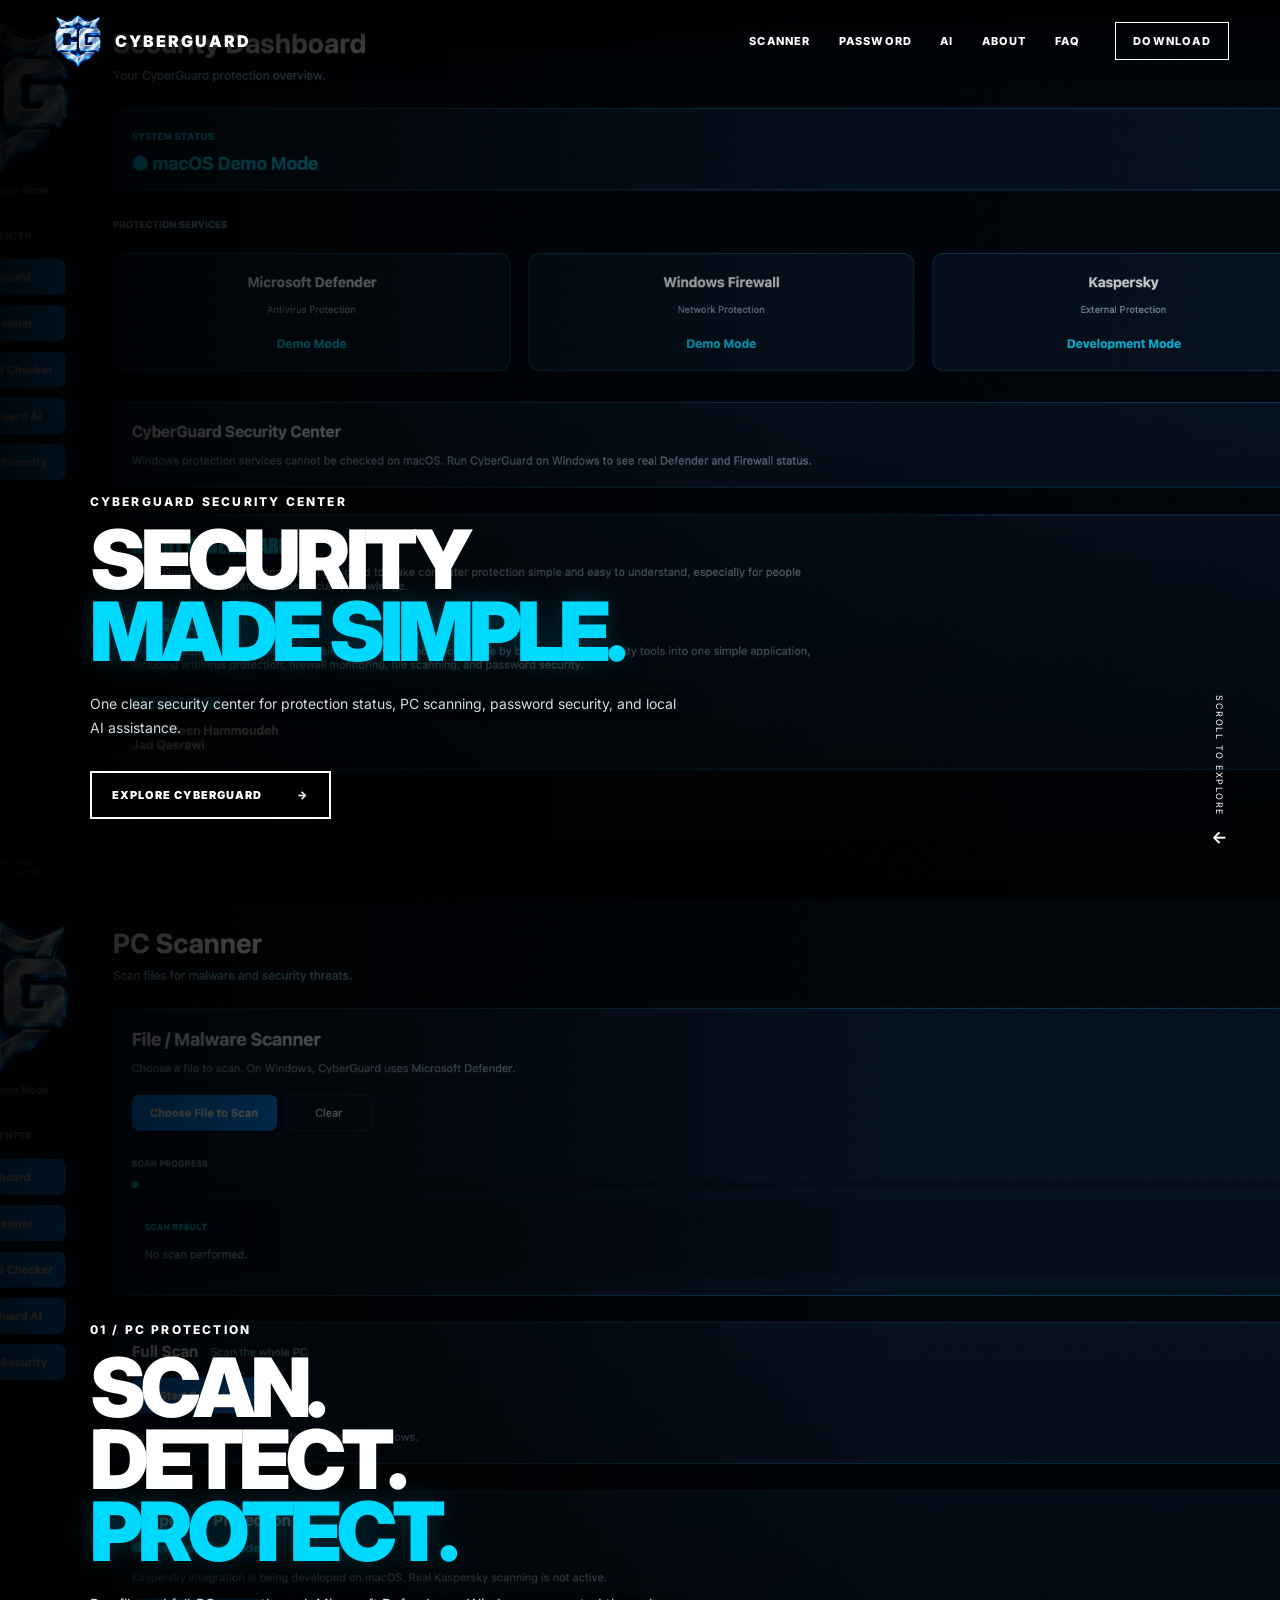
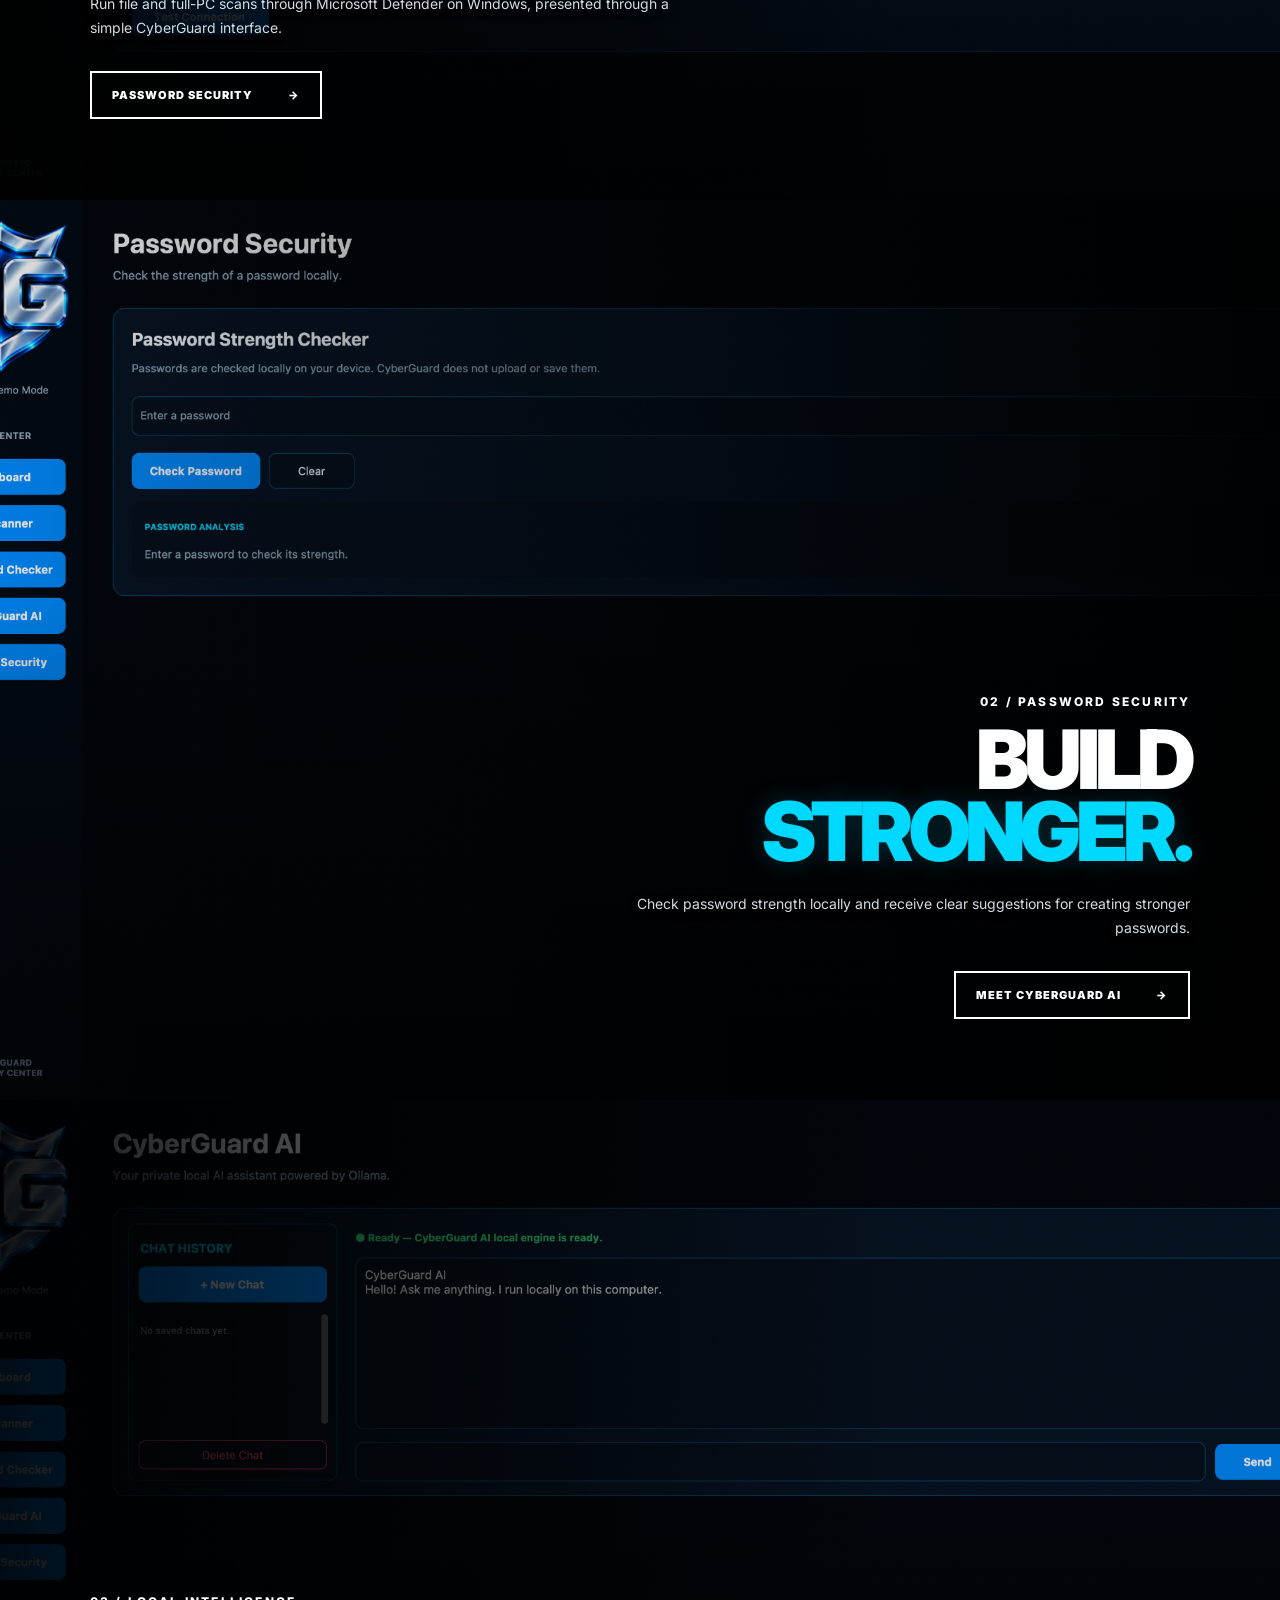
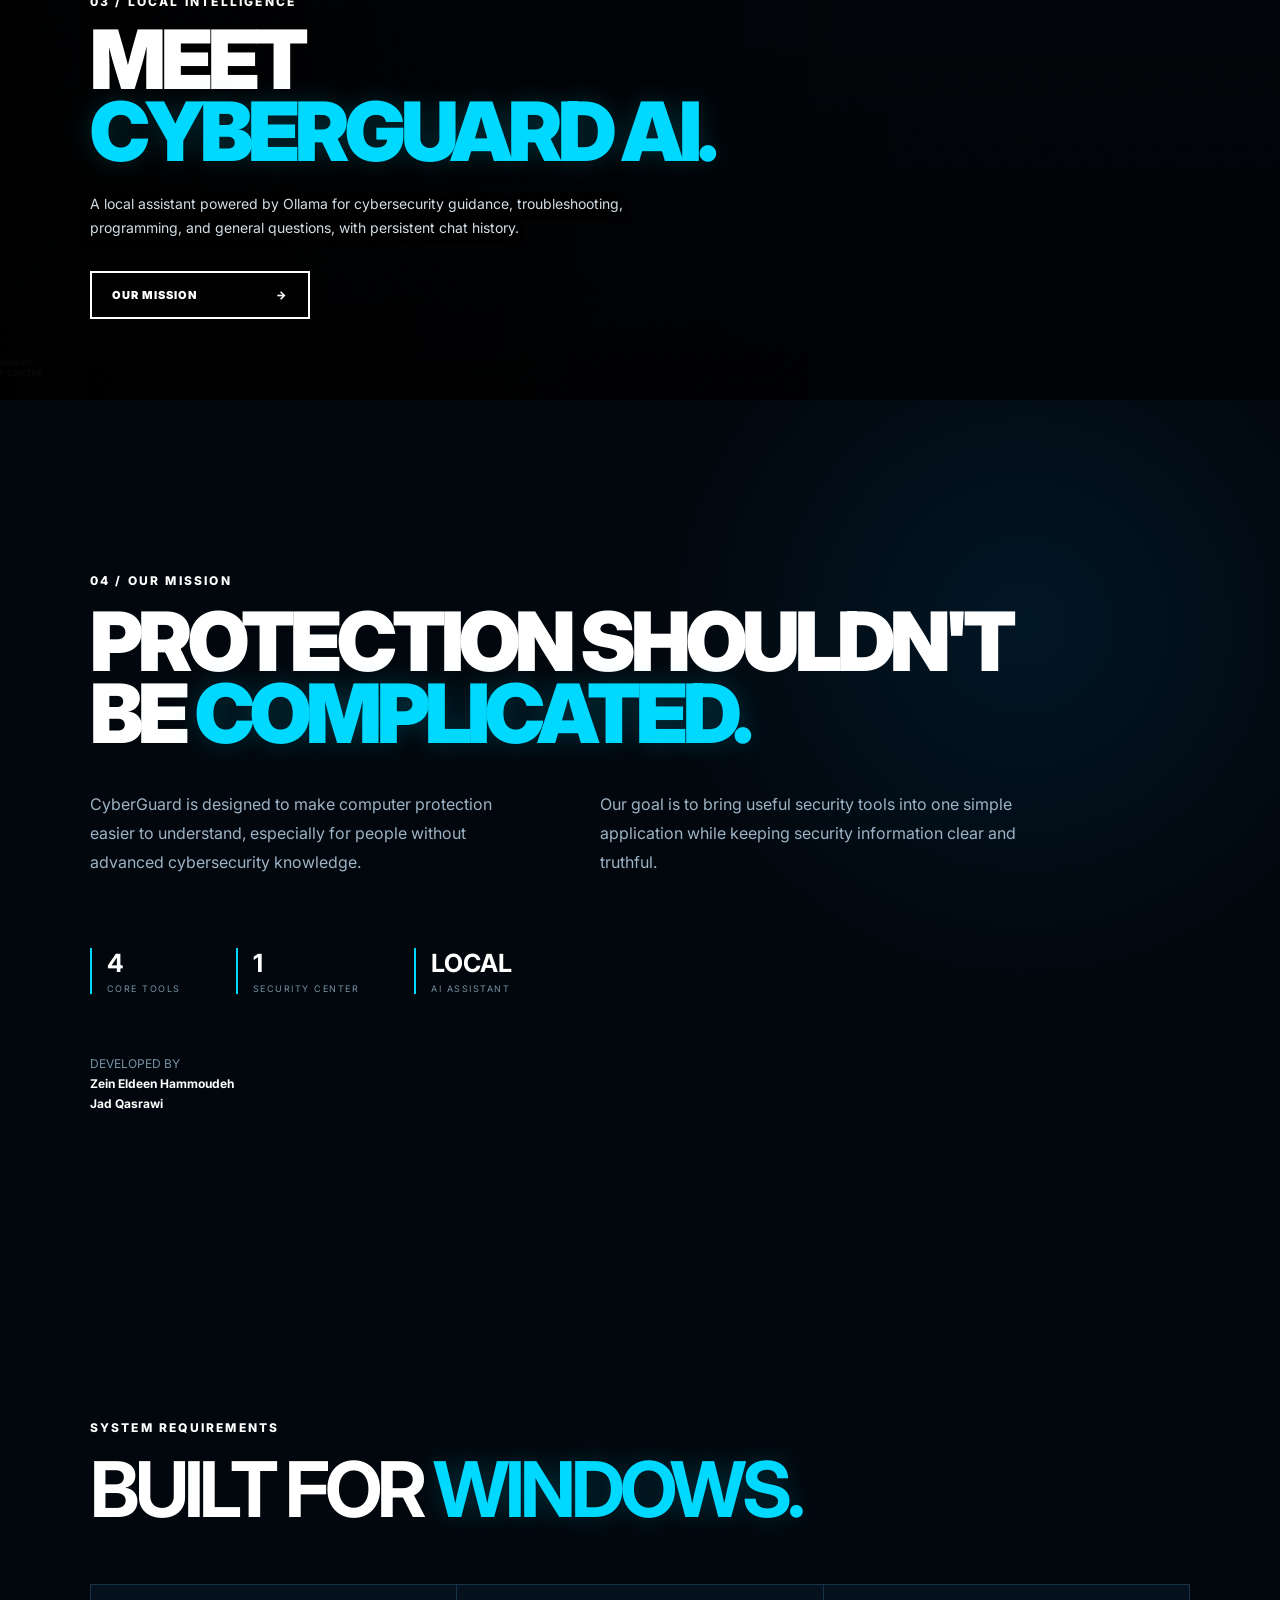
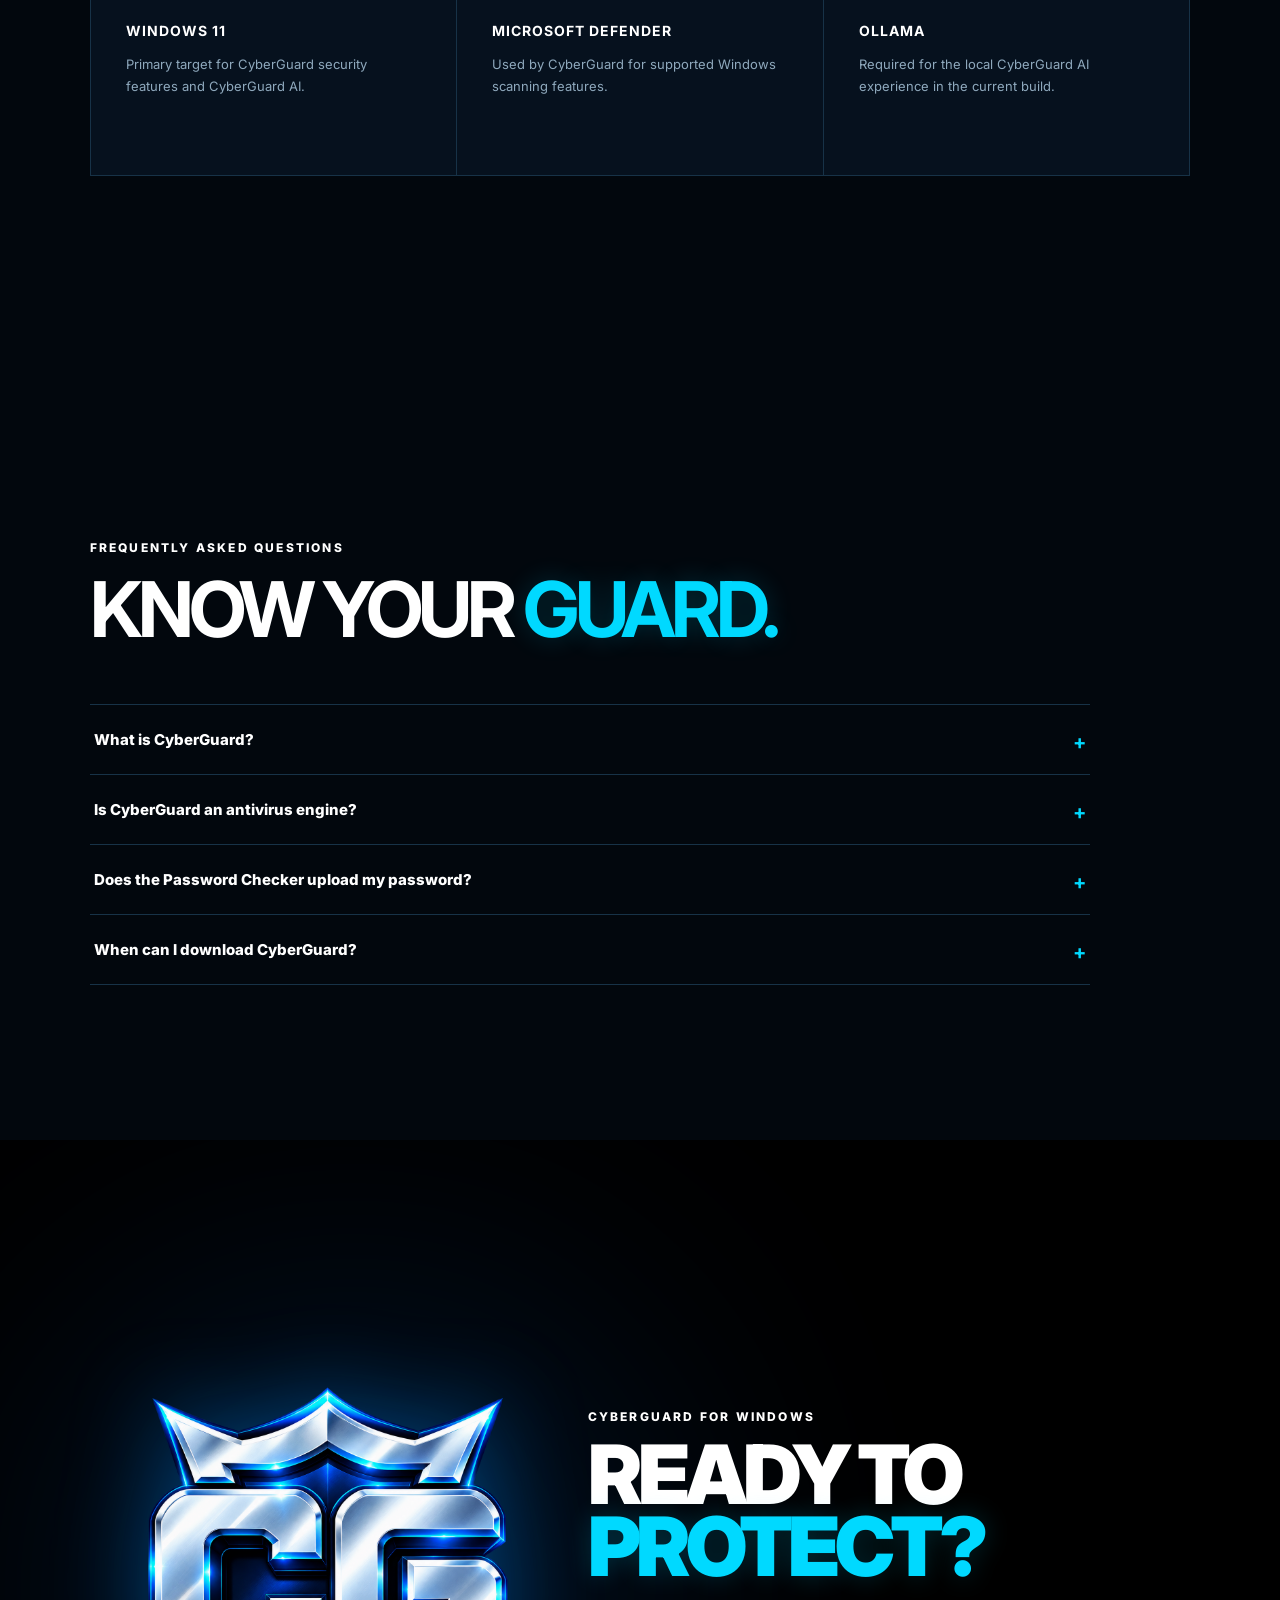
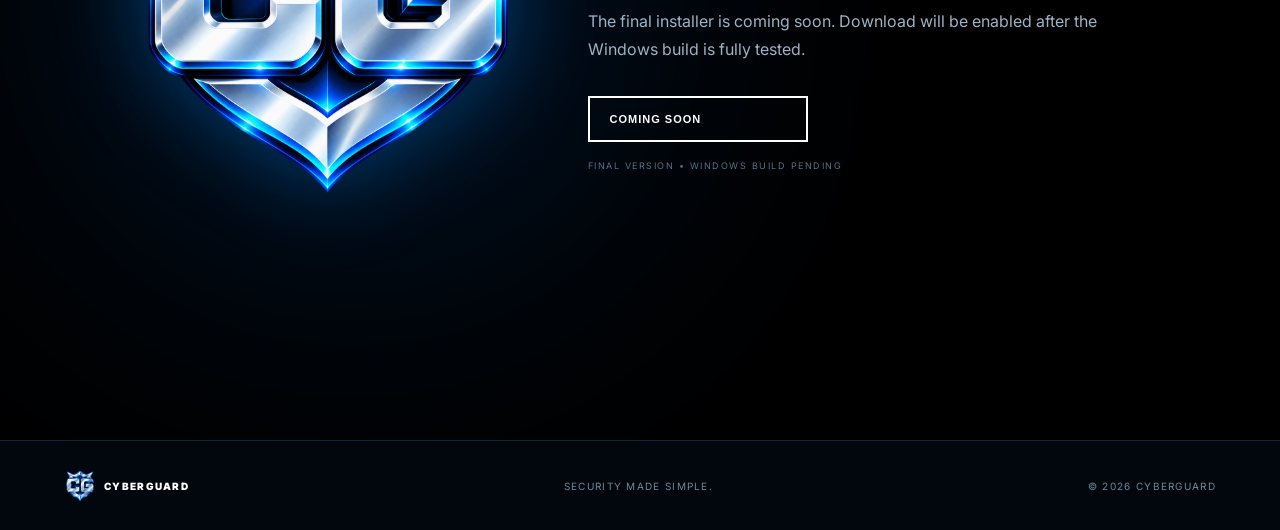
==== index.html @ 005ba892 "Add files via upload" ====
<!doctype html>
<html lang="en">
<head>
<meta charset="utf-8"><meta name="viewport" content="width=device-width,initial-scale=1">
<title>CyberGuard — Security Made Simple</title>
<meta name="description" content="CyberGuard makes PC security easier to understand with Windows protection monitoring, PC scanning, password security and local AI assistance.">
<meta name="theme-color" content="#02070d"><link rel="icon" type="image/png" href="assets/logo.png"><link rel="stylesheet" href="style.css">
</head><body>
<div id="boot"><img src="assets/logo.png" alt=""><span>CYBERGUARD</span><div class="bootline"></div></div>
<header class="nav"><a href="#home" class="brand"><img src="assets/logo.png" alt="CyberGuard"><span>CYBERGUARD</span></a><button class="menu" aria-label="Open navigation">☰</button><nav><a href="#scanner">SCANNER</a><a href="#password">PASSWORD</a><a href="#ai">AI</a><a href="#about">ABOUT</a><a href="#faq">FAQ</a></nav><a href="#download" class="download-top">DOWNLOAD</a></header>
<div class="mobile-nav"><a href="#scanner">SCANNER</a><a href="#password">PASSWORD</a><a href="#ai">CYBERGUARD AI</a><a href="#about">ABOUT</a><a href="#faq">FAQ</a><a href="#download">DOWNLOAD</a></div>
<main>
<section id="home" class="panel hero" style="--bg:url('assets/dashboard.png')"><div class="shade"></div><div class="content reveal"><p class="kicker">CYBERGUARD SECURITY CENTER</p><h1>SECURITY<br><span>MADE SIMPLE.</span></h1><p class="sub">One clear security center for protection status, PC scanning, password security, and local AI assistance.</p><a href="#scanner" class="outline">EXPLORE CYBERGUARD <span>→</span></a></div><div class="scroll">SCROLL TO EXPLORE <b>↓</b></div></section>
<section id="scanner" class="panel" style="--bg:url('assets/scanner.png')"><div class="shade"></div><div class="content reveal"><p class="kicker">01 / PC PROTECTION</p><h2>SCAN.<br>DETECT.<br><span>PROTECT.</span></h2><p class="sub">Run file and full-PC scans through Microsoft Defender on Windows, presented through a simple CyberGuard interface.</p><a href="#password" class="outline">PASSWORD SECURITY <span>→</span></a></div></section>
<section id="password" class="panel right" style="--bg:url('assets/password.png')"><div class="shade"></div><div class="content reveal"><p class="kicker">02 / PASSWORD SECURITY</p><h2>BUILD<br><span>STRONGER.</span></h2><p class="sub">Check password strength locally and receive clear suggestions for creating stronger passwords.</p><a href="#ai" class="outline">MEET CYBERGUARD AI <span>→</span></a></div></section>
<section id="ai" class="panel" style="--bg:url('assets/ai.png')"><div class="shade"></div><div class="content reveal"><p class="kicker">03 / LOCAL INTELLIGENCE</p><h2>MEET<br><span>CYBERGUARD AI.</span></h2><p class="sub">A local assistant powered by Ollama for cybersecurity guidance, troubleshooting, programming, and general questions, with persistent chat history.</p><a href="#about" class="outline">OUR MISSION <span>→</span></a></div></section>
<section id="about" class="mission"><div class="mission-inner reveal"><p class="kicker">04 / OUR MISSION</p><h2>PROTECTION SHOULDN'T<br>BE <span>COMPLICATED.</span></h2><div class="mission-grid"><p>CyberGuard is designed to make computer protection easier to understand, especially for people without advanced cybersecurity knowledge.</p><p>Our goal is to bring useful security tools into one simple application while keeping security information clear and truthful.</p></div><div class="stats"><div><b>4</b><span>CORE TOOLS</span></div><div><b>1</b><span>SECURITY CENTER</span></div><div><b>LOCAL</b><span>AI ASSISTANT</span></div></div><p class="made">DEVELOPED BY<br><b>Zein Eldeen Hammoudeh</b><br><b>Jad Qasrawi</b></p></div></section>
<section class="requirements"><div class="reveal"><p class="kicker">SYSTEM REQUIREMENTS</p><h2>BUILT FOR <span>WINDOWS.</span></h2></div><div class="req-grid reveal"><div><b>WINDOWS 11</b><p>Primary target for CyberGuard security features and CyberGuard AI.</p></div><div><b>MICROSOFT DEFENDER</b><p>Used by CyberGuard for supported Windows scanning features.</p></div><div><b>OLLAMA</b><p>Required for the local CyberGuard AI experience in the current build.</p></div></div></section>
<section id="faq" class="faq"><div class="reveal"><p class="kicker">FREQUENTLY ASKED QUESTIONS</p><h2>KNOW YOUR <span>GUARD.</span></h2></div><div class="faq-list reveal"><details><summary>What is CyberGuard?<b>+</b></summary><p>A desktop security application that brings protection status, scanning, password tools, and local AI into one understandable interface.</p></details><details><summary>Is CyberGuard an antivirus engine?<b>+</b></summary><p>No. CyberGuard acts as a security dashboard and controller around supported security tools such as Microsoft Defender.</p></details><details><summary>Does the Password Checker upload my password?<b>+</b></summary><p>No. The Password Checker evaluates the password locally in the application.</p></details><details><summary>When can I download CyberGuard?<b>+</b></summary><p>The Windows installer will be released after the final build has been tested.</p></details></div></section>
<section id="download" class="final"><div class="final-glow"></div><img src="assets/logo.png" alt="CyberGuard logo" class="final-logo"><div class="reveal"><p class="kicker">CYBERGUARD FOR WINDOWS</p><h2>READY TO<br><span>PROTECT?</span></h2><p>The final installer is coming soon. Download will be enabled after the Windows build is fully tested.</p><button id="downloadBtn" class="outline">COMING SOON</button><small>FINAL VERSION • WINDOWS BUILD PENDING</small></div></section>
</main>
<footer><a href="#home" class="foot-brand"><img src="assets/logo.png" alt="">CYBERGUARD</a><span>SECURITY MADE SIMPLE.</span><span>© 2026 CYBERGUARD</span></footer>
<script src="script.js"></script></body></html>
---- style.css ----
@import url('https://fonts.googleapis.com/css2?family=Inter:wght@400;600;700;800;900&display=swap');
:root{--cyan:#00d9ff;--blue:#008cff;--dark:#01070d;--muted:#9db3c5}
*{box-sizing:border-box}html{scroll-behavior:smooth}body{margin:0;background:#000;color:#fff;font-family:Inter,Arial,sans-serif}a{color:inherit}
.nav{height:82px;position:fixed;inset:0 0 auto;z-index:50;display:flex;align-items:center;padding:0 4vw;gap:35px;background:linear-gradient(#000b,transparent);transition:.3s}.nav.solid{background:#02070df2;border-bottom:1px solid #123044}
.brand{display:flex;align-items:center;gap:10px;text-decoration:none;font-weight:900;letter-spacing:2px}.brand img{width:54px;height:54px;object-fit:contain}.nav nav{display:flex;gap:28px;margin-left:auto}.nav nav a,.download-top{font-size:11px;font-weight:800;letter-spacing:1.2px;text-decoration:none;position:relative}.nav nav a:after{content:"";position:absolute;left:0;right:100%;bottom:-7px;height:1px;background:white;transition:.25s}.nav nav a:hover:after{right:0}.download-top{border:1px solid #fff;padding:11px 17px}
.panel{height:100vh;min-height:680px;position:relative;background-image:var(--bg);background-size:cover;background-position:center;display:flex;align-items:flex-end;padding:0 7vw 9vh;overflow:hidden}.panel:before{content:"";position:absolute;inset:0;background-image:var(--bg);background-size:cover;background-position:center;transform:scale(1.035);transition:transform 7s ease}.panel.active:before{transform:scale(1)}
.shade{position:absolute;inset:0;background:linear-gradient(90deg,rgba(0,0,0,.91) 0%,rgba(0,0,0,.58) 38%,rgba(0,0,0,.16) 70%),linear-gradient(0deg,rgba(0,0,0,.65),transparent 55%)}.hero .shade{background:linear-gradient(90deg,rgba(0,0,0,.94),rgba(0,0,0,.35) 58%,rgba(0,0,0,.15)),linear-gradient(0deg,#000a,transparent 55%)}.right .shade{background:linear-gradient(270deg,rgba(0,0,0,.92),rgba(0,0,0,.45) 48%,rgba(0,0,0,.12)),linear-gradient(0deg,#0009,transparent 55%)}.content{position:relative;z-index:3;width:min(650px,90vw)}.right{justify-content:flex-end}.right .content{text-align:right}.kicker{font-size:12px;font-weight:800;letter-spacing:2.2px;margin:0 0 15px;color:#fff}.content h1,.content h2,.mission h2,.final h2{font-size:clamp(54px,6.4vw,98px);line-height:.88;letter-spacing:-5px;margin:0 0 24px;font-weight:900}.sub{font-size:14px;line-height:1.7;color:#d2dde5;max-width:590px;text-shadow:0 2px 10px #000}.right .sub{margin-left:auto}.outline{display:inline-flex;align-items:center;justify-content:space-between;gap:35px;margin-top:17px;padding:15px 20px;min-width:220px;border:2px solid #fff;background:transparent;color:#fff;text-decoration:none;font-size:11px;font-weight:900;letter-spacing:1px;transition:.25s;cursor:pointer}.outline:hover{background:#fff;color:#000}.scroll{position:absolute;right:4vw;bottom:6vh;z-index:3;font-size:9px;letter-spacing:1.5px;writing-mode:vertical-rl}.scroll b{margin-top:10px;font-size:17px}
.mission{min-height:100vh;background:radial-gradient(circle at 80% 25%,#00416b44,transparent 30%),#02070d;display:grid;place-items:center;padding:120px 7vw}.mission-inner{max-width:1200px;width:100%}.mission h2{margin-top:18px}.mission-grid{display:grid;grid-template-columns:1fr 1fr;gap:70px;max-width:950px;color:var(--muted);line-height:1.8}.made{margin-top:60px;color:#7892a5;font-size:12px;line-height:1.7}.made b{color:white}
.final{min-height:100vh;position:relative;background:#000;display:grid;grid-template-columns:.9fr 1.1fr;align-items:center;padding:100px 9vw;overflow:hidden}.final-logo{width:min(560px,90%);position:relative;z-index:2;filter:drop-shadow(0 0 45px #008cff66)}.final>div:last-child{z-index:3}.final h2{margin:15px 0 25px}.final p:not(.kicker){color:var(--muted);max-width:530px;line-height:1.7}.final-glow{position:absolute;width:500px;height:500px;left:8%;background:#007bff;filter:blur(150px);opacity:.22;border-radius:50%}
footer{height:90px;padding:0 5vw;display:flex;align-items:center;justify-content:space-between;background:#02070d;border-top:1px solid #102737;color:#70889a;font-size:10px;letter-spacing:1.3px}.reveal{opacity:0;transform:translateY(45px);transition:opacity .8s ease,transform .8s ease}.reveal.show{opacity:1;transform:none}
@media(max-width:800px){.nav nav{display:none}.brand span{font-size:13px}.panel{padding:0 25px 9vh;background-position:center}.panel:before{background-position:center}.shade,.right .shade{background:linear-gradient(0deg,rgba(0,0,0,.96),rgba(0,0,0,.28) 85%)}.right{justify-content:flex-start}.right .content{text-align:left}.right .sub{margin-left:0}.content h1,.content h2,.mission h2,.final h2{letter-spacing:-3px}.mission-grid{grid-template-columns:1fr;gap:10px}.final{grid-template-columns:1fr;text-align:center;padding:100px 25px}.final-logo{width:280px;margin:auto}.final p{margin-inline:auto}footer{height:auto;padding:30px;flex-direction:column;gap:14px}.scroll{display:none}}
/* V3 final additions */
#boot{position:fixed;inset:0;background:#01060b;z-index:999;display:grid;place-content:center;justify-items:center;gap:15px;transition:opacity .65s,visibility .65s}#boot.hide{opacity:0;visibility:hidden}#boot img{width:145px;filter:drop-shadow(0 0 30px #008cff88);animation:bootpulse 1.2s ease-in-out infinite alternate}#boot span{font-weight:900;letter-spacing:6px;font-size:13px}.bootline{width:190px;height:2px;background:#102737;overflow:hidden}.bootline:after{content:"";display:block;width:50%;height:100%;background:#00d9ff;animation:load 1s linear infinite}@keyframes load{from{transform:translateX(-100%)}to{transform:translateX(200%)}}@keyframes bootpulse{to{transform:scale(1.04);filter:drop-shadow(0 0 45px #00d9ffbb)}}
.content h1 span,.content h2 span,.mission h2 span,.requirements h2 span,.faq h2 span,.final h2 span{color:#00d9ff;text-shadow:0 0 26px #00d9ff33}.menu{display:none;background:none;border:0;color:white;font-size:23px}.mobile-nav{display:none}.stats{display:flex;gap:55px;margin-top:55px}.stats div{display:flex;flex-direction:column;border-left:2px solid #00d9ff;padding-left:15px}.stats b{font-size:25px}.stats span{font-size:9px;color:#7892a5;letter-spacing:1.5px;margin-top:5px}.requirements,.faq{min-height:80vh;background:#02070d;padding:120px 7vw}.requirements h2,.faq h2{font-size:clamp(50px,6vw,86px);line-height:.9;letter-spacing:-5px;margin:20px 0 60px}.req-grid{display:grid;grid-template-columns:repeat(3,1fr);gap:1px;background:#173247;border:1px solid #173247}.req-grid>div{background:#06111e;padding:35px;min-height:190px}.req-grid b{font-size:14px;letter-spacing:1px}.req-grid p{color:#8fa9bd;line-height:1.7;font-size:13px}.faq-list{max-width:1000px}.faq details{border-top:1px solid #173247}.faq details:last-child{border-bottom:1px solid #173247}.faq summary{list-style:none;cursor:pointer;padding:25px 4px;font-size:15px;font-weight:800}.faq summary::-webkit-details-marker{display:none}.faq summary b{float:right;color:#00d9ff;font-size:20px}.faq details p{color:#8fa9bd;max-width:760px;line-height:1.8;padding:0 0 25px;margin:0}.final small{display:block;margin-top:18px;color:#587186;font-size:9px;letter-spacing:1.5px}.foot-brand{display:flex;align-items:center;gap:8px;text-decoration:none;color:#fff;font-weight:900}.foot-brand img{width:32px}
@media(max-width:800px){.download-top{display:none}.menu{display:block;margin-left:auto}.mobile-nav{position:fixed;z-index:45;top:70px;left:0;right:0;background:#02070df7;padding:25px;flex-direction:column;gap:22px;border-bottom:1px solid #173247}.mobile-nav.open{display:flex}.mobile-nav a{color:white;text-decoration:none;font-size:12px;font-weight:800;letter-spacing:1px}.stats{gap:22px;flex-wrap:wrap}.req-grid{grid-template-columns:1fr}.requirements,.faq{padding:90px 25px}.requirements h2,.faq h2{letter-spacing:-3px}.panel{min-height:650px}}
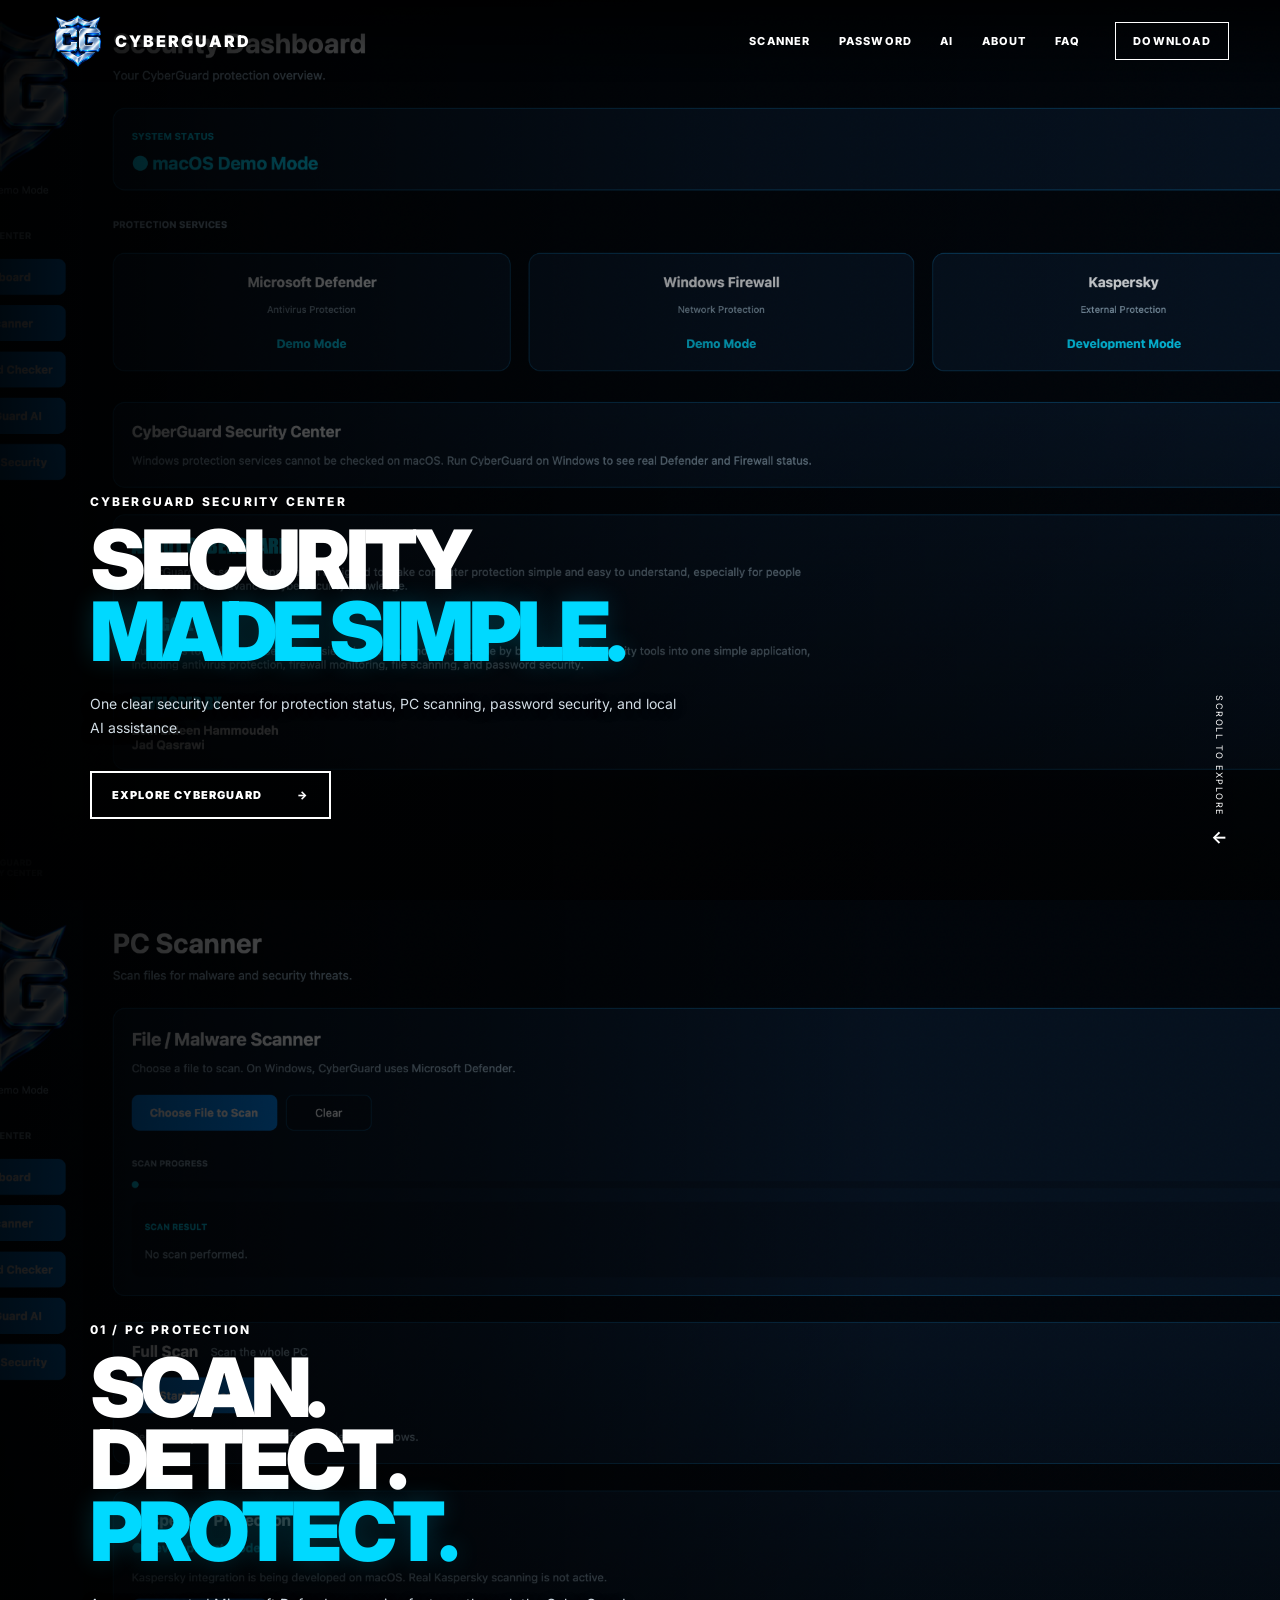
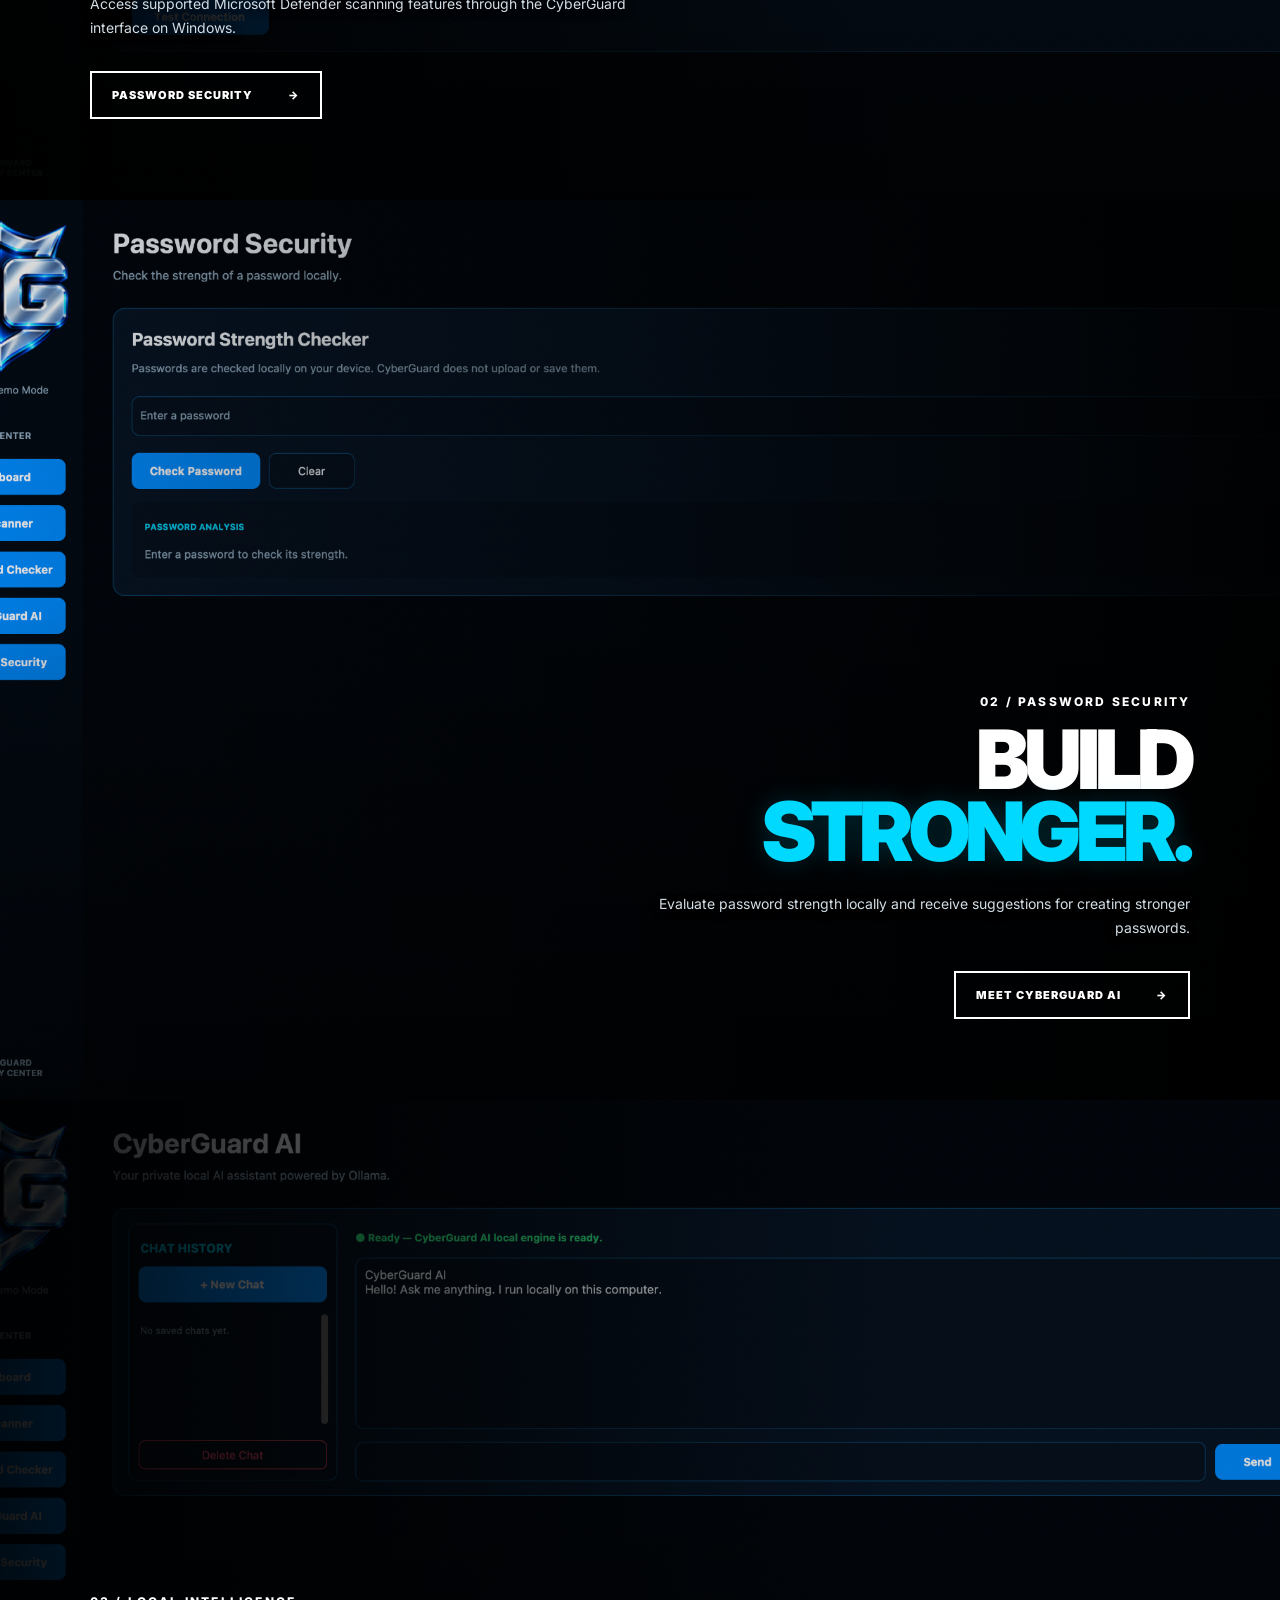
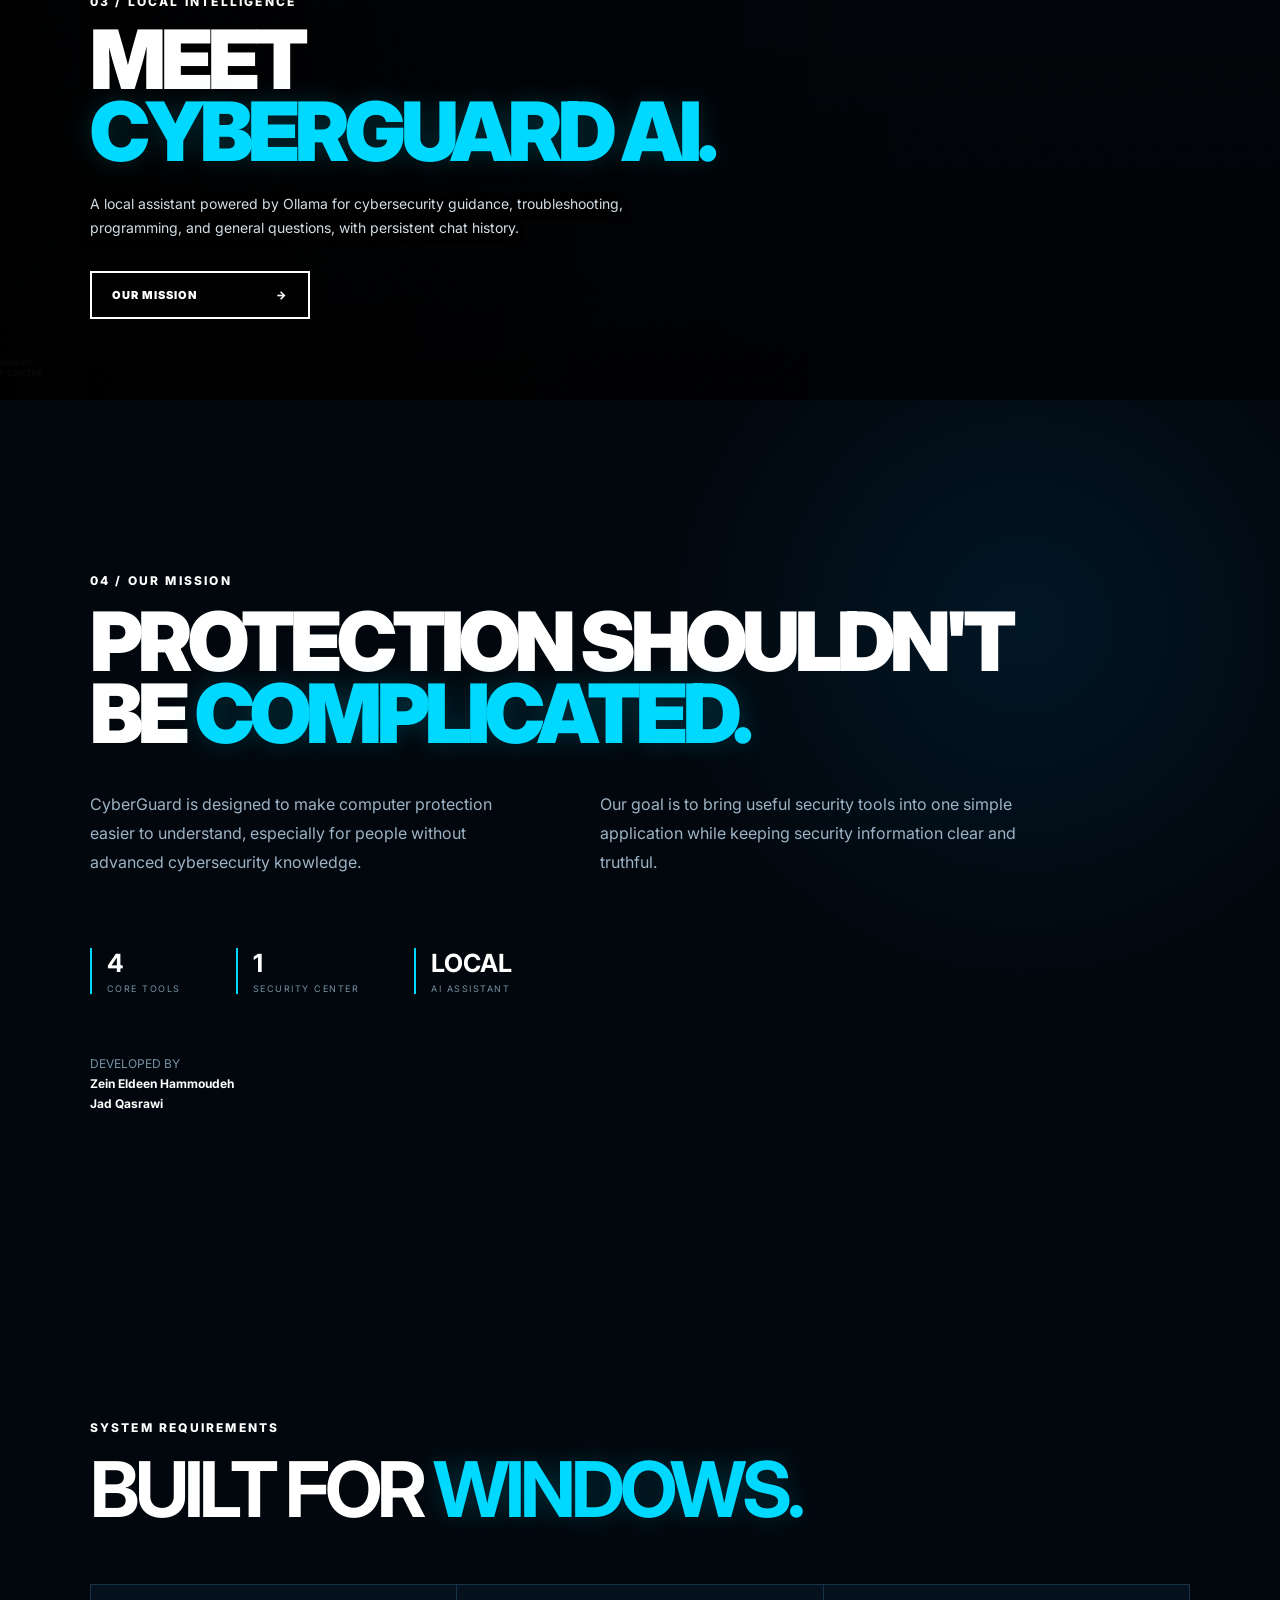
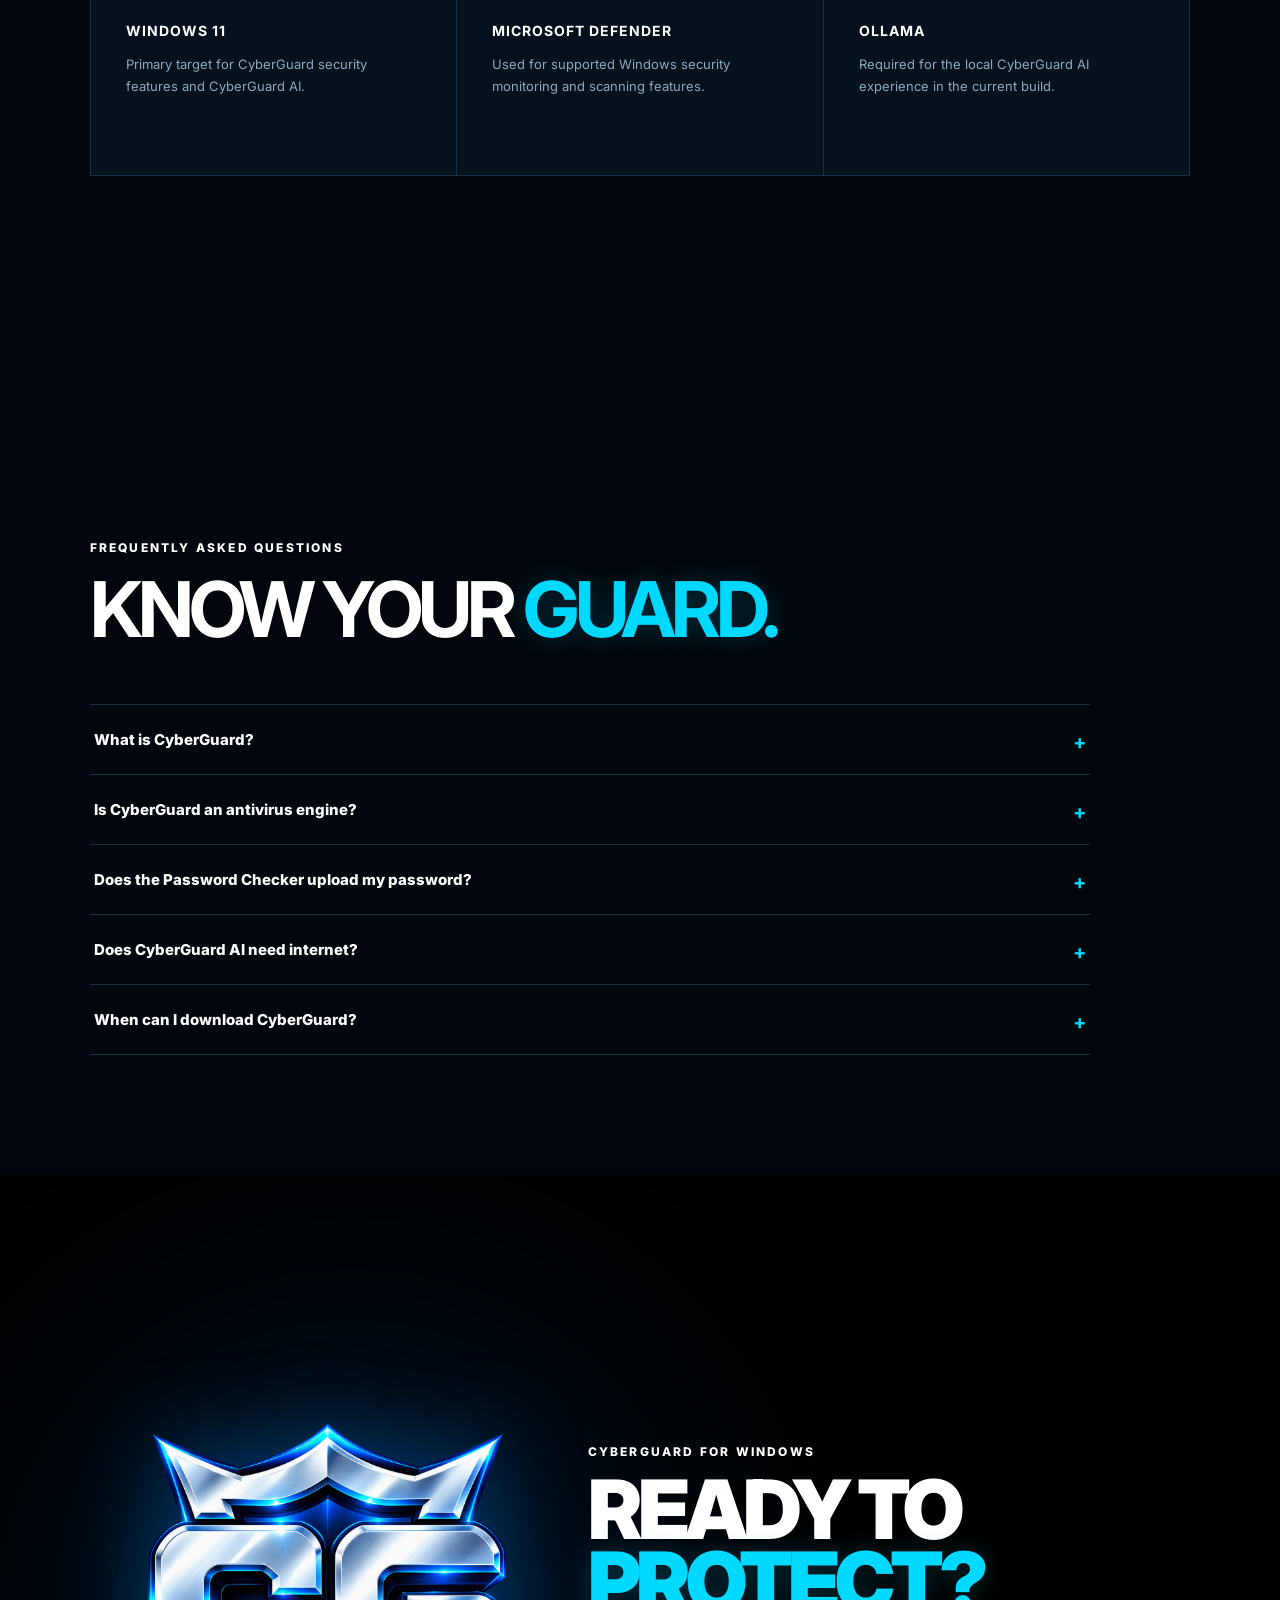
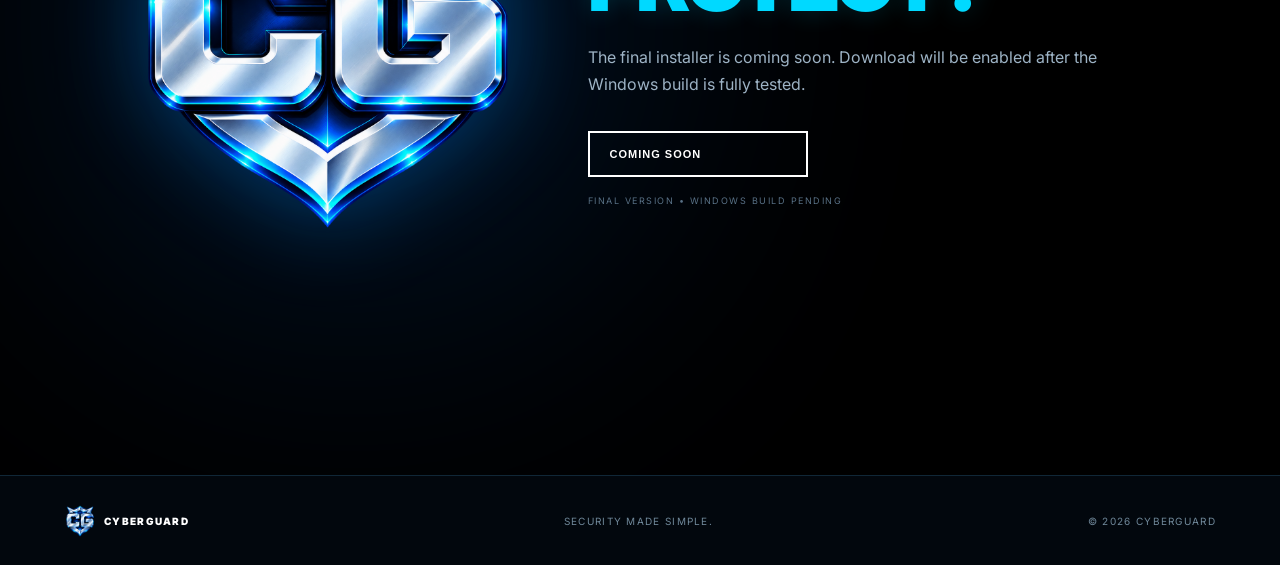
==== commit d3321cbf: "Refactor index.html for improved SEO and structure Updated HTML structure and meta tags for better S" ====
--- a/index.html
+++ b/index.html
@@ -1,23 +1,347 @@
-<!doctype html>
+
+<!DOCTYPE html>
 <html lang="en">
 <head>
-<meta charset="utf-8"><meta name="viewport" content="width=device-width,initial-scale=1">
-<title>CyberGuard — Security Made Simple</title>
-<meta name="description" content="CyberGuard makes PC security easier to understand with Windows protection monitoring, PC scanning, password security and local AI assistance.">
-<meta name="theme-color" content="#02070d"><link rel="icon" type="image/png" href="assets/logo.png"><link rel="stylesheet" href="style.css">
-</head><body>
-<div id="boot"><img src="assets/logo.png" alt=""><span>CYBERGUARD</span><div class="bootline"></div></div>
-<header class="nav"><a href="#home" class="brand"><img src="assets/logo.png" alt="CyberGuard"><span>CYBERGUARD</span></a><button class="menu" aria-label="Open navigation">☰</button><nav><a href="#scanner">SCANNER</a><a href="#password">PASSWORD</a><a href="#ai">AI</a><a href="#about">ABOUT</a><a href="#faq">FAQ</a></nav><a href="#download" class="download-top">DOWNLOAD</a></header>
-<div class="mobile-nav"><a href="#scanner">SCANNER</a><a href="#password">PASSWORD</a><a href="#ai">CYBERGUARD AI</a><a href="#about">ABOUT</a><a href="#faq">FAQ</a><a href="#download">DOWNLOAD</a></div>
-<main>
-<section id="home" class="panel hero" style="--bg:url('assets/dashboard.png')"><div class="shade"></div><div class="content reveal"><p class="kicker">CYBERGUARD SECURITY CENTER</p><h1>SECURITY<br><span>MADE SIMPLE.</span></h1><p class="sub">One clear security center for protection status, PC scanning, password security, and local AI assistance.</p><a href="#scanner" class="outline">EXPLORE CYBERGUARD <span>→</span></a></div><div class="scroll">SCROLL TO EXPLORE <b>↓</b></div></section>
-<section id="scanner" class="panel" style="--bg:url('assets/scanner.png')"><div class="shade"></div><div class="content reveal"><p class="kicker">01 / PC PROTECTION</p><h2>SCAN.<br>DETECT.<br><span>PROTECT.</span></h2><p class="sub">Run file and full-PC scans through Microsoft Defender on Windows, presented through a simple CyberGuard interface.</p><a href="#password" class="outline">PASSWORD SECURITY <span>→</span></a></div></section>
-<section id="password" class="panel right" style="--bg:url('assets/password.png')"><div class="shade"></div><div class="content reveal"><p class="kicker">02 / PASSWORD SECURITY</p><h2>BUILD<br><span>STRONGER.</span></h2><p class="sub">Check password strength locally and receive clear suggestions for creating stronger passwords.</p><a href="#ai" class="outline">MEET CYBERGUARD AI <span>→</span></a></div></section>
-<section id="ai" class="panel" style="--bg:url('assets/ai.png')"><div class="shade"></div><div class="content reveal"><p class="kicker">03 / LOCAL INTELLIGENCE</p><h2>MEET<br><span>CYBERGUARD AI.</span></h2><p class="sub">A local assistant powered by Ollama for cybersecurity guidance, troubleshooting, programming, and general questions, with persistent chat history.</p><a href="#about" class="outline">OUR MISSION <span>→</span></a></div></section>
-<section id="about" class="mission"><div class="mission-inner reveal"><p class="kicker">04 / OUR MISSION</p><h2>PROTECTION SHOULDN'T<br>BE <span>COMPLICATED.</span></h2><div class="mission-grid"><p>CyberGuard is designed to make computer protection easier to understand, especially for people without advanced cybersecurity knowledge.</p><p>Our goal is to bring useful security tools into one simple application while keeping security information clear and truthful.</p></div><div class="stats"><div><b>4</b><span>CORE TOOLS</span></div><div><b>1</b><span>SECURITY CENTER</span></div><div><b>LOCAL</b><span>AI ASSISTANT</span></div></div><p class="made">DEVELOPED BY<br><b>Zein Eldeen Hammoudeh</b><br><b>Jad Qasrawi</b></p></div></section>
-<section class="requirements"><div class="reveal"><p class="kicker">SYSTEM REQUIREMENTS</p><h2>BUILT FOR <span>WINDOWS.</span></h2></div><div class="req-grid reveal"><div><b>WINDOWS 11</b><p>Primary target for CyberGuard security features and CyberGuard AI.</p></div><div><b>MICROSOFT DEFENDER</b><p>Used by CyberGuard for supported Windows scanning features.</p></div><div><b>OLLAMA</b><p>Required for the local CyberGuard AI experience in the current build.</p></div></div></section>
-<section id="faq" class="faq"><div class="reveal"><p class="kicker">FREQUENTLY ASKED QUESTIONS</p><h2>KNOW YOUR <span>GUARD.</span></h2></div><div class="faq-list reveal"><details><summary>What is CyberGuard?<b>+</b></summary><p>A desktop security application that brings protection status, scanning, password tools, and local AI into one understandable interface.</p></details><details><summary>Is CyberGuard an antivirus engine?<b>+</b></summary><p>No. CyberGuard acts as a security dashboard and controller around supported security tools such as Microsoft Defender.</p></details><details><summary>Does the Password Checker upload my password?<b>+</b></summary><p>No. The Password Checker evaluates the password locally in the application.</p></details><details><summary>When can I download CyberGuard?<b>+</b></summary><p>The Windows installer will be released after the final build has been tested.</p></details></div></section>
-<section id="download" class="final"><div class="final-glow"></div><img src="assets/logo.png" alt="CyberGuard logo" class="final-logo"><div class="reveal"><p class="kicker">CYBERGUARD FOR WINDOWS</p><h2>READY TO<br><span>PROTECT?</span></h2><p>The final installer is coming soon. Download will be enabled after the Windows build is fully tested.</p><button id="downloadBtn" class="outline">COMING SOON</button><small>FINAL VERSION • WINDOWS BUILD PENDING</small></div></section>
-</main>
-<footer><a href="#home" class="foot-brand"><img src="assets/logo.png" alt="">CYBERGUARD</a><span>SECURITY MADE SIMPLE.</span><span>© 2026 CYBERGUARD</span></footer>
-<script src="script.js"></script></body></html>
+    <meta charset="UTF-8">
+    <meta name="viewport" content="width=device-width, initial-scale=1">
+
+    <!-- Google Search Console -->
+    <meta name="google-site-verification" content="PASTE_YOUR_GOOGLE_VERIFICATION_CODE_HERE">
+
+    <title>CyberGuard | Security Made Simple</title>
+    <meta name="description" content="CyberGuard makes computer security easier with Windows protection monitoring, PC scanning, password security, and local AI assistance.">
+    <meta name="theme-color" content="#02070d">
+    <meta name="robots" content="index, follow">
+
+    <link rel="icon" type="image/png" href="assets/logo.png">
+    <link rel="stylesheet" href="style.css">
+</head>
+
+<body>
+
+    <!-- Startup animation -->
+    <div id="boot">
+        <img src="assets/logo.png" alt="">
+        <span>CYBERGUARD</span>
+        <div class="bootline"></div>
+    </div>
+
+    <!-- Navigation -->
+    <header class="nav">
+        <a href="#home" class="brand">
+            <img src="assets/logo.png" alt="CyberGuard">
+            <span>CYBERGUARD</span>
+        </a>
+
+        <button class="menu" aria-label="Open navigation">☰</button>
+
+        <nav>
+            <a href="#scanner">SCANNER</a>
+            <a href="#password">PASSWORD</a>
+            <a href="#ai">AI</a>
+            <a href="#about">ABOUT</a>
+            <a href="#faq">FAQ</a>
+        </nav>
+
+        <a href="#download" class="download-top">DOWNLOAD</a>
+    </header>
+
+    <!-- Mobile navigation -->
+    <div class="mobile-nav">
+        <a href="#scanner">SCANNER</a>
+        <a href="#password">PASSWORD</a>
+        <a href="#ai">CYBERGUARD AI</a>
+        <a href="#about">ABOUT</a>
+        <a href="#faq">FAQ</a>
+        <a href="#download">DOWNLOAD</a>
+    </div>
+
+    <main>
+
+        <!-- Home -->
+        <section id="home" class="panel hero" style="--bg:url('assets/dashboard.png')">
+            <div class="shade"></div>
+
+            <div class="content reveal">
+                <p class="kicker">CYBERGUARD SECURITY CENTER</p>
+
+                <h1>
+                    SECURITY<br>
+                    <span>MADE SIMPLE.</span>
+                </h1>
+
+                <p class="sub">
+                    One clear security center for protection status,
+                    PC scanning, password security, and local AI assistance.
+                </p>
+
+                <a href="#scanner" class="outline">
+                    EXPLORE CYBERGUARD <span>→</span>
+                </a>
+            </div>
+
+            <div class="scroll">
+                SCROLL TO EXPLORE <b>↓</b>
+            </div>
+        </section>
+
+        <!-- Scanner -->
+        <section id="scanner" class="panel" style="--bg:url('assets/scanner.png')">
+            <div class="shade"></div>
+
+            <div class="content reveal">
+                <p class="kicker">01 / PC PROTECTION</p>
+
+                <h2>
+                    SCAN.<br>
+                    DETECT.<br>
+                    <span>PROTECT.</span>
+                </h2>
+
+                <p class="sub">
+                    Access supported Microsoft Defender scanning
+                    features through the CyberGuard interface on Windows.
+                </p>
+
+                <a href="#password" class="outline">
+                    PASSWORD SECURITY <span>→</span>
+                </a>
+            </div>
+        </section>
+
+        <!-- Password Checker -->
+        <section id="password" class="panel right" style="--bg:url('assets/password.png')">
+            <div class="shade"></div>
+
+            <div class="content reveal">
+                <p class="kicker">02 / PASSWORD SECURITY</p>
+
+                <h2>
+                    BUILD<br>
+                    <span>STRONGER.</span>
+                </h2>
+
+                <p class="sub">
+                    Evaluate password strength locally and receive
+                    suggestions for creating stronger passwords.
+                </p>
+
+                <a href="#ai" class="outline">
+                    MEET CYBERGUARD AI <span>→</span>
+                </a>
+            </div>
+        </section>
+
+        <!-- CyberGuard AI -->
+        <section id="ai" class="panel" style="--bg:url('assets/ai.png')">
+            <div class="shade"></div>
+
+            <div class="content reveal">
+                <p class="kicker">03 / LOCAL INTELLIGENCE</p>
+
+                <h2>
+                    MEET<br>
+                    <span>CYBERGUARD AI.</span>
+                </h2>
+
+                <p class="sub">
+                    A local assistant powered by Ollama for cybersecurity
+                    guidance, troubleshooting, programming, and general
+                    questions, with persistent chat history.
+                </p>
+
+                <a href="#about" class="outline">
+                    OUR MISSION <span>→</span>
+                </a>
+            </div>
+        </section>
+
+        <!-- About -->
+        <section id="about" class="mission">
+            <div class="mission-inner reveal">
+                <p class="kicker">04 / OUR MISSION</p>
+
+                <h2>
+                    PROTECTION SHOULDN'T<br>
+                    BE <span>COMPLICATED.</span>
+                </h2>
+
+                <div class="mission-grid">
+                    <p>
+                        CyberGuard is designed to make computer protection
+                        easier to understand, especially for people
+                        without advanced cybersecurity knowledge.
+                    </p>
+
+                    <p>
+                        Our goal is to bring useful security tools into
+                        one simple application while keeping security
+                        information clear and truthful.
+                    </p>
+                </div>
+
+                <div class="stats">
+                    <div>
+                        <b>4</b>
+                        <span>CORE TOOLS</span>
+                    </div>
+
+                    <div>
+                        <b>1</b>
+                        <span>SECURITY CENTER</span>
+                    </div>
+
+                    <div>
+                        <b>LOCAL</b>
+                        <span>AI ASSISTANT</span>
+                    </div>
+                </div>
+
+                <p class="made">
+                    DEVELOPED BY<br>
+                    <b>Zein Eldeen Hammoudeh</b><br>
+                    <b>Jad Qasrawi</b>
+                </p>
+            </div>
+        </section>
+
+        <!-- Requirements -->
+        <section class="requirements">
+            <div class="reveal">
+                <p class="kicker">SYSTEM REQUIREMENTS</p>
+
+                <h2>
+                    BUILT FOR <span>WINDOWS.</span>
+                </h2>
+            </div>
+
+            <div class="req-grid reveal">
+                <div>
+                    <b>WINDOWS 11</b>
+                    <p>
+                        Primary target for CyberGuard security features
+                        and CyberGuard AI.
+                    </p>
+                </div>
+
+                <div>
+                    <b>MICROSOFT DEFENDER</b>
+                    <p>
+                        Used for supported Windows security monitoring
+                        and scanning features.
+                    </p>
+                </div>
+
+                <div>
+                    <b>OLLAMA</b>
+                    <p>
+                        Required for the local CyberGuard AI experience
+                        in the current build.
+                    </p>
+                </div>
+            </div>
+        </section>
+
+        <!-- FAQ -->
+        <section id="faq" class="faq">
+            <div class="reveal">
+                <p class="kicker">FREQUENTLY ASKED QUESTIONS</p>
+
+                <h2>
+                    KNOW YOUR <span>GUARD.</span>
+                </h2>
+            </div>
+
+            <div class="faq-list reveal">
+
+                <details>
+                    <summary>What is CyberGuard?<b>+</b></summary>
+                    <p>
+                        CyberGuard is a desktop security application
+                        that brings protection status, scanning,
+                        password tools, and local AI into one interface.
+                    </p>
+                </details>
+
+                <details>
+                    <summary>Is CyberGuard an antivirus engine?<b>+</b></summary>
+                    <p>
+                        No. CyberGuard acts as a security dashboard
+                        and controller around supported security tools
+                        such as Microsoft Defender.
+                    </p>
+                </details>
+
+                <details>
+                    <summary>Does the Password Checker upload my password?<b>+</b></summary>
+                    <p>
+                        No. Password strength is evaluated locally
+                        in the application.
+                    </p>
+                </details>
+
+                <details>
+                    <summary>Does CyberGuard AI need internet?<b>+</b></summary>
+                    <p>
+                        The current AI feature uses Ollama locally.
+                        Once the required model is installed, its
+                        conversations can run without internet access.
+                    </p>
+                </details>
+
+                <details>
+                    <summary>When can I download CyberGuard?<b>+</b></summary>
+                    <p>
+                        The Windows installer will be released
+                        after the final build has been tested.
+                    </p>
+                </details>
+
+            </div>
+        </section>
+
+        <!-- Download -->
+        <section id="download" class="final">
+            <div class="final-glow"></div>
+
+            <img src="assets/logo.png" alt="CyberGuard logo" class="final-logo">
+
+            <div class="reveal">
+                <p class="kicker">CYBERGUARD FOR WINDOWS</p>
+
+                <h2>
+                    READY TO<br>
+                    <span>PROTECT?</span>
+                </h2>
+
+                <p>
+                    The final installer is coming soon.
+                    Download will be enabled after the
+                    Windows build is fully tested.
+                </p>
+
+                <button id="downloadBtn" class="outline" type="button">
+                    COMING SOON
+                </button>
+
+                <small>FINAL VERSION • WINDOWS BUILD PENDING</small>
+            </div>
+        </section>
+
+    </main>
+
+    <!-- Footer -->
+    <footer>
+        <a href="#home" class="foot-brand">
+            <img src="assets/logo.png" alt="">
+            CYBERGUARD
+        </a>
+
+        <span>SECURITY MADE SIMPLE.</span>
+        <span>© 2026 CYBERGUARD</span>
+    </footer>
+
+    <script src="script.js"></script>
+
+</body>
+</html>
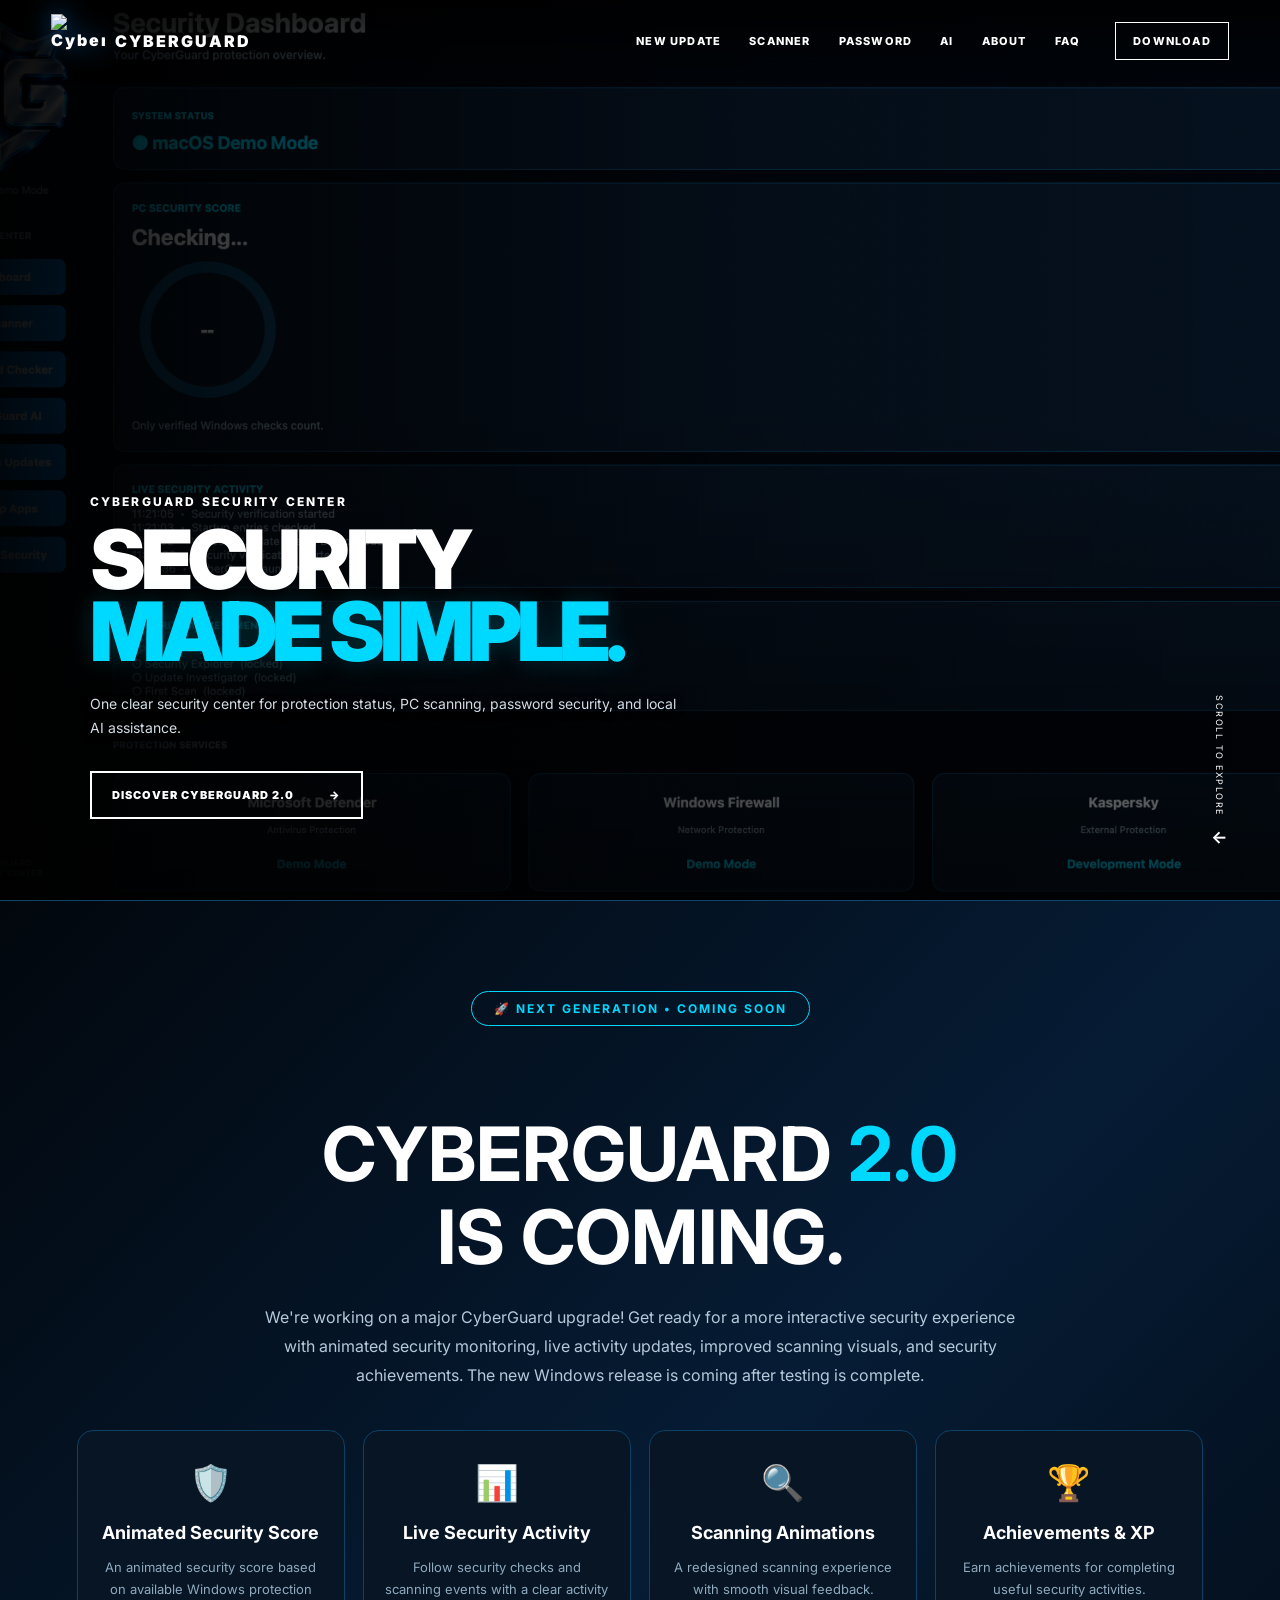
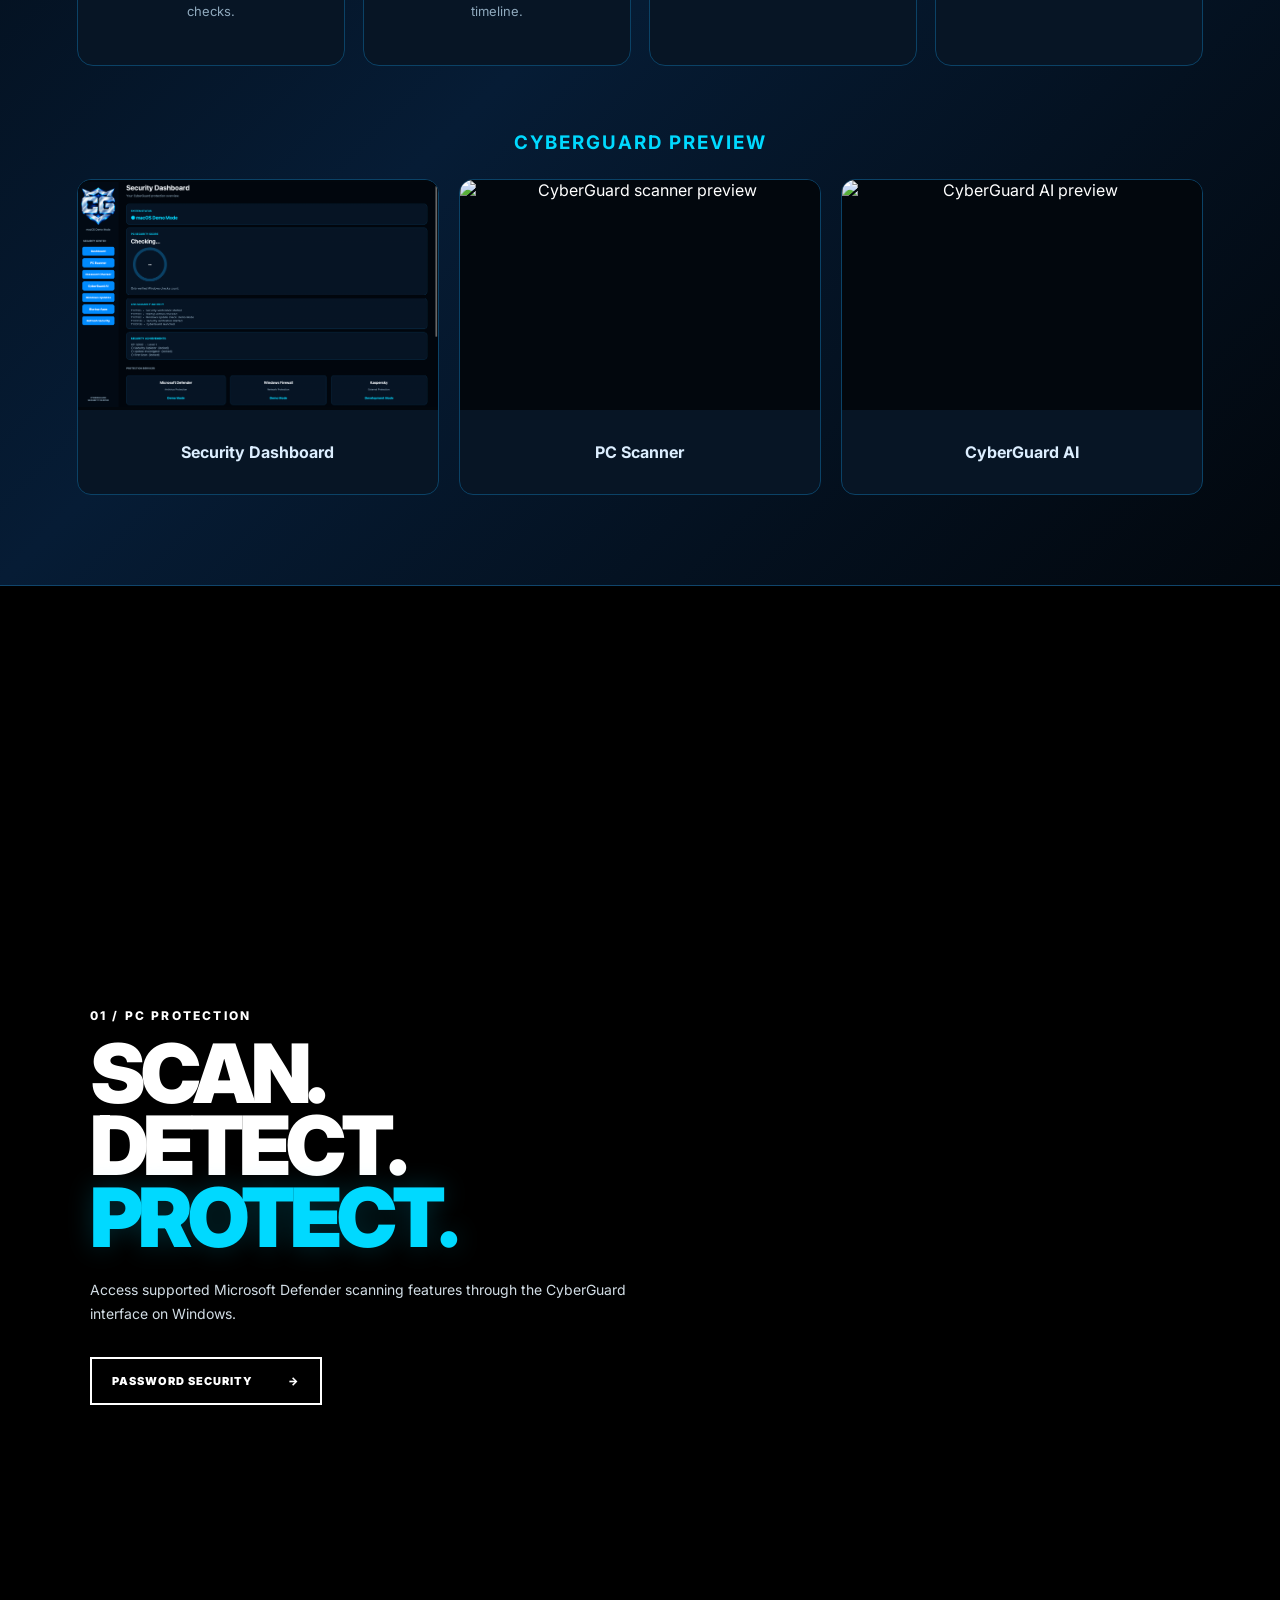
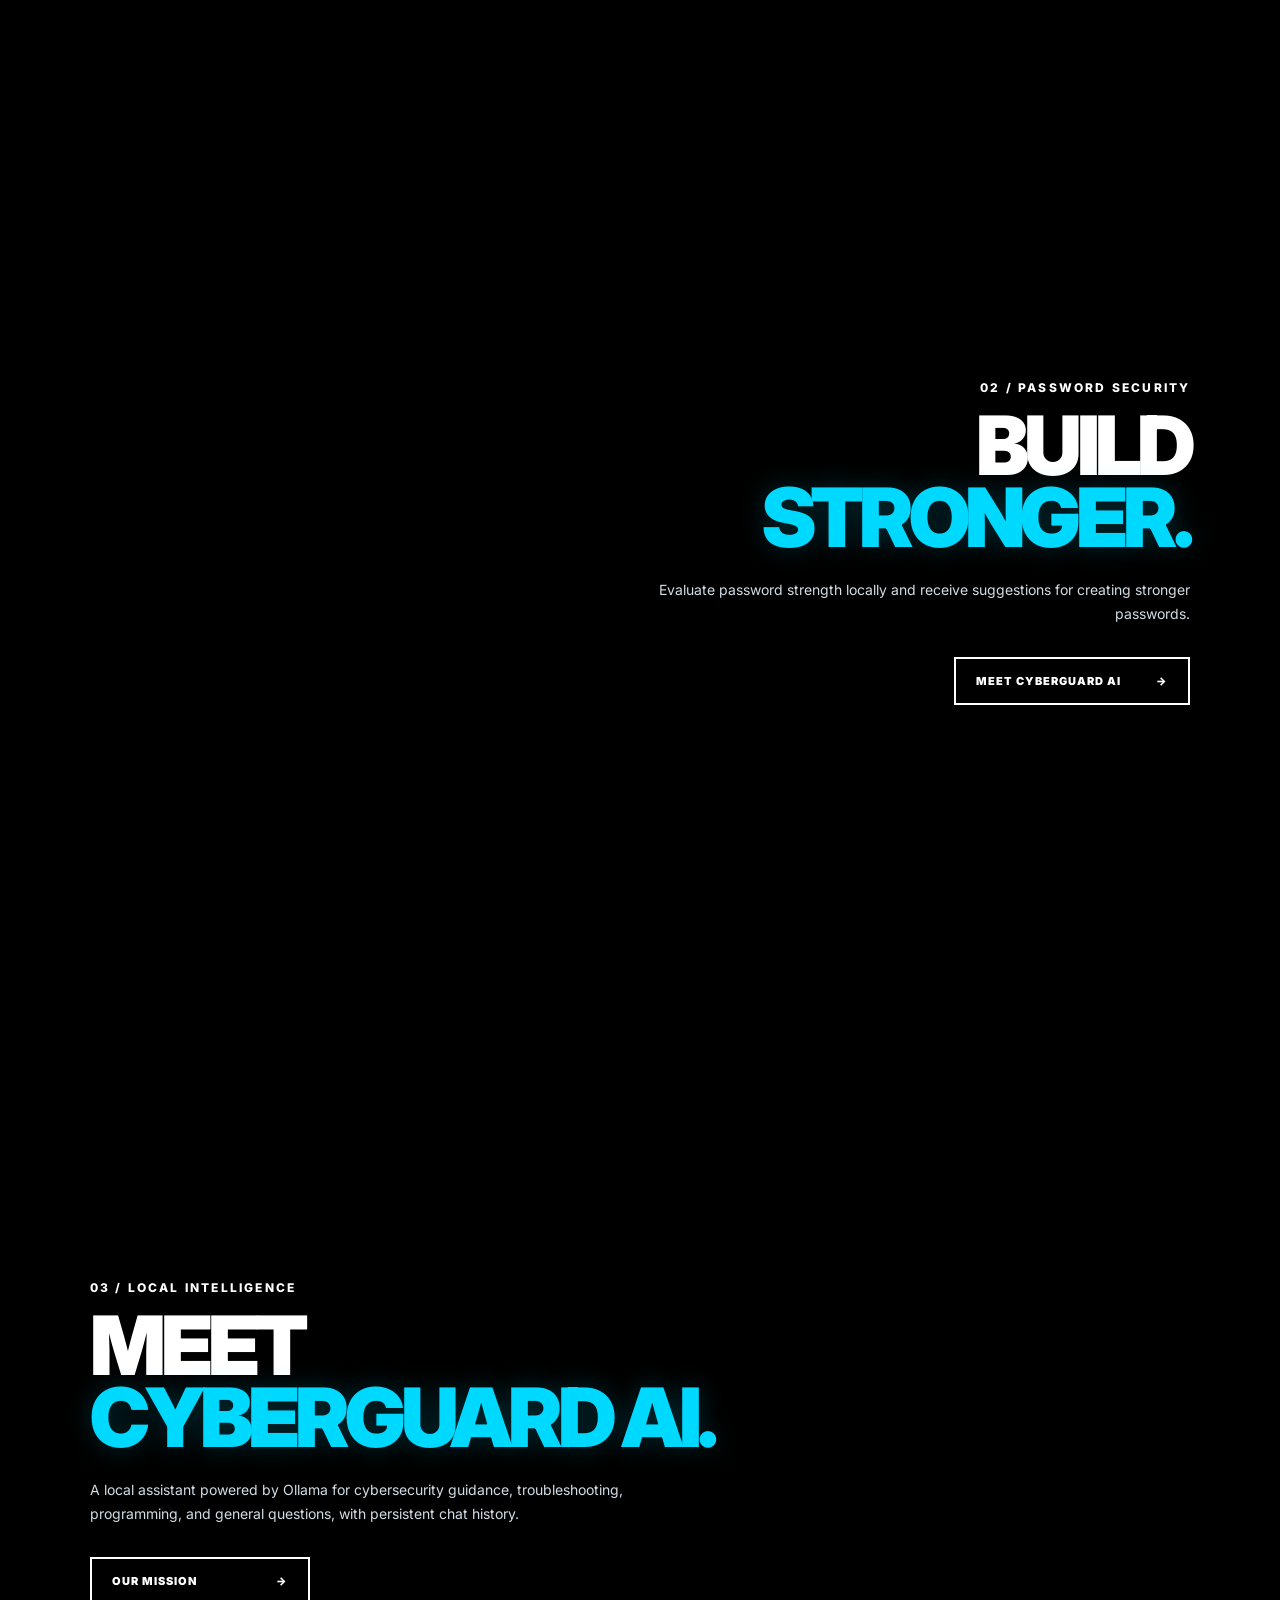
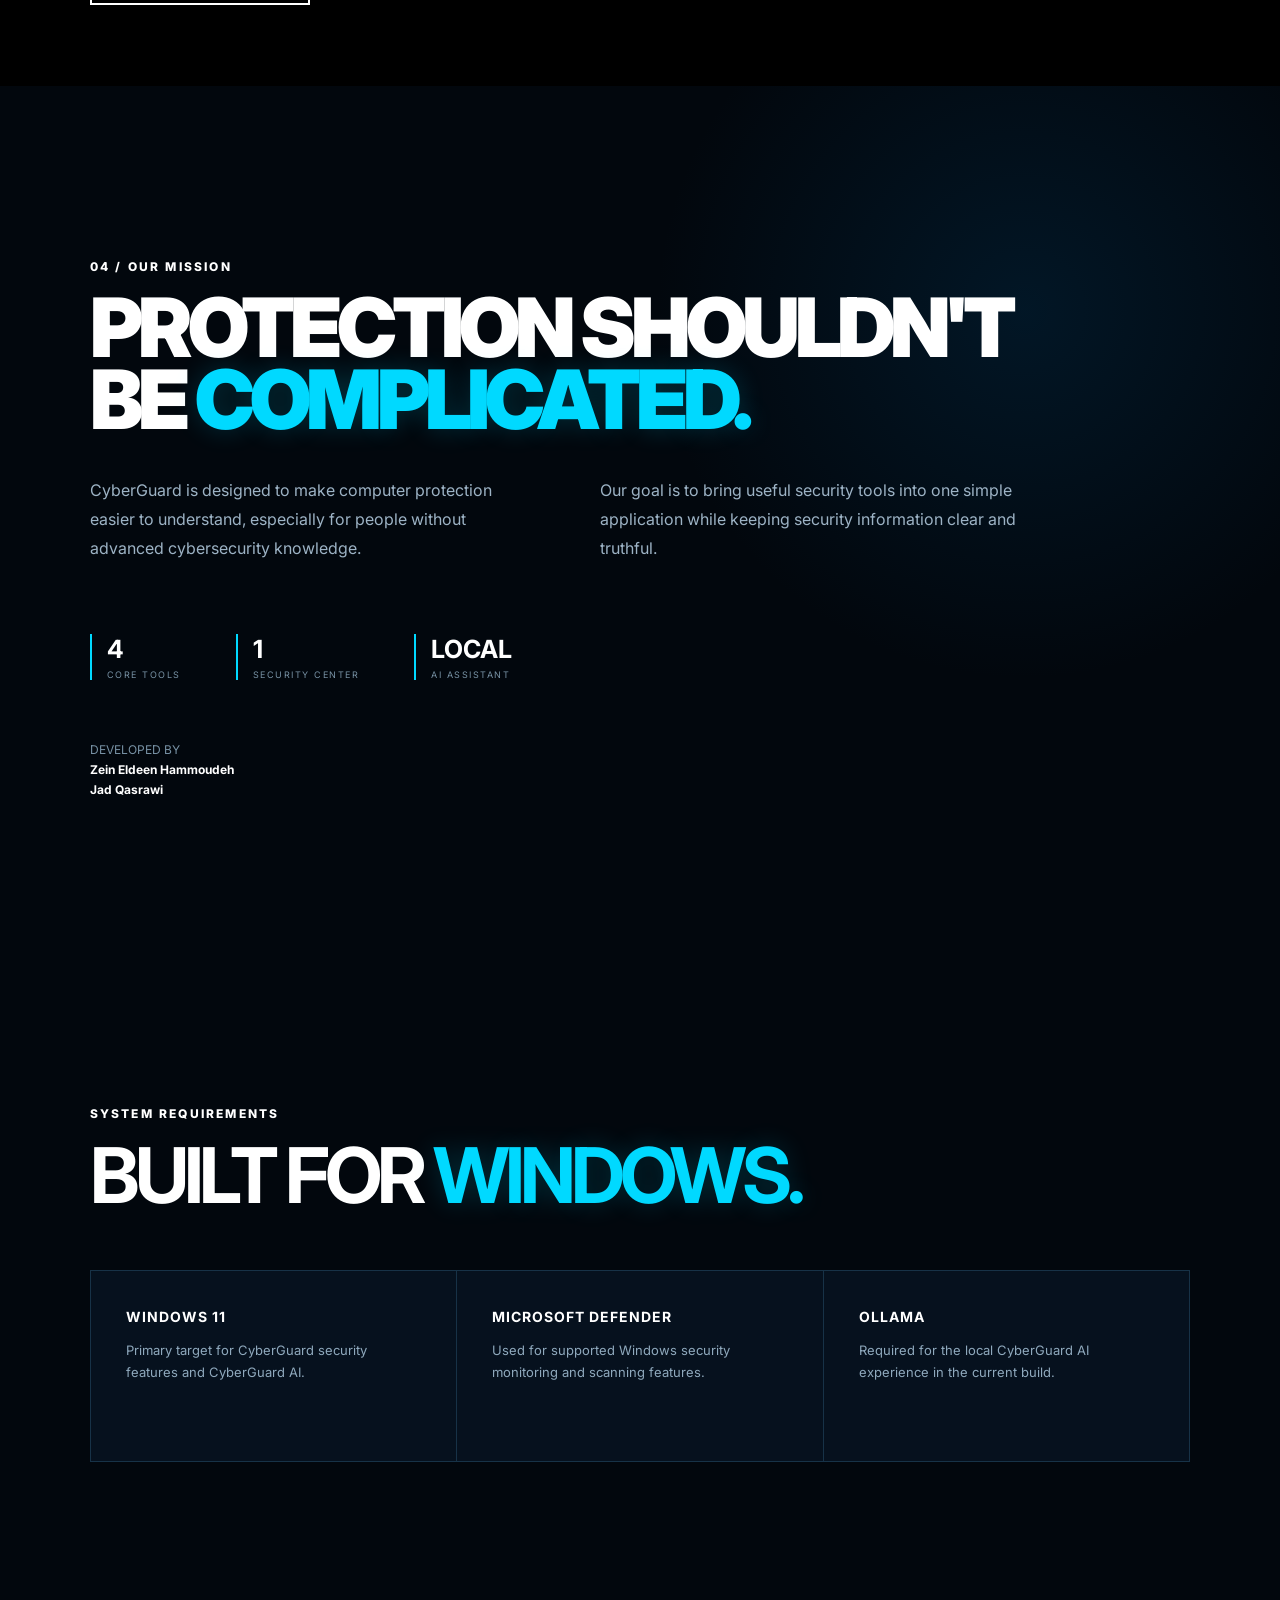
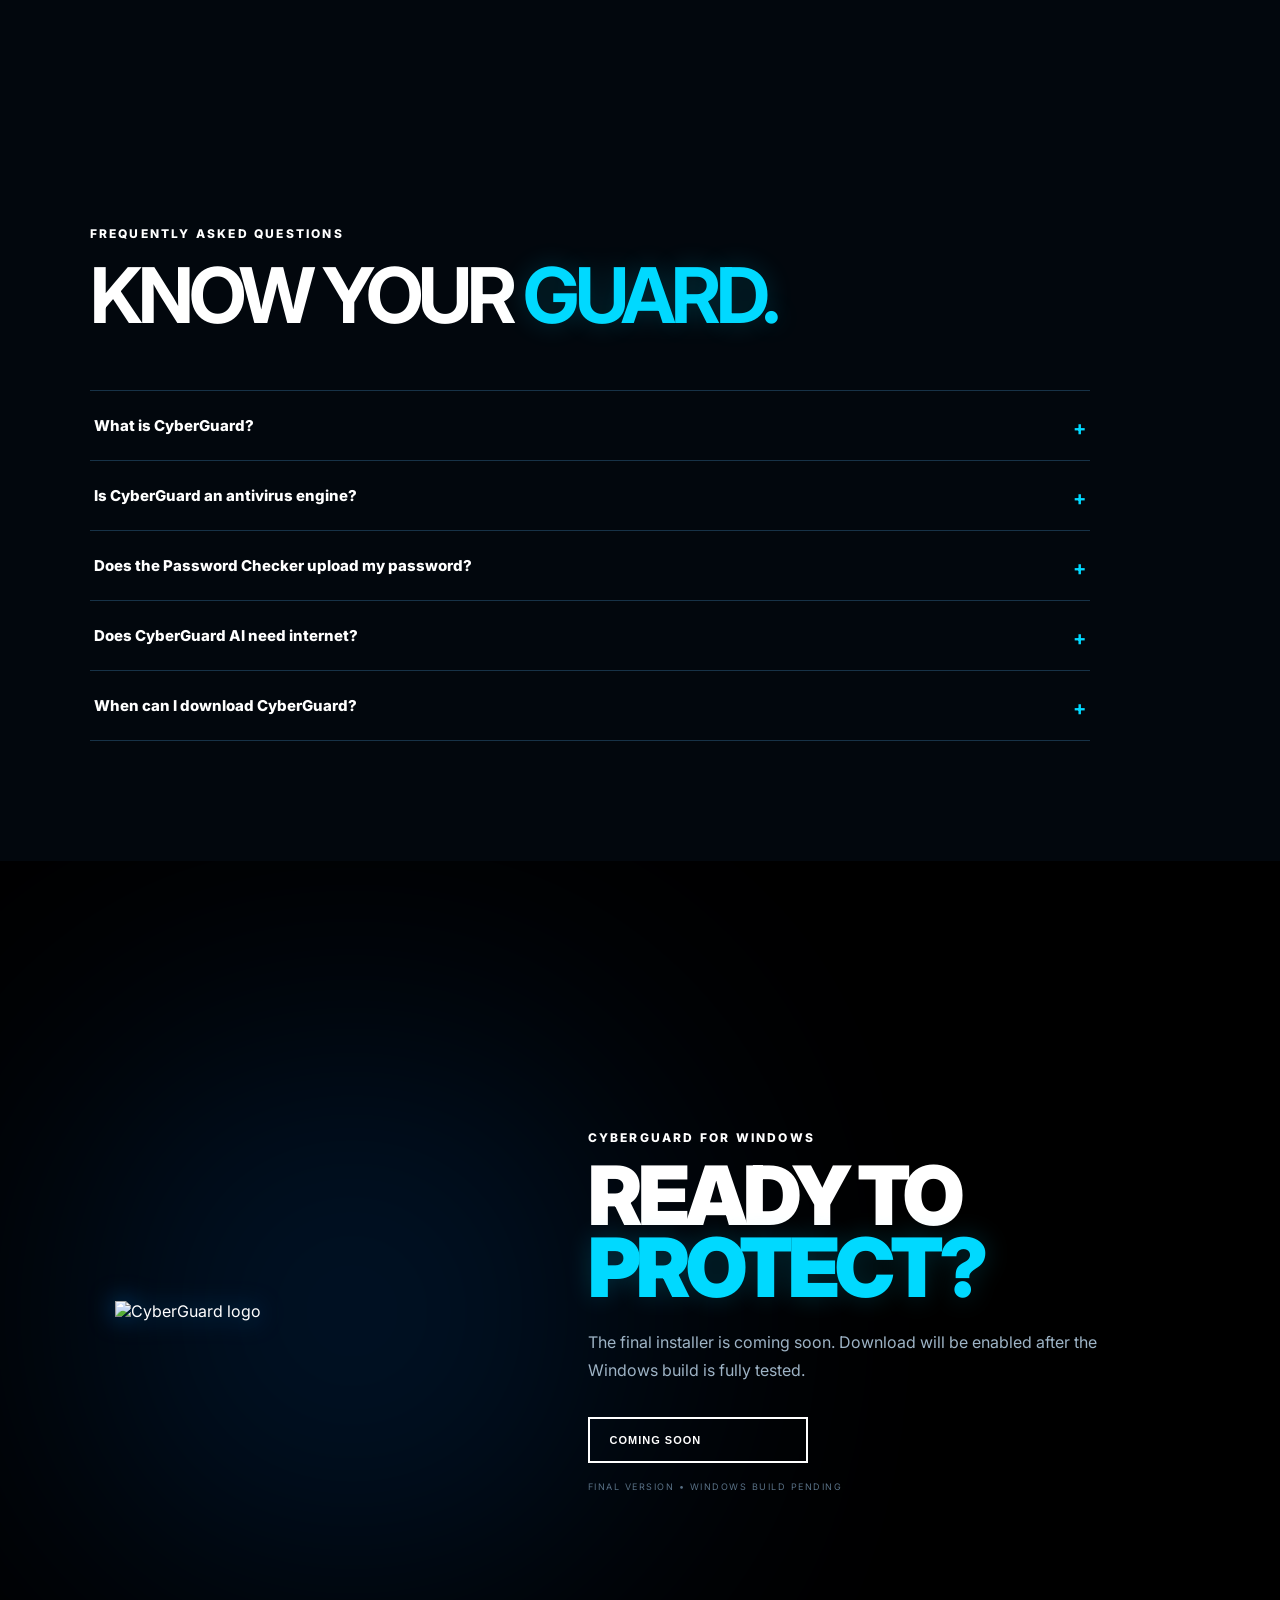
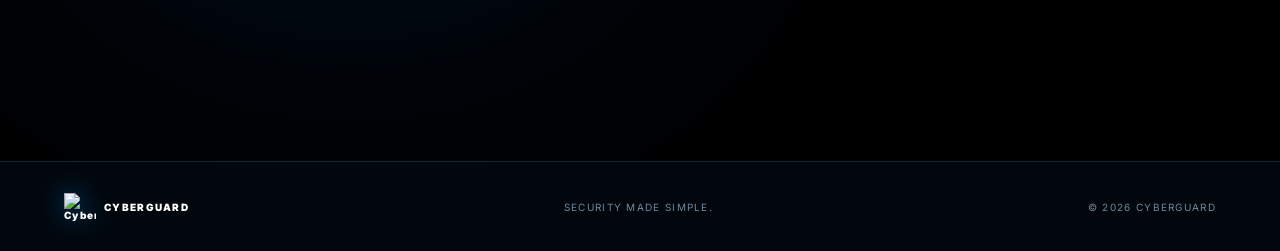
==== commit fb6eb8b4: "Update index.html" ====
--- a/index.html
+++ b/index.html
@@ -5,23 +5,176 @@
     <meta charset="UTF-8">
     <meta name="viewport" content="width=device-width, initial-scale=1">
 
-    <!-- Google Search Console -->
-    <meta name="google-site-verification" content="PASTE_YOUR_GOOGLE_VERIFICATION_CODE_HERE">
+    <meta name="google-site-verification" content="-7U2nvHTE0Q054gaRIflV0oqLyigAmgOBq8eHDV3sUo">
 
     <title>CyberGuard | Security Made Simple</title>
     <meta name="description" content="CyberGuard makes computer security easier with Windows protection monitoring, PC scanning, password security, and local AI assistance.">
     <meta name="theme-color" content="#02070d">
     <meta name="robots" content="index, follow">
 
-    <link rel="icon" type="image/png" href="assets/logo.png">
+    <link rel="icon" type="image/png" href="assets/logo-new.png">
     <link rel="stylesheet" href="style.css">
+
+    <style>
+        /* CyberGuard 2.0 Announcement */
+        .update-section {
+            background: linear-gradient(135deg, #02070d, #061c35, #02070d);
+            padding: 90px 6%;
+            color: white;
+            text-align: center;
+            border-top: 1px solid #10456b;
+            border-bottom: 1px solid #10456b;
+        }
+
+        .update-badge {
+            display: inline-block;
+            color: #00d9ff;
+            border: 1px solid #00d9ff;
+            border-radius: 50px;
+            padding: 9px 22px;
+            font-size: 12px;
+            font-weight: bold;
+            letter-spacing: 2px;
+            margin-bottom: 25px;
+        }
+
+        .update-section h2 {
+            font-size: clamp(36px, 6vw, 75px);
+            line-height: 1.1;
+            margin-bottom: 25px;
+        }
+
+        .update-section h2 span {
+            color: #00d9ff;
+        }
+
+        .update-description {
+            max-width: 760px;
+            margin: 0 auto 40px;
+            color: #b5c9da;
+            line-height: 1.8;
+            font-size: 16px;
+        }
+
+        .update-features {
+            display: grid;
+            grid-template-columns: repeat(4, 1fr);
+            gap: 18px;
+            max-width: 1200px;
+            margin: 40px auto;
+        }
+
+        .update-feature {
+            background: #071525;
+            border: 1px solid #0b4266;
+            border-radius: 16px;
+            padding: 30px 20px;
+            transition: transform 0.3s, box-shadow 0.3s;
+        }
+
+        .update-feature:hover {
+            transform: translateY(-8px);
+            box-shadow: 0 0 30px rgba(0, 140, 255, 0.2);
+        }
+
+        .update-feature .feature-icon {
+            font-size: 35px;
+            display: block;
+            margin-bottom: 18px;
+        }
+
+        .update-feature h3 {
+            color: white;
+            font-size: 18px;
+            margin-bottom: 12px;
+        }
+
+        .update-feature p {
+            color: #8fa9bd;
+            font-size: 13px;
+            line-height: 1.7;
+        }
+
+        .preview-title {
+            color: #00d9ff;
+            margin-top: 65px;
+            margin-bottom: 25px;
+            letter-spacing: 2px;
+        }
+
+        .preview-gallery {
+            display: grid;
+            grid-template-columns: repeat(3, 1fr);
+            gap: 20px;
+            max-width: 1200px;
+            margin: 0 auto;
+        }
+
+        .preview-item {
+            background: #071525;
+            border: 1px solid #0b4266;
+            border-radius: 14px;
+            overflow: hidden;
+        }
+
+        .preview-item img {
+            width: 100%;
+            height: 230px;
+            object-fit: contain;
+            background: #02070d;
+            display: block;
+        }
+
+        .preview-item p {
+            padding: 16px;
+            color: #dceeff;
+            font-weight: bold;
+        }
+
+        /* New blue and white logo effects */
+        .brand img,
+        .foot-brand img,
+        .final-logo,
+        #boot img {
+            filter: drop-shadow(0 0 12px rgba(0, 140, 255, 0.55));
+            transition: transform 0.3s ease, filter 0.3s ease;
+        }
+
+        .brand img:hover,
+        .foot-brand img:hover,
+        .final-logo:hover {
+            transform: scale(1.08);
+            filter: drop-shadow(0 0 22px rgba(0, 170, 255, 0.9));
+        }
+
+        @media (max-width: 900px) {
+            .update-features {
+                grid-template-columns: repeat(2, 1fr);
+            }
+
+            .preview-gallery {
+                grid-template-columns: repeat(2, 1fr);
+            }
+        }
+
+        @media (max-width: 600px) {
+            .update-features,
+            .preview-gallery {
+                grid-template-columns: 1fr;
+            }
+
+            .update-section {
+                padding: 65px 20px;
+            }
+        }
+    </style>
 </head>
 
 <body>
 
     <!-- Startup animation -->
     <div id="boot">
-        <img src="assets/logo.png" alt="">
+        <img src="assets/logo-new.png" alt="CyberGuard">
         <span>CYBERGUARD</span>
         <div class="bootline"></div>
     </div>
@@ -29,13 +182,14 @@
     <!-- Navigation -->
     <header class="nav">
         <a href="#home" class="brand">
-            <img src="assets/logo.png" alt="CyberGuard">
+            <img src="assets/logo-new.png" alt="CyberGuard">
             <span>CYBERGUARD</span>
         </a>
 
         <button class="menu" aria-label="Open navigation">☰</button>
 
         <nav>
+            <a href="#update">NEW UPDATE</a>
             <a href="#scanner">SCANNER</a>
             <a href="#password">PASSWORD</a>
             <a href="#ai">AI</a>
@@ -48,6 +202,7 @@
 
     <!-- Mobile navigation -->
     <div class="mobile-nav">
+        <a href="#update">NEW UPDATE</a>
         <a href="#scanner">SCANNER</a>
         <a href="#password">PASSWORD</a>
         <a href="#ai">CYBERGUARD AI</a>
@@ -75,14 +230,97 @@
                     PC scanning, password security, and local AI assistance.
                 </p>
 
-                <a href="#scanner" class="outline">
-                    EXPLORE CYBERGUARD <span>→</span>
+                <a href="#update" class="outline">
+                    DISCOVER CYBERGUARD 2.0 <span>→</span>
                 </a>
             </div>
 
             <div class="scroll">
                 SCROLL TO EXPLORE <b>↓</b>
             </div>
+        </section>
+
+        <!-- CyberGuard 2.0 Update -->
+        <section id="update" class="update-section">
+
+            <div class="update-badge">
+                🚀 NEXT GENERATION • COMING SOON
+            </div>
+
+            <h2>
+                CYBERGUARD <span>2.0</span><br>
+                IS COMING.
+            </h2>
+
+            <p class="update-description">
+                We're working on a major CyberGuard upgrade!
+                Get ready for a more interactive security experience
+                with animated security monitoring, live activity updates,
+                improved scanning visuals, and security achievements.
+                The new Windows release is coming after testing is complete.
+            </p>
+
+            <div class="update-features">
+
+                <div class="update-feature">
+                    <span class="feature-icon">🛡️</span>
+                    <h3>Animated Security Score</h3>
+                    <p>
+                        An animated security score based on available
+                        Windows protection checks.
+                    </p>
+                </div>
+
+                <div class="update-feature">
+                    <span class="feature-icon">📊</span>
+                    <h3>Live Security Activity</h3>
+                    <p>
+                        Follow security checks and scanning events
+                        with a clear activity timeline.
+                    </p>
+                </div>
+
+                <div class="update-feature">
+                    <span class="feature-icon">🔍</span>
+                    <h3>Scanning Animations</h3>
+                    <p>
+                        A redesigned scanning experience with
+                        smooth visual feedback.
+                    </p>
+                </div>
+
+                <div class="update-feature">
+                    <span class="feature-icon">🏆</span>
+                    <h3>Achievements & XP</h3>
+                    <p>
+                        Earn achievements for completing useful
+                        security activities.
+                    </p>
+                </div>
+
+            </div>
+
+            <h3 class="preview-title">CYBERGUARD PREVIEW</h3>
+
+            <div class="preview-gallery">
+
+                <div class="preview-item">
+                    <img src="assets/dashboard.png" alt="CyberGuard dashboard preview" loading="lazy">
+                    <p>Security Dashboard</p>
+                </div>
+
+                <div class="preview-item">
+                    <img src="assets/scanner.png" alt="CyberGuard scanner preview" loading="lazy">
+                    <p>PC Scanner</p>
+                </div>
+
+                <div class="preview-item">
+                    <img src="assets/ai.png" alt="CyberGuard AI preview" loading="lazy">
+                    <p>CyberGuard AI</p>
+                </div>
+
+            </div>
+
         </section>
 
         <!-- Scanner -->
@@ -304,7 +542,7 @@
         <section id="download" class="final">
             <div class="final-glow"></div>
 
-            <img src="assets/logo.png" alt="CyberGuard logo" class="final-logo">
+            <img src="assets/logo-new.png" alt="CyberGuard logo" class="final-logo">
 
             <div class="reveal">
                 <p class="kicker">CYBERGUARD FOR WINDOWS</p>
@@ -333,7 +571,7 @@
     <!-- Footer -->
     <footer>
         <a href="#home" class="foot-brand">
-            <img src="assets/logo.png" alt="">
+            <img src="assets/logo-new.png" alt="CyberGuard">
             CYBERGUARD
         </a>
 
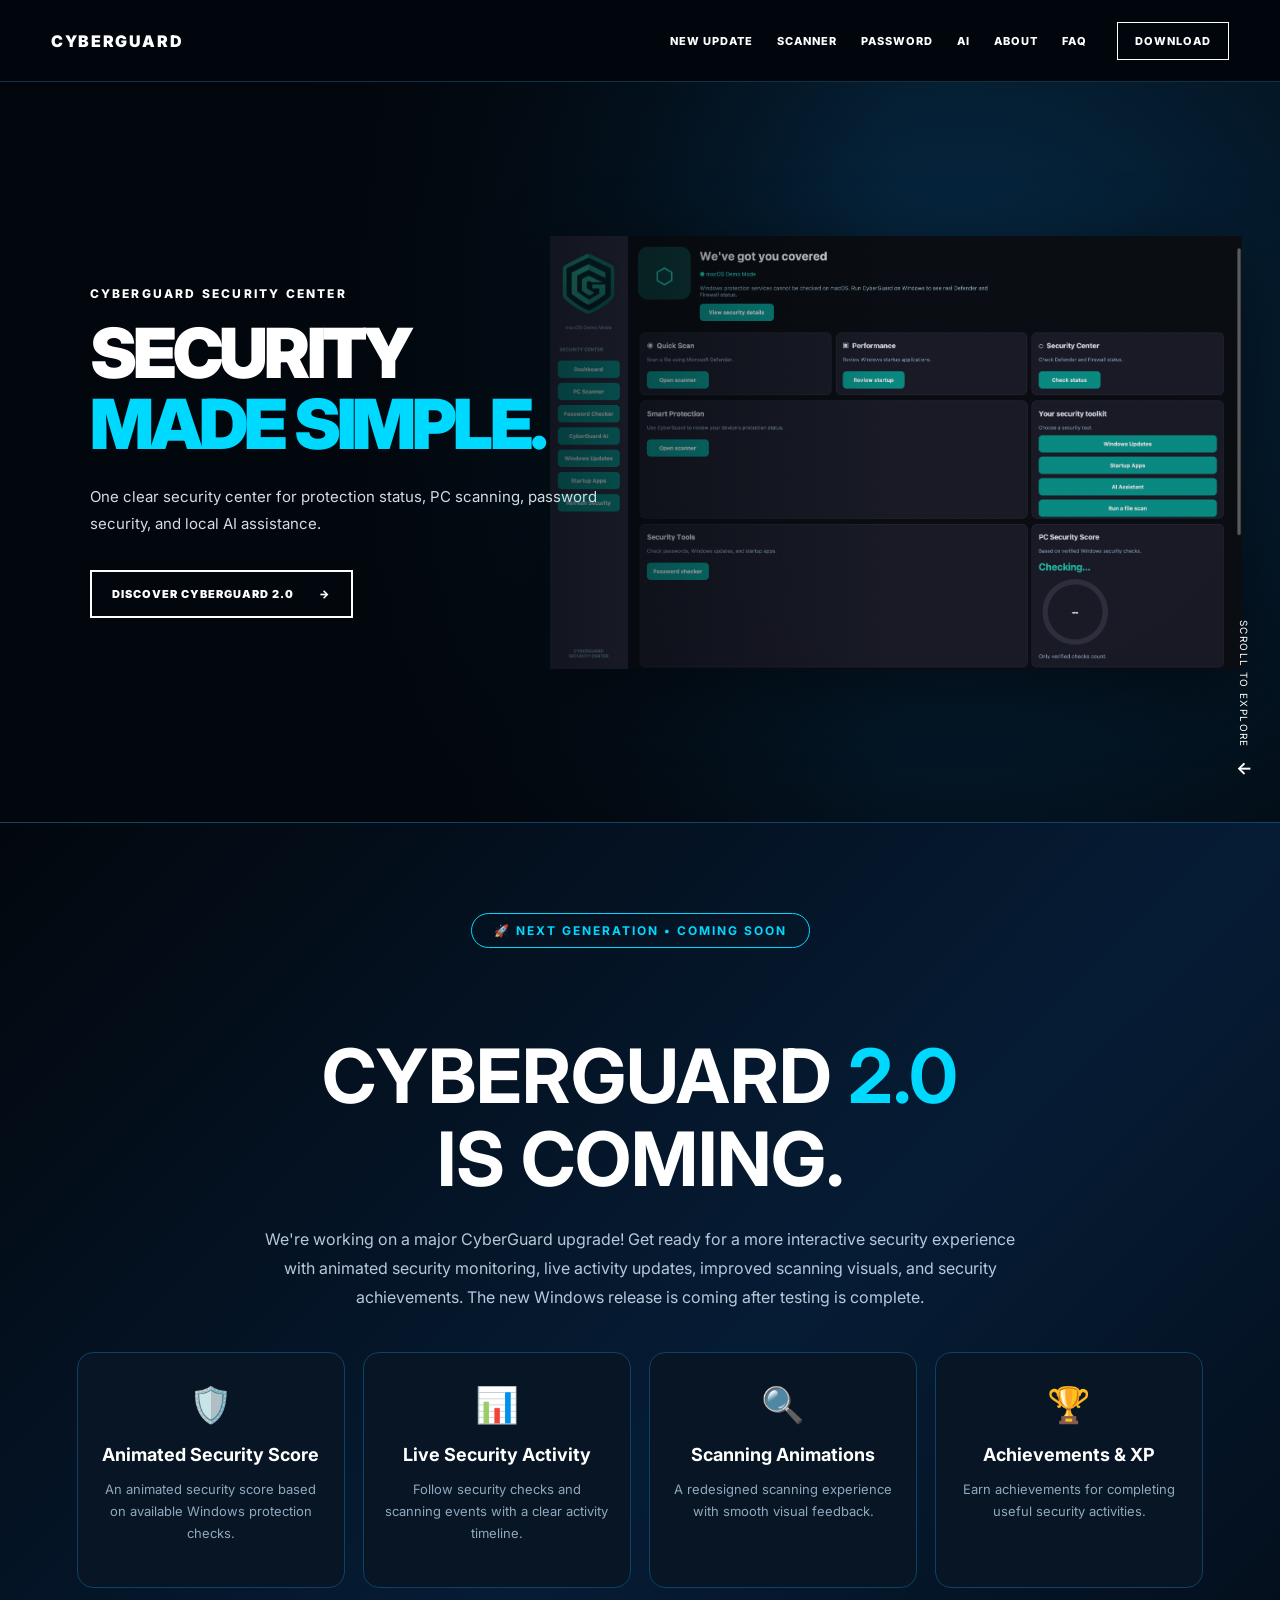
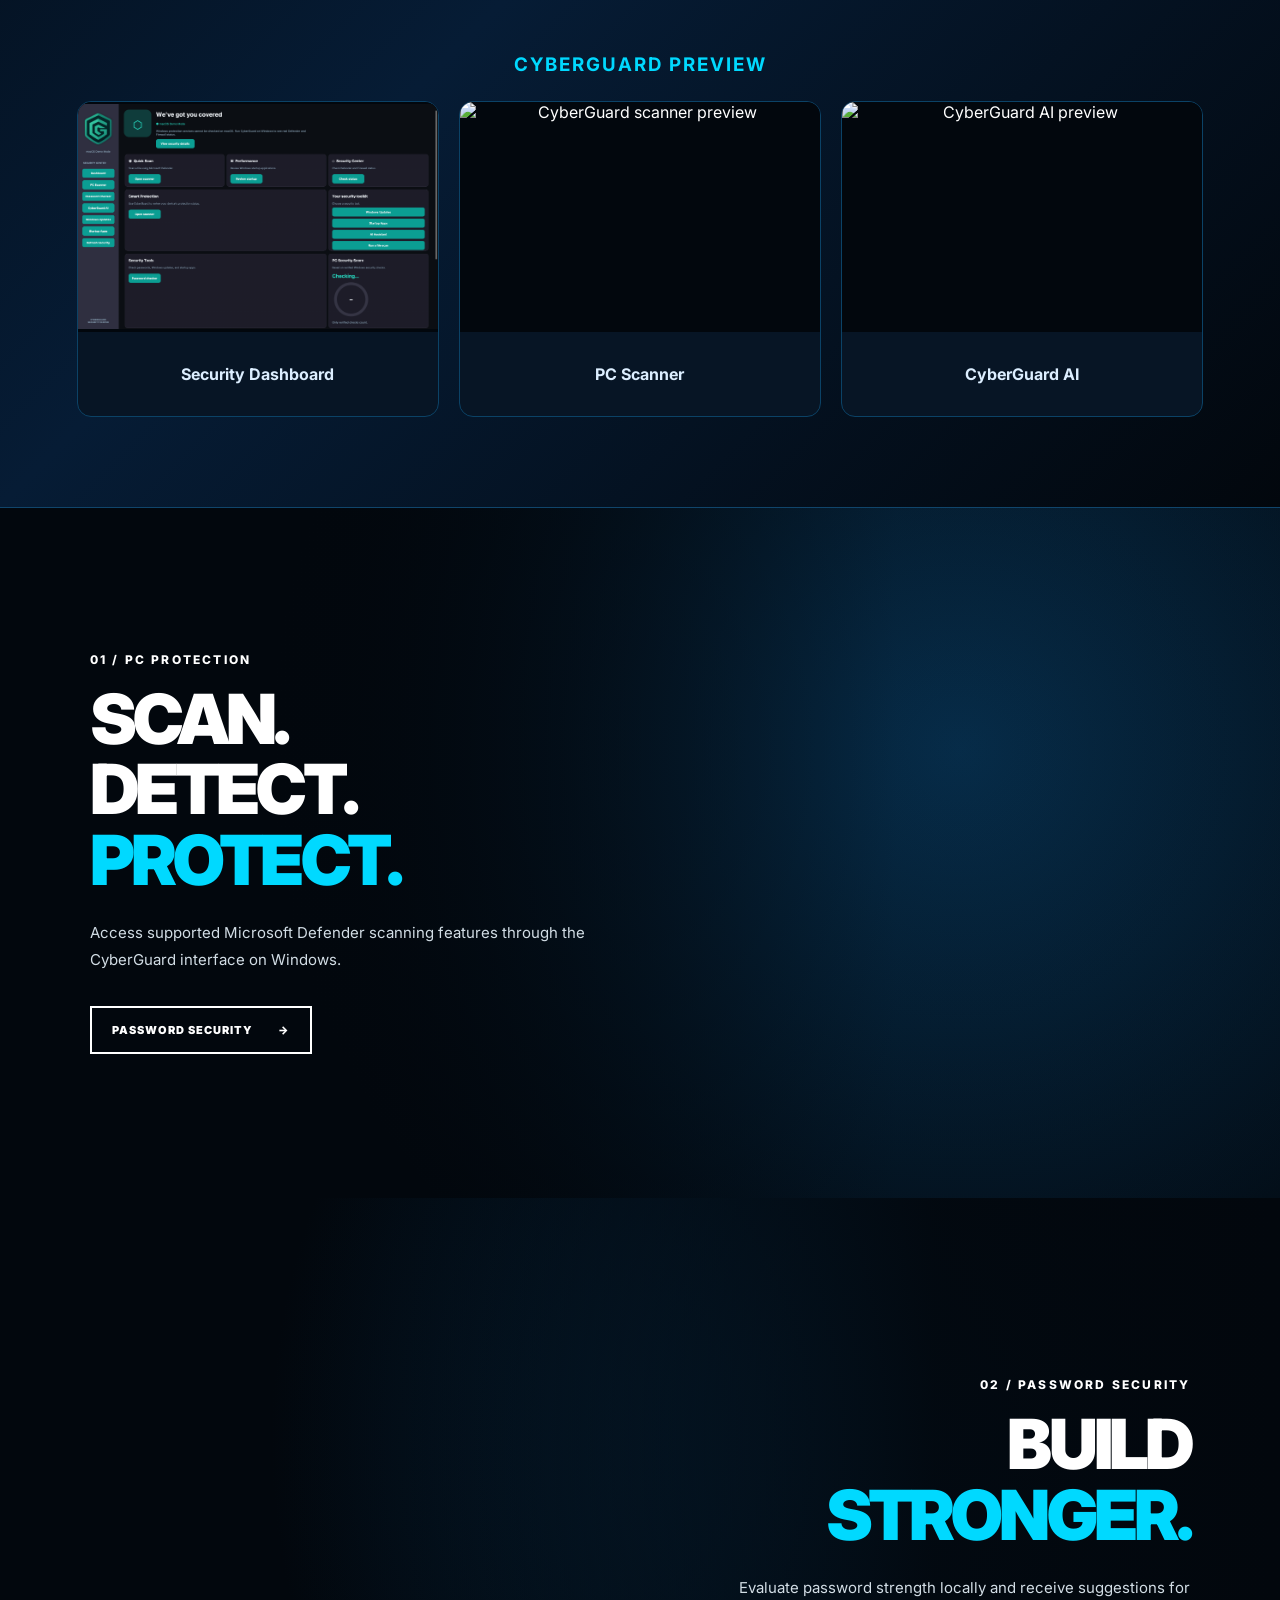
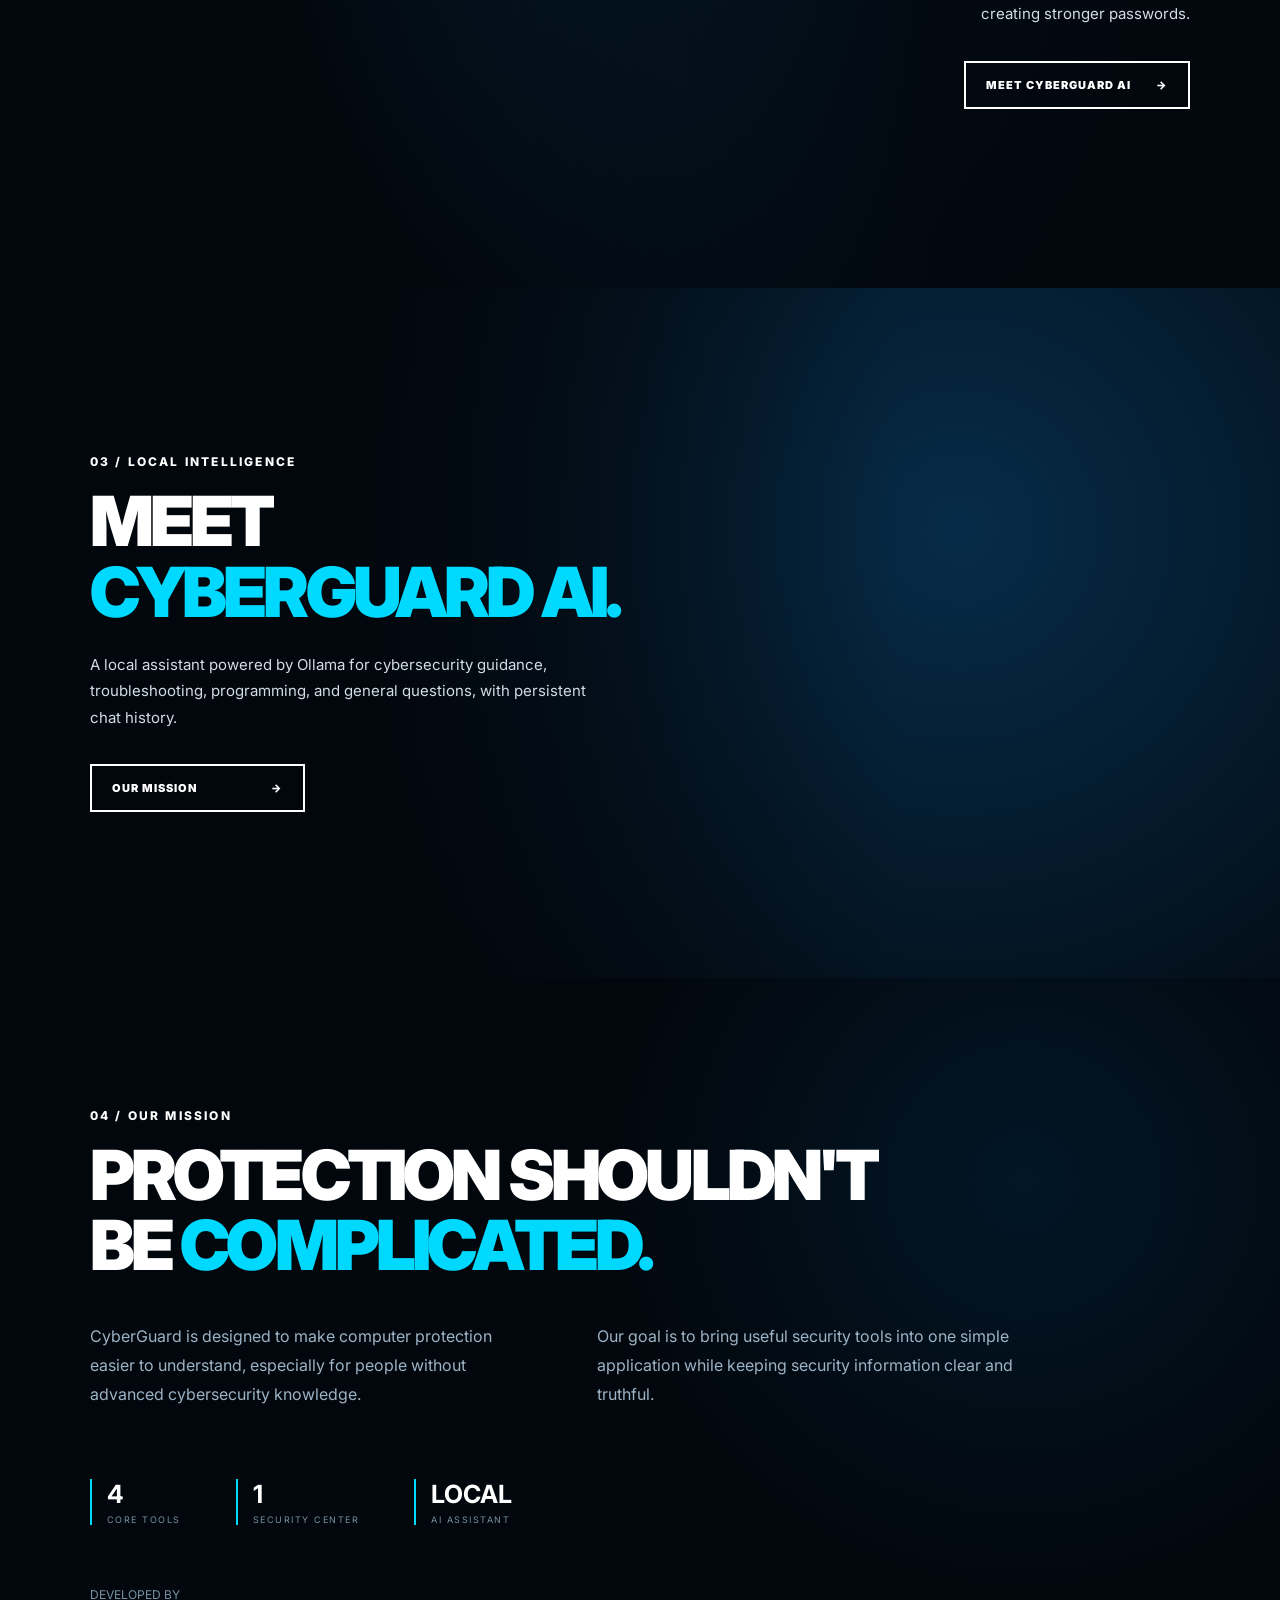
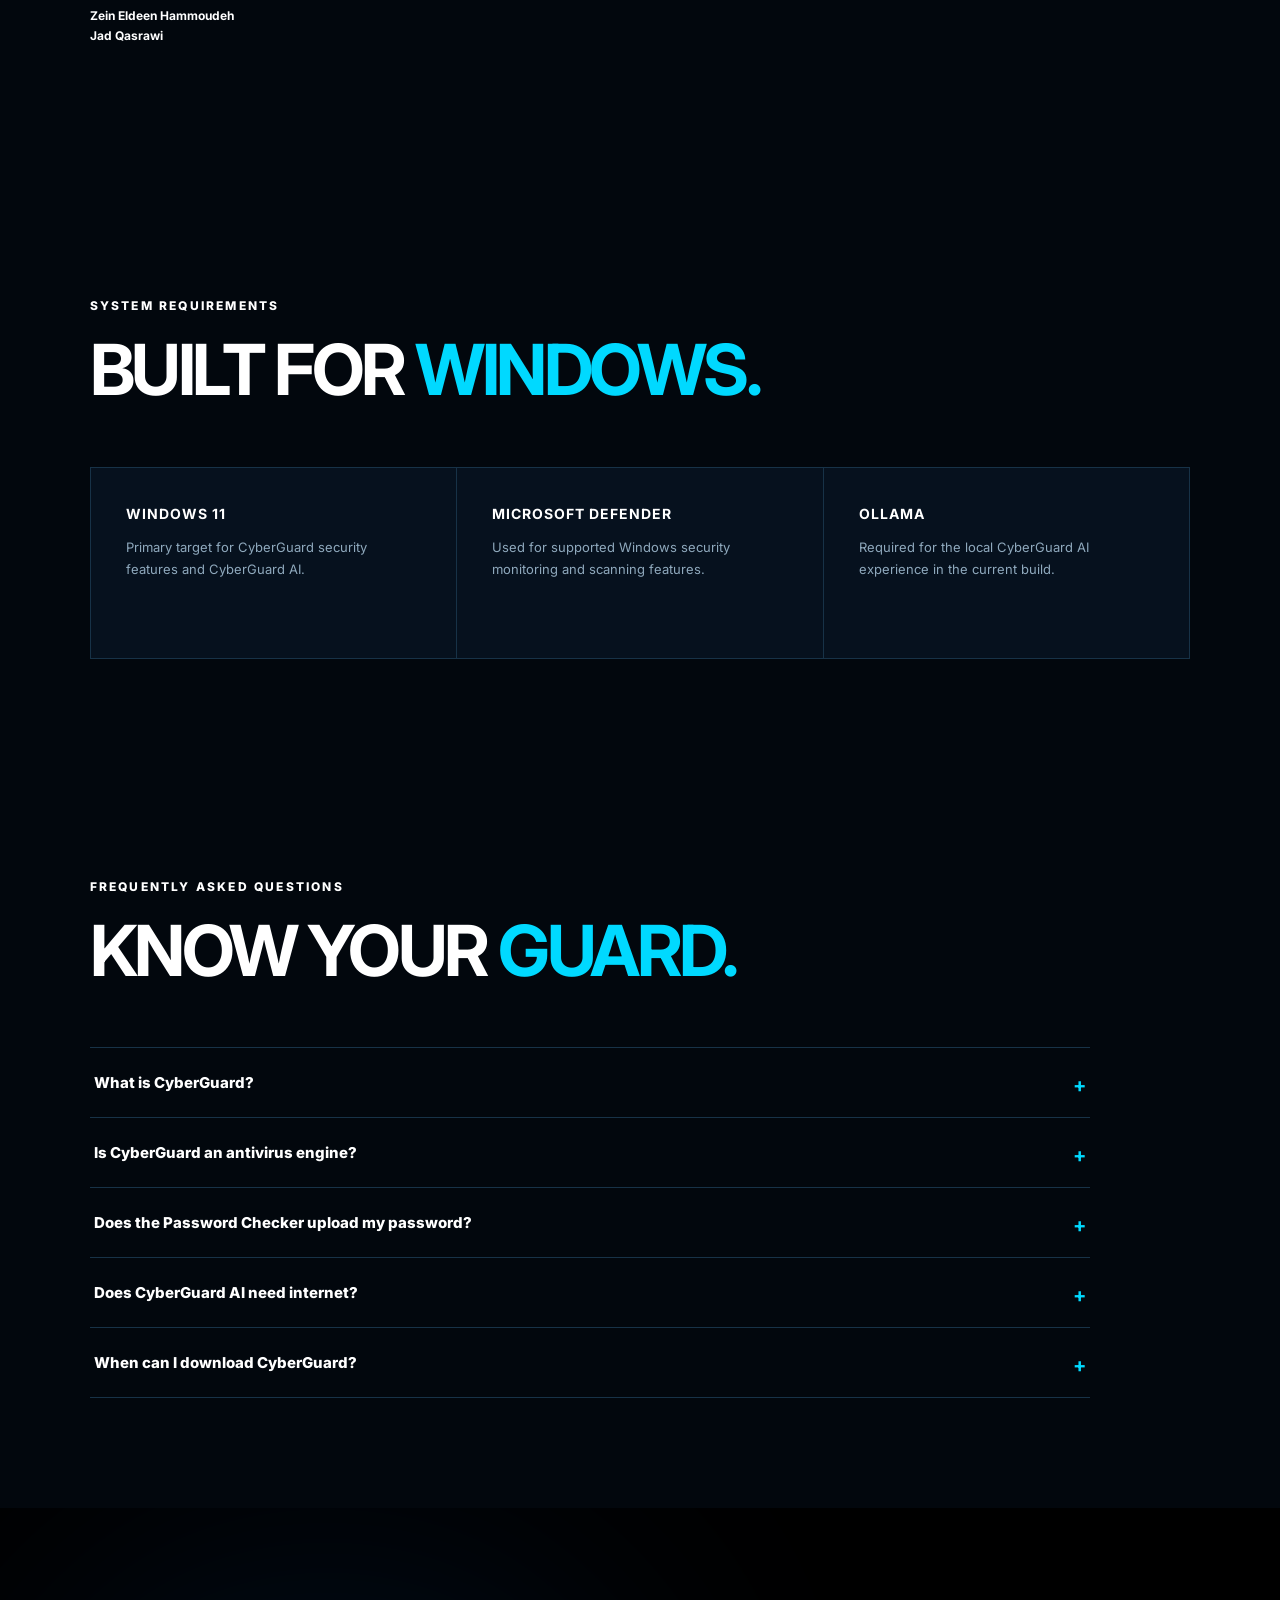
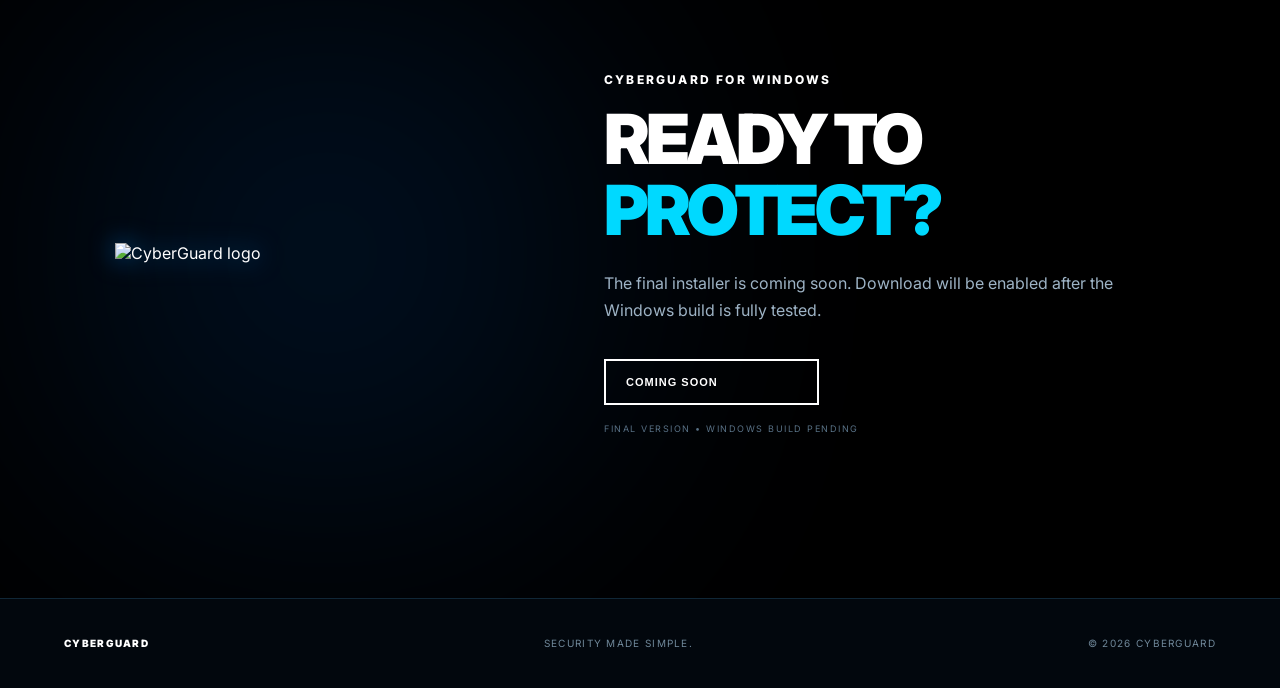
==== commit 7e1bc633: "Add files via upload" ====
--- a/index.html
+++ b/index.html
@@ -174,7 +174,7 @@
 
     <!-- Startup animation -->
     <div id="boot">
-        <img src="assets/logo-new.png" alt="CyberGuard">
+        <img src="assets/logo-new.png" alt="CyberGuard" onerror="this.style.display='none'">
         <span>CYBERGUARD</span>
         <div class="bootline"></div>
     </div>
@@ -182,7 +182,7 @@
     <!-- Navigation -->
     <header class="nav">
         <a href="#home" class="brand">
-            <img src="assets/logo-new.png" alt="CyberGuard">
+            <img src="assets/logo-new.png" alt="CyberGuard" onerror="this.style.display='none'">
             <span>CYBERGUARD</span>
         </a>
 
@@ -571,7 +571,7 @@
     <!-- Footer -->
     <footer>
         <a href="#home" class="foot-brand">
-            <img src="assets/logo-new.png" alt="CyberGuard">
+            <img src="assets/logo-new.png" alt="CyberGuard" onerror="this.style.display='none'">
             CYBERGUARD
         </a>
 
@@ -582,4 +582,4 @@
     <script src="script.js"></script>
 
 </body>
-</html>
+</html>
--- a/style.css
+++ b/style.css
@@ -1,15 +1,14 @@
 @import url('https://fonts.googleapis.com/css2?family=Inter:wght@400;600;700;800;900&display=swap');
 :root{--cyan:#00d9ff;--blue:#008cff;--dark:#01070d;--muted:#9db3c5}
-*{box-sizing:border-box}html{scroll-behavior:smooth}body{margin:0;background:#000;color:#fff;font-family:Inter,Arial,sans-serif}a{color:inherit}
-.nav{height:82px;position:fixed;inset:0 0 auto;z-index:50;display:flex;align-items:center;padding:0 4vw;gap:35px;background:linear-gradient(#000b,transparent);transition:.3s}.nav.solid{background:#02070df2;border-bottom:1px solid #123044}
-.brand{display:flex;align-items:center;gap:10px;text-decoration:none;font-weight:900;letter-spacing:2px}.brand img{width:54px;height:54px;object-fit:contain}.nav nav{display:flex;gap:28px;margin-left:auto}.nav nav a,.download-top{font-size:11px;font-weight:800;letter-spacing:1.2px;text-decoration:none;position:relative}.nav nav a:after{content:"";position:absolute;left:0;right:100%;bottom:-7px;height:1px;background:white;transition:.25s}.nav nav a:hover:after{right:0}.download-top{border:1px solid #fff;padding:11px 17px}
-.panel{height:100vh;min-height:680px;position:relative;background-image:var(--bg);background-size:cover;background-position:center;display:flex;align-items:flex-end;padding:0 7vw 9vh;overflow:hidden}.panel:before{content:"";position:absolute;inset:0;background-image:var(--bg);background-size:cover;background-position:center;transform:scale(1.035);transition:transform 7s ease}.panel.active:before{transform:scale(1)}
-.shade{position:absolute;inset:0;background:linear-gradient(90deg,rgba(0,0,0,.91) 0%,rgba(0,0,0,.58) 38%,rgba(0,0,0,.16) 70%),linear-gradient(0deg,rgba(0,0,0,.65),transparent 55%)}.hero .shade{background:linear-gradient(90deg,rgba(0,0,0,.94),rgba(0,0,0,.35) 58%,rgba(0,0,0,.15)),linear-gradient(0deg,#000a,transparent 55%)}.right .shade{background:linear-gradient(270deg,rgba(0,0,0,.92),rgba(0,0,0,.45) 48%,rgba(0,0,0,.12)),linear-gradient(0deg,#0009,transparent 55%)}.content{position:relative;z-index:3;width:min(650px,90vw)}.right{justify-content:flex-end}.right .content{text-align:right}.kicker{font-size:12px;font-weight:800;letter-spacing:2.2px;margin:0 0 15px;color:#fff}.content h1,.content h2,.mission h2,.final h2{font-size:clamp(54px,6.4vw,98px);line-height:.88;letter-spacing:-5px;margin:0 0 24px;font-weight:900}.sub{font-size:14px;line-height:1.7;color:#d2dde5;max-width:590px;text-shadow:0 2px 10px #000}.right .sub{margin-left:auto}.outline{display:inline-flex;align-items:center;justify-content:space-between;gap:35px;margin-top:17px;padding:15px 20px;min-width:220px;border:2px solid #fff;background:transparent;color:#fff;text-decoration:none;font-size:11px;font-weight:900;letter-spacing:1px;transition:.25s;cursor:pointer}.outline:hover{background:#fff;color:#000}.scroll{position:absolute;right:4vw;bottom:6vh;z-index:3;font-size:9px;letter-spacing:1.5px;writing-mode:vertical-rl}.scroll b{margin-top:10px;font-size:17px}
-.mission{min-height:100vh;background:radial-gradient(circle at 80% 25%,#00416b44,transparent 30%),#02070d;display:grid;place-items:center;padding:120px 7vw}.mission-inner{max-width:1200px;width:100%}.mission h2{margin-top:18px}.mission-grid{display:grid;grid-template-columns:1fr 1fr;gap:70px;max-width:950px;color:var(--muted);line-height:1.8}.made{margin-top:60px;color:#7892a5;font-size:12px;line-height:1.7}.made b{color:white}
-.final{min-height:100vh;position:relative;background:#000;display:grid;grid-template-columns:.9fr 1.1fr;align-items:center;padding:100px 9vw;overflow:hidden}.final-logo{width:min(560px,90%);position:relative;z-index:2;filter:drop-shadow(0 0 45px #008cff66)}.final>div:last-child{z-index:3}.final h2{margin:15px 0 25px}.final p:not(.kicker){color:var(--muted);max-width:530px;line-height:1.7}.final-glow{position:absolute;width:500px;height:500px;left:8%;background:#007bff;filter:blur(150px);opacity:.22;border-radius:50%}
-footer{height:90px;padding:0 5vw;display:flex;align-items:center;justify-content:space-between;background:#02070d;border-top:1px solid #102737;color:#70889a;font-size:10px;letter-spacing:1.3px}.reveal{opacity:0;transform:translateY(45px);transition:opacity .8s ease,transform .8s ease}.reveal.show{opacity:1;transform:none}
-@media(max-width:800px){.nav nav{display:none}.brand span{font-size:13px}.panel{padding:0 25px 9vh;background-position:center}.panel:before{background-position:center}.shade,.right .shade{background:linear-gradient(0deg,rgba(0,0,0,.96),rgba(0,0,0,.28) 85%)}.right{justify-content:flex-start}.right .content{text-align:left}.right .sub{margin-left:0}.content h1,.content h2,.mission h2,.final h2{letter-spacing:-3px}.mission-grid{grid-template-columns:1fr;gap:10px}.final{grid-template-columns:1fr;text-align:center;padding:100px 25px}.final-logo{width:280px;margin:auto}.final p{margin-inline:auto}footer{height:auto;padding:30px;flex-direction:column;gap:14px}.scroll{display:none}}
-/* V3 final additions */
-#boot{position:fixed;inset:0;background:#01060b;z-index:999;display:grid;place-content:center;justify-items:center;gap:15px;transition:opacity .65s,visibility .65s}#boot.hide{opacity:0;visibility:hidden}#boot img{width:145px;filter:drop-shadow(0 0 30px #008cff88);animation:bootpulse 1.2s ease-in-out infinite alternate}#boot span{font-weight:900;letter-spacing:6px;font-size:13px}.bootline{width:190px;height:2px;background:#102737;overflow:hidden}.bootline:after{content:"";display:block;width:50%;height:100%;background:#00d9ff;animation:load 1s linear infinite}@keyframes load{from{transform:translateX(-100%)}to{transform:translateX(200%)}}@keyframes bootpulse{to{transform:scale(1.04);filter:drop-shadow(0 0 45px #00d9ffbb)}}
-.content h1 span,.content h2 span,.mission h2 span,.requirements h2 span,.faq h2 span,.final h2 span{color:#00d9ff;text-shadow:0 0 26px #00d9ff33}.menu{display:none;background:none;border:0;color:white;font-size:23px}.mobile-nav{display:none}.stats{display:flex;gap:55px;margin-top:55px}.stats div{display:flex;flex-direction:column;border-left:2px solid #00d9ff;padding-left:15px}.stats b{font-size:25px}.stats span{font-size:9px;color:#7892a5;letter-spacing:1.5px;margin-top:5px}.requirements,.faq{min-height:80vh;background:#02070d;padding:120px 7vw}.requirements h2,.faq h2{font-size:clamp(50px,6vw,86px);line-height:.9;letter-spacing:-5px;margin:20px 0 60px}.req-grid{display:grid;grid-template-columns:repeat(3,1fr);gap:1px;background:#173247;border:1px solid #173247}.req-grid>div{background:#06111e;padding:35px;min-height:190px}.req-grid b{font-size:14px;letter-spacing:1px}.req-grid p{color:#8fa9bd;line-height:1.7;font-size:13px}.faq-list{max-width:1000px}.faq details{border-top:1px solid #173247}.faq details:last-child{border-bottom:1px solid #173247}.faq summary{list-style:none;cursor:pointer;padding:25px 4px;font-size:15px;font-weight:800}.faq summary::-webkit-details-marker{display:none}.faq summary b{float:right;color:#00d9ff;font-size:20px}.faq details p{color:#8fa9bd;max-width:760px;line-height:1.8;padding:0 0 25px;margin:0}.final small{display:block;margin-top:18px;color:#587186;font-size:9px;letter-spacing:1.5px}.foot-brand{display:flex;align-items:center;gap:8px;text-decoration:none;color:#fff;font-weight:900}.foot-brand img{width:32px}
-@media(max-width:800px){.download-top{display:none}.menu{display:block;margin-left:auto}.mobile-nav{position:fixed;z-index:45;top:70px;left:0;right:0;background:#02070df7;padding:25px;flex-direction:column;gap:22px;border-bottom:1px solid #173247}.mobile-nav.open{display:flex}.mobile-nav a{color:white;text-decoration:none;font-size:12px;font-weight:800;letter-spacing:1px}.stats{gap:22px;flex-wrap:wrap}.req-grid{grid-template-columns:1fr}.requirements,.faq{padding:90px 25px}.requirements h2,.faq h2{letter-spacing:-3px}.panel{min-height:650px}}
+*{box-sizing:border-box}html{scroll-behavior:smooth;scroll-padding-top:84px}body{margin:0;background:#02070d;color:#fff;font-family:Inter,Arial,sans-serif;overflow-x:hidden}a{color:inherit}img{max-width:100%}
+.nav{height:82px;position:fixed;inset:0 0 auto;z-index:50;display:flex;align-items:center;padding:0 4vw;gap:30px;background:#02070df0;border-bottom:1px solid #123044;backdrop-filter:blur(15px)}.nav.solid{background:#02070dfb}.brand{display:flex;align-items:center;gap:10px;text-decoration:none;font-weight:900;letter-spacing:1.6px;white-space:nowrap}.brand img{width:46px;height:46px;object-fit:contain}.nav nav{display:flex;gap:24px;margin-left:auto}.nav nav a,.download-top{font-size:11px;font-weight:800;letter-spacing:1px;text-decoration:none;white-space:nowrap}.nav nav a:hover{color:var(--cyan)}.download-top{border:1px solid #fff;padding:11px 17px}.menu{display:none;background:none;border:0;color:#fff;font-size:24px;cursor:pointer}.mobile-nav{display:none}
+main{padding-top:82px}.panel{position:relative;isolation:isolate;min-height:690px;padding:100px 7vw;display:flex;align-items:center;overflow:hidden;background:radial-gradient(circle at 75% 35%,#073151,#02070d 65%);gap:5vw}.panel::before{content:"";position:absolute;z-index:-2;inset:5% 3% 5% 43%;background-image:var(--bg);background-position:center;background-size:contain;background-repeat:no-repeat;opacity:.98;filter:drop-shadow(0 18px 40px #0009)}.panel .shade{position:absolute;z-index:-1;inset:0;pointer-events:none;background:linear-gradient(90deg,#02070d 0%,#02070df0 27%,#02070d20 70%)}.panel .content{position:relative;z-index:2;width:min(590px,100%)}.panel.right{justify-content:flex-end}.panel.right::before{inset:5% 43% 5% 3%}.panel.right .shade{background:linear-gradient(270deg,#02070d 0%,#02070df0 27%,#02070d20 70%)}.panel.right .content{text-align:right}.panel.right .sub{margin-left:auto}.hero{min-height:740px}.kicker{font-size:12px;font-weight:800;letter-spacing:2.2px;margin:0 0 17px}.content h1,.content h2,.mission h2,.final h2{font-size:clamp(42px,5.4vw,78px);line-height:1.02;letter-spacing:-.055em;margin:0 0 25px;font-weight:900;overflow-wrap:break-word}.content h1 span,.content h2 span,.mission h2 span,.requirements h2 span,.faq h2 span,.final h2 span{color:var(--cyan)}.sub{font-size:15px;line-height:1.75;color:#d2dde5;max-width:510px}.outline{display:inline-flex;align-items:center;justify-content:space-between;gap:25px;margin-top:18px;padding:15px 20px;min-width:215px;border:2px solid #fff;background:transparent;color:#fff;text-decoration:none;font-size:11px;font-weight:900;letter-spacing:1px;cursor:pointer;transition:.25s}.outline:hover{background:#fff;color:#000}.scroll{position:absolute;right:2vw;bottom:45px;font-size:10px;letter-spacing:1.4px;writing-mode:vertical-rl}.scroll b{font-size:17px;margin-top:8px}
+.mission{background:radial-gradient(circle at 80% 25%,#00416b44,transparent 35%),#02070d;padding:130px 7vw}.mission-inner{max-width:1200px;margin:auto}.mission-grid{display:grid;grid-template-columns:1fr 1fr;gap:65px;max-width:950px;color:var(--muted);line-height:1.8}.stats{display:flex;gap:55px;margin-top:55px;flex-wrap:wrap}.stats div{display:flex;flex-direction:column;border-left:2px solid var(--cyan);padding-left:15px}.stats b{font-size:25px}.stats span{font-size:9px;color:#7892a5;letter-spacing:1.5px;margin-top:5px}.made{margin-top:60px;color:#7892a5;font-size:12px;line-height:1.7}.made b{color:#fff}
+.requirements,.faq{background:#02070d;padding:110px 7vw}.requirements h2,.faq h2{font-size:clamp(40px,5.5vw,76px);line-height:1.04;letter-spacing:-.05em;margin:20px 0 60px}.req-grid{display:grid;grid-template-columns:repeat(3,minmax(0,1fr));gap:1px;background:#173247;border:1px solid #173247}.req-grid>div{background:#06111e;padding:35px;min-height:190px}.req-grid b{font-size:14px;letter-spacing:1px}.req-grid p{color:#8fa9bd;line-height:1.7;font-size:13px}.faq-list{max-width:1000px}.faq details{border-top:1px solid #173247}.faq details:last-child{border-bottom:1px solid #173247}.faq summary{list-style:none;cursor:pointer;padding:25px 4px;font-size:15px;font-weight:800}.faq summary::-webkit-details-marker{display:none}.faq summary b{float:right;color:var(--cyan);font-size:20px}.faq details p{color:#8fa9bd;max-width:760px;line-height:1.8;padding:0 0 25px;margin:0}
+.final{min-height:690px;position:relative;background:#000;display:grid;grid-template-columns:.9fr 1.1fr;align-items:center;gap:30px;padding:100px 9vw;overflow:hidden}.final-logo{width:min(430px,90%);position:relative;z-index:2;filter:drop-shadow(0 0 45px #008cff66)}.final>div:last-child{z-index:3}.final h2{margin:15px 0 25px}.final p:not(.kicker){color:var(--muted);max-width:530px;line-height:1.7}.final-glow{position:absolute;width:450px;height:450px;left:8%;background:#007bff;filter:blur(150px);opacity:.2;border-radius:50%;pointer-events:none}.final small{display:block;margin-top:18px;color:#587186;font-size:9px;letter-spacing:1.5px}
+footer{min-height:90px;padding:20px 5vw;display:flex;align-items:center;justify-content:space-between;gap:20px;background:#02070d;border-top:1px solid #102737;color:#70889a;font-size:10px;letter-spacing:1.3px}.foot-brand{display:flex;align-items:center;gap:8px;text-decoration:none;color:#fff;font-weight:900}.foot-brand img{width:32px}.reveal{opacity:1;transform:none}.reveal.show{opacity:1;transform:none}
+#boot{position:fixed;inset:0;background:#01060b;z-index:999;display:grid;place-content:center;justify-items:center;gap:15px;transition:opacity .65s,visibility .65s}#boot.hide{opacity:0;visibility:hidden;pointer-events:none}#boot img{width:145px;filter:drop-shadow(0 0 30px #008cff88);animation:bootpulse 1.2s ease-in-out infinite alternate}#boot span{font-weight:900;letter-spacing:6px;font-size:13px}.bootline{width:190px;height:2px;background:#102737;overflow:hidden}.bootline:after{content:"";display:block;width:50%;height:100%;background:var(--cyan);animation:load 1s linear infinite}@keyframes load{from{transform:translateX(-100%)}to{transform:translateX(200%)}}@keyframes bootpulse{to{transform:scale(1.04)}}
+@media(max-width:1100px){.nav nav{gap:13px}.nav nav a{font-size:10px}.brand span{font-size:13px}.panel{min-height:610px}.panel::before{inset:8% 2% 8% 40%}.panel.right::before{inset:8% 40% 8% 2%}}
+@media(max-width:800px){.nav{height:72px;padding:0 22px}.nav nav,.download-top{display:none}.menu{display:block;margin-left:auto}.mobile-nav{position:fixed;z-index:49;top:72px;left:0;right:0;background:#02070df9;padding:25px;flex-direction:column;gap:22px;border-bottom:1px solid #173247}.mobile-nav.open{display:flex}.mobile-nav a{color:#fff;text-decoration:none;font-size:12px;font-weight:800;letter-spacing:1px}main{padding-top:72px}html{scroll-padding-top:72px}.panel,.panel.right{min-height:0;display:flex;flex-direction:column;align-items:stretch;justify-content:flex-start;padding:70px 25px 35px;gap:20px}.panel::before,.panel.right::before{position:relative;inset:auto;order:2;display:block;min-height:220px;height:45vw;max-height:390px;width:100%;background-size:contain;background-position:center;filter:none;opacity:1}.panel .shade,.panel.right .shade{background:linear-gradient(180deg,#02070d66,#02070d00);pointer-events:none}.panel .content,.panel.right .content{width:100%;text-align:left;order:1}.panel.right .sub{margin-left:0}.content h1,.content h2,.mission h2,.final h2{font-size:clamp(40px,9vw,66px);letter-spacing:-.045em}.scroll{display:none}.mission{padding:85px 25px}.mission-grid{grid-template-columns:1fr;gap:10px}.requirements,.faq{padding:85px 25px}.requirements h2,.faq h2{font-size:clamp(38px,8vw,60px);letter-spacing:-.04em}.req-grid{grid-template-columns:1fr}.final{grid-template-columns:1fr;text-align:center;padding:90px 25px}.final-logo{width:240px;margin:auto}.final p{margin-inline:auto}footer{flex-direction:column;gap:14px}.stats{gap:22px}}
+@media(max-width:440px){.brand img{width:38px;height:38px}.brand span{font-size:11px;letter-spacing:1px}.panel,.panel.right{padding-inline:18px}.content h1,.content h2{font-size:clamp(35px,10vw,46px)}.outline{min-width:0;max-width:100%;font-size:10px}.panel::before,.panel.right::before{min-height:175px}.stats{gap:18px}}
+@media(prefers-reduced-motion:reduce){html{scroll-behavior:auto}*,*::before,*::after{animation-duration:.01ms!important;transition-duration:.01ms!important}}
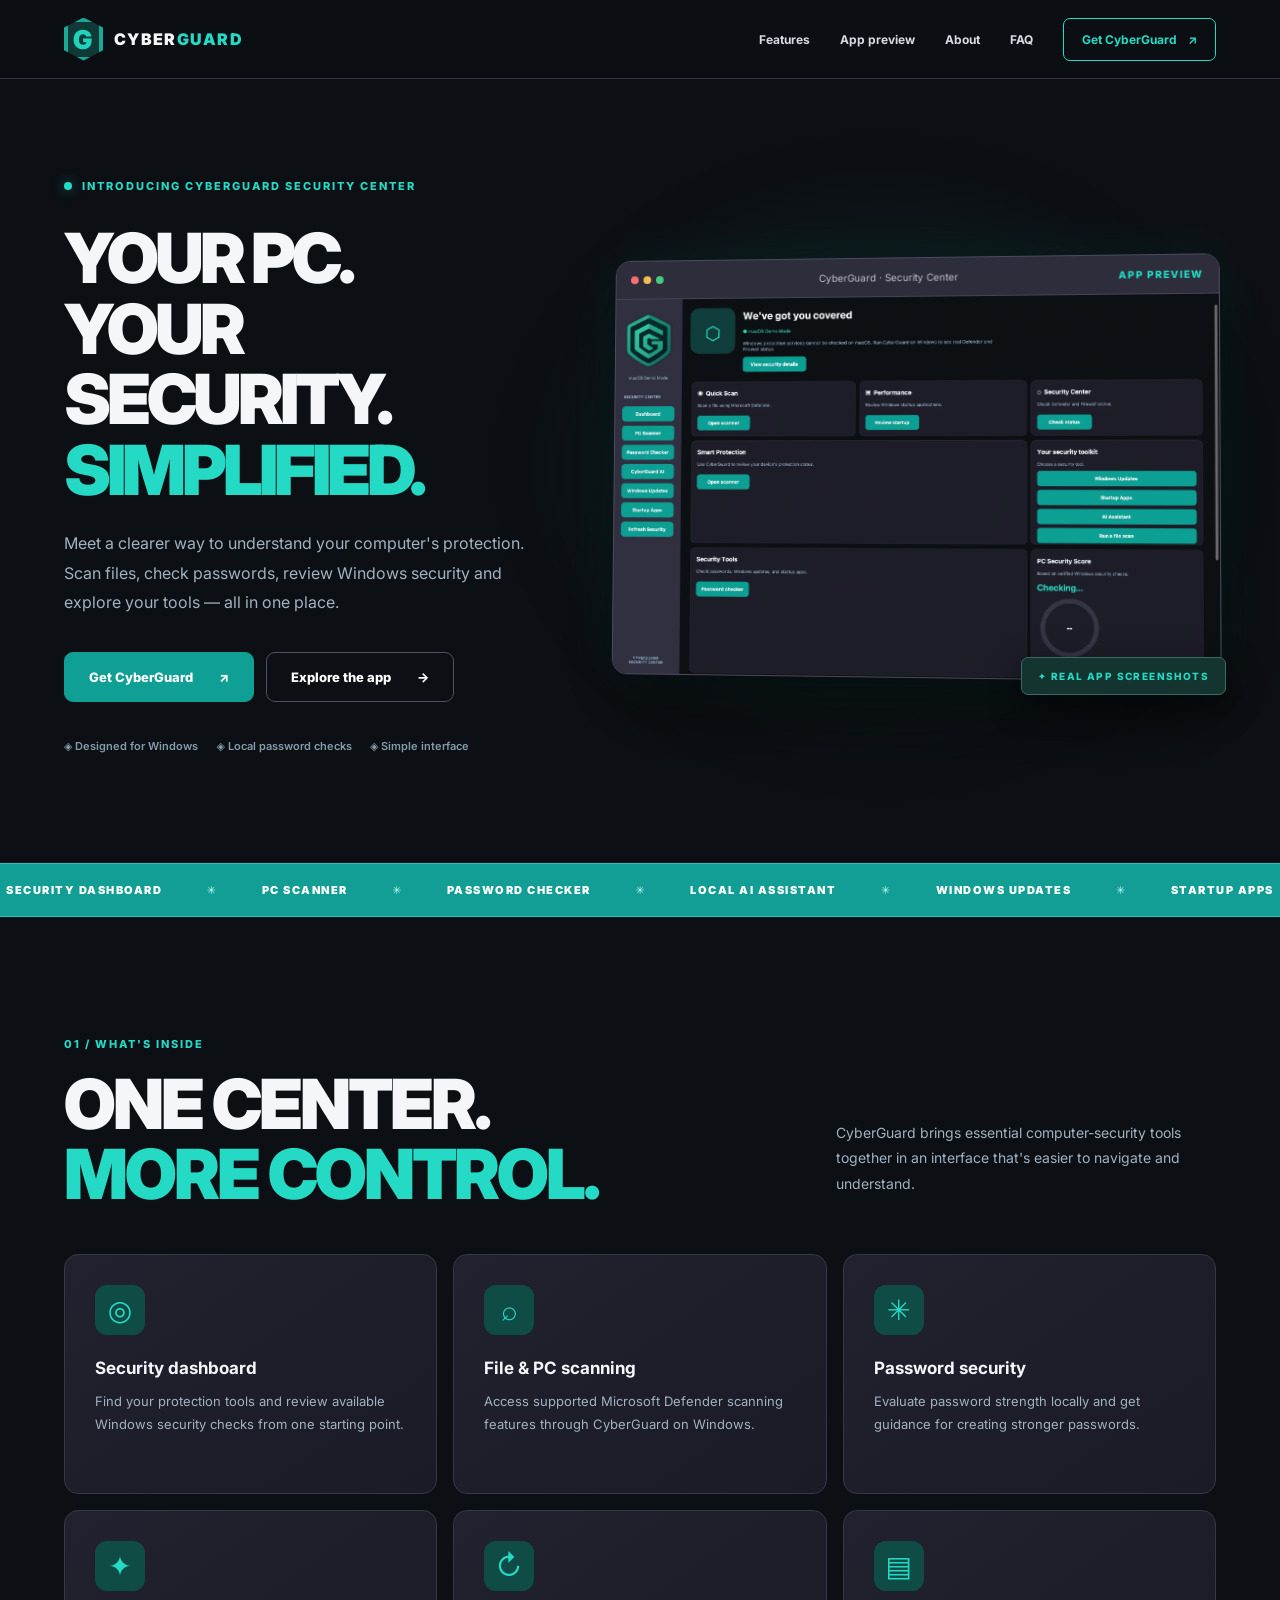
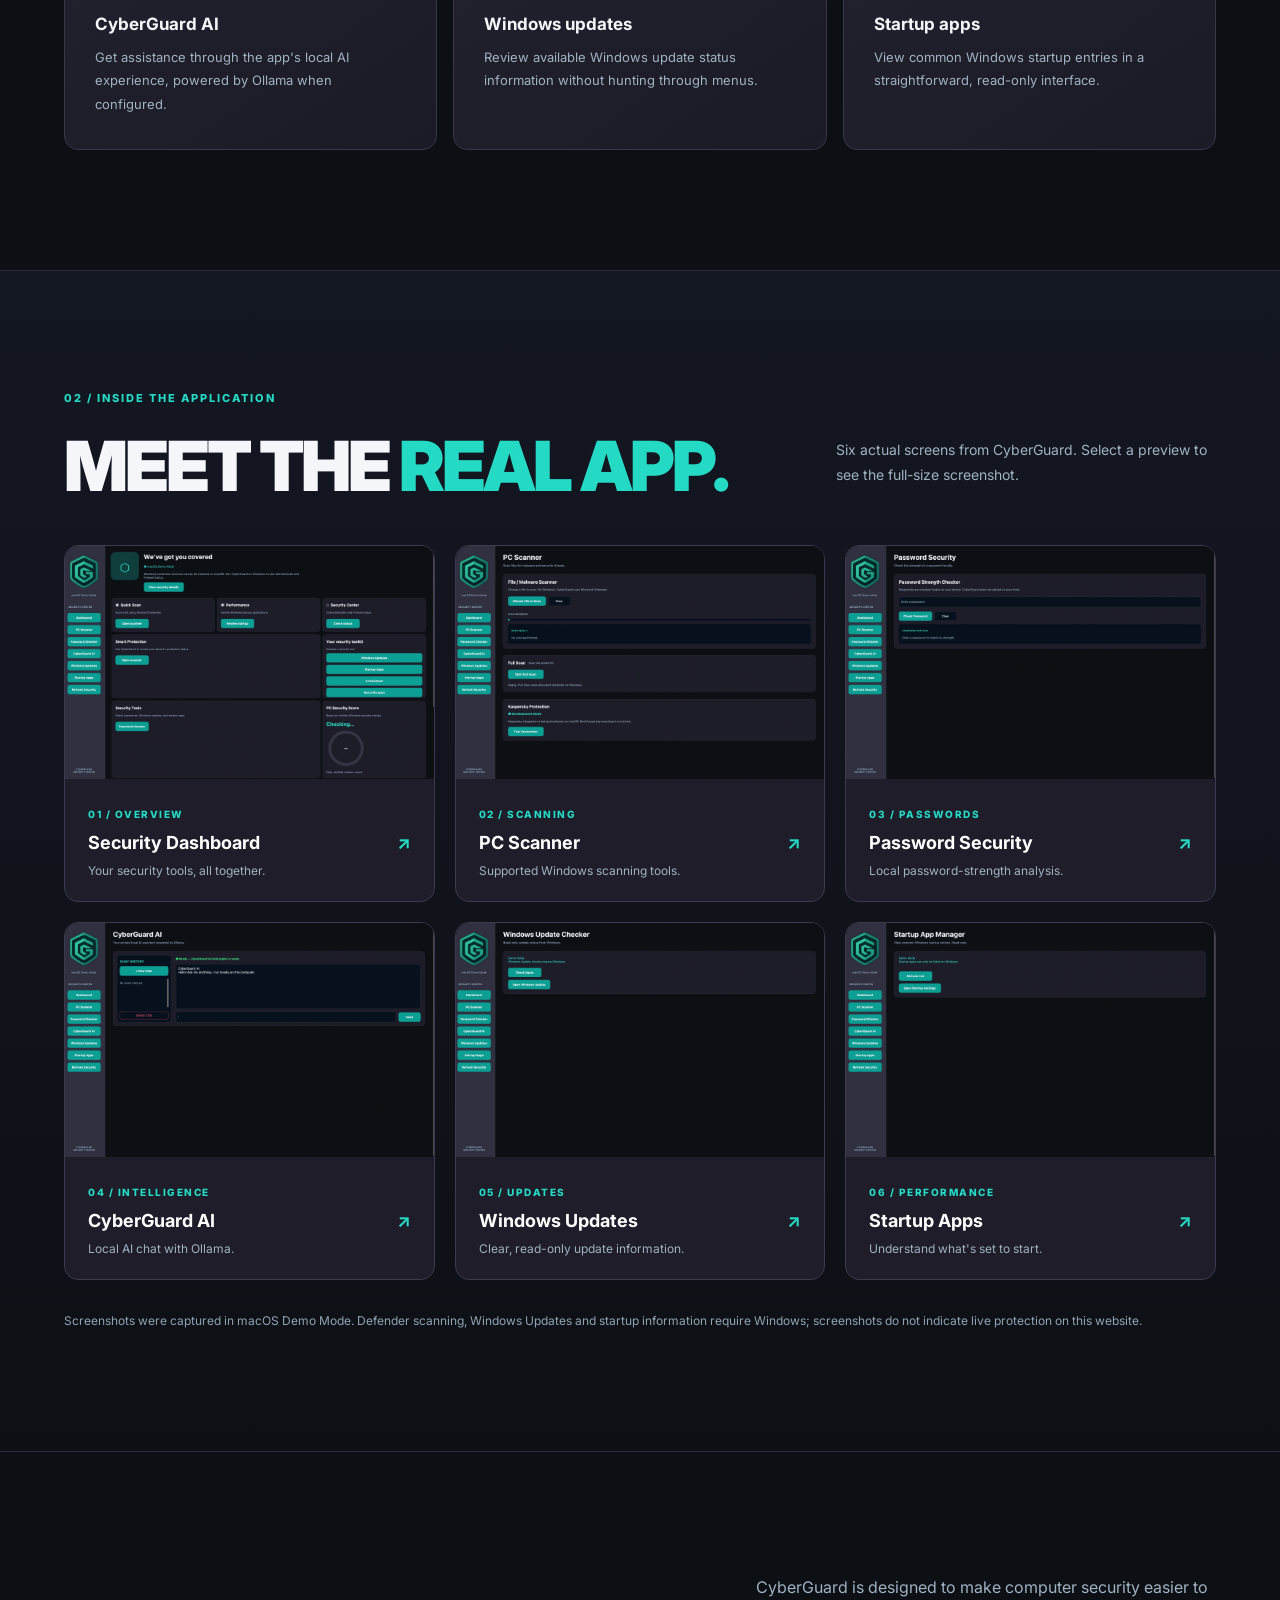
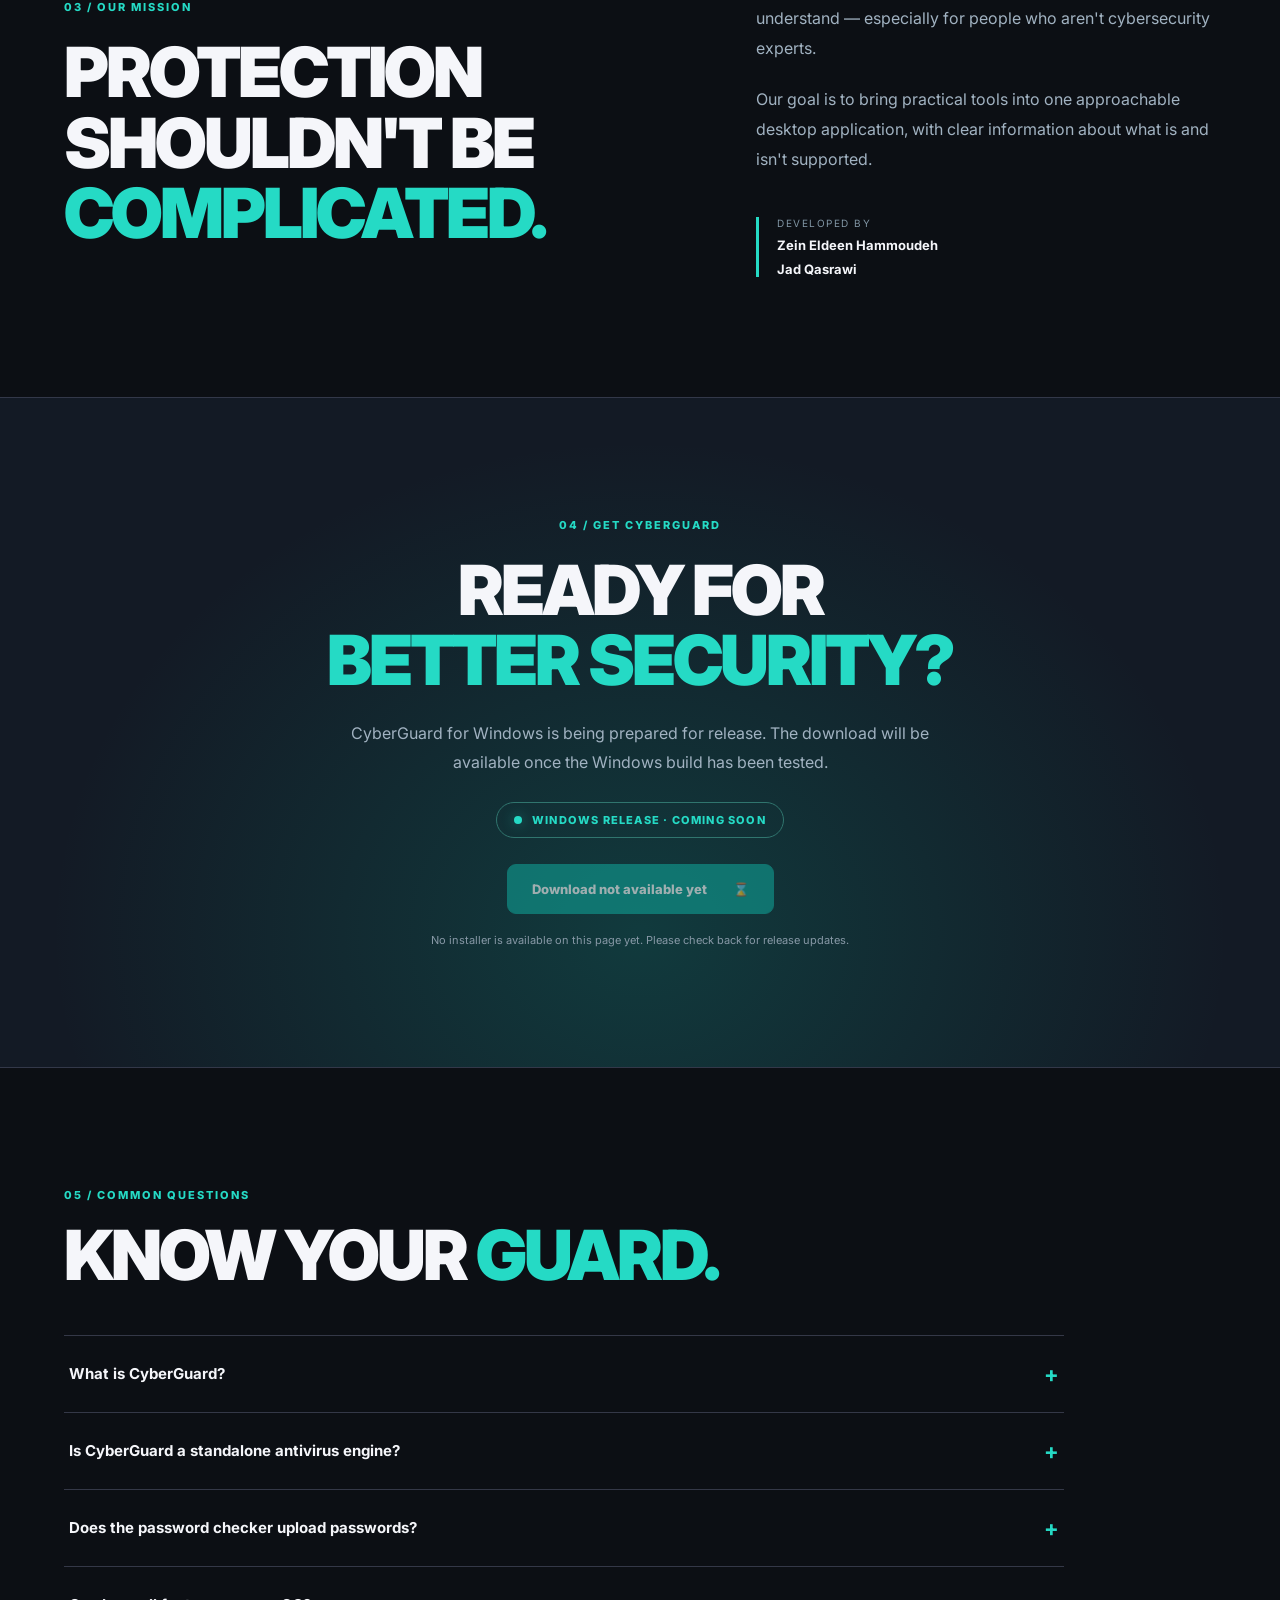
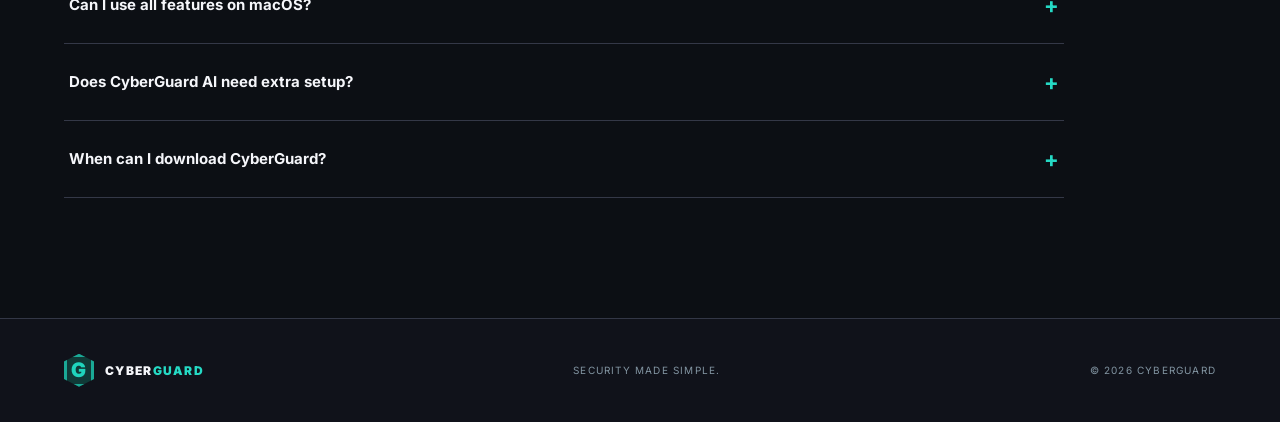
==== commit e65b71f6: "Add files via upload" ====
--- a/index.html
+++ b/index.html
@@ -1,585 +1,45 @@
-
-<!DOCTYPE html>
+<!doctype html>
 <html lang="en">
 <head>
-    <meta charset="UTF-8">
-    <meta name="viewport" content="width=device-width, initial-scale=1">
-
-    <meta name="google-site-verification" content="-7U2nvHTE0Q054gaRIflV0oqLyigAmgOBq8eHDV3sUo">
-
-    <title>CyberGuard | Security Made Simple</title>
-    <meta name="description" content="CyberGuard makes computer security easier with Windows protection monitoring, PC scanning, password security, and local AI assistance.">
-    <meta name="theme-color" content="#02070d">
-    <meta name="robots" content="index, follow">
-
-    <link rel="icon" type="image/png" href="assets/logo-new.png">
-    <link rel="stylesheet" href="style.css">
-
-    <style>
-        /* CyberGuard 2.0 Announcement */
-        .update-section {
-            background: linear-gradient(135deg, #02070d, #061c35, #02070d);
-            padding: 90px 6%;
-            color: white;
-            text-align: center;
-            border-top: 1px solid #10456b;
-            border-bottom: 1px solid #10456b;
-        }
-
-        .update-badge {
-            display: inline-block;
-            color: #00d9ff;
-            border: 1px solid #00d9ff;
-            border-radius: 50px;
-            padding: 9px 22px;
-            font-size: 12px;
-            font-weight: bold;
-            letter-spacing: 2px;
-            margin-bottom: 25px;
-        }
-
-        .update-section h2 {
-            font-size: clamp(36px, 6vw, 75px);
-            line-height: 1.1;
-            margin-bottom: 25px;
-        }
-
-        .update-section h2 span {
-            color: #00d9ff;
-        }
-
-        .update-description {
-            max-width: 760px;
-            margin: 0 auto 40px;
-            color: #b5c9da;
-            line-height: 1.8;
-            font-size: 16px;
-        }
-
-        .update-features {
-            display: grid;
-            grid-template-columns: repeat(4, 1fr);
-            gap: 18px;
-            max-width: 1200px;
-            margin: 40px auto;
-        }
-
-        .update-feature {
-            background: #071525;
-            border: 1px solid #0b4266;
-            border-radius: 16px;
-            padding: 30px 20px;
-            transition: transform 0.3s, box-shadow 0.3s;
-        }
-
-        .update-feature:hover {
-            transform: translateY(-8px);
-            box-shadow: 0 0 30px rgba(0, 140, 255, 0.2);
-        }
-
-        .update-feature .feature-icon {
-            font-size: 35px;
-            display: block;
-            margin-bottom: 18px;
-        }
-
-        .update-feature h3 {
-            color: white;
-            font-size: 18px;
-            margin-bottom: 12px;
-        }
-
-        .update-feature p {
-            color: #8fa9bd;
-            font-size: 13px;
-            line-height: 1.7;
-        }
-
-        .preview-title {
-            color: #00d9ff;
-            margin-top: 65px;
-            margin-bottom: 25px;
-            letter-spacing: 2px;
-        }
-
-        .preview-gallery {
-            display: grid;
-            grid-template-columns: repeat(3, 1fr);
-            gap: 20px;
-            max-width: 1200px;
-            margin: 0 auto;
-        }
-
-        .preview-item {
-            background: #071525;
-            border: 1px solid #0b4266;
-            border-radius: 14px;
-            overflow: hidden;
-        }
-
-        .preview-item img {
-            width: 100%;
-            height: 230px;
-            object-fit: contain;
-            background: #02070d;
-            display: block;
-        }
-
-        .preview-item p {
-            padding: 16px;
-            color: #dceeff;
-            font-weight: bold;
-        }
-
-        /* New blue and white logo effects */
-        .brand img,
-        .foot-brand img,
-        .final-logo,
-        #boot img {
-            filter: drop-shadow(0 0 12px rgba(0, 140, 255, 0.55));
-            transition: transform 0.3s ease, filter 0.3s ease;
-        }
-
-        .brand img:hover,
-        .foot-brand img:hover,
-        .final-logo:hover {
-            transform: scale(1.08);
-            filter: drop-shadow(0 0 22px rgba(0, 170, 255, 0.9));
-        }
-
-        @media (max-width: 900px) {
-            .update-features {
-                grid-template-columns: repeat(2, 1fr);
-            }
-
-            .preview-gallery {
-                grid-template-columns: repeat(2, 1fr);
-            }
-        }
-
-        @media (max-width: 600px) {
-            .update-features,
-            .preview-gallery {
-                grid-template-columns: 1fr;
-            }
-
-            .update-section {
-                padding: 65px 20px;
-            }
-        }
-    </style>
+  <meta charset="utf-8"><meta name="viewport" content="width=device-width, initial-scale=1">
+  <meta name="theme-color" content="#0c0f14"><meta name="description" content="Meet CyberGuard, a simple Windows security center with scanning, password checking, security insights and a local AI assistant.">
+  <title>CyberGuard — Security made simple</title>
+  <link rel="stylesheet" href="style.css"><script src="script.js" defer></script>
 </head>
-
 <body>
-
-    <!-- Startup animation -->
-    <div id="boot">
-        <img src="assets/logo-new.png" alt="CyberGuard" onerror="this.style.display='none'">
-        <span>CYBERGUARD</span>
-        <div class="bootline"></div>
-    </div>
-
-    <!-- Navigation -->
-    <header class="nav">
-        <a href="#home" class="brand">
-            <img src="assets/logo-new.png" alt="CyberGuard" onerror="this.style.display='none'">
-            <span>CYBERGUARD</span>
-        </a>
-
-        <button class="menu" aria-label="Open navigation">☰</button>
-
-        <nav>
-            <a href="#update">NEW UPDATE</a>
-            <a href="#scanner">SCANNER</a>
-            <a href="#password">PASSWORD</a>
-            <a href="#ai">AI</a>
-            <a href="#about">ABOUT</a>
-            <a href="#faq">FAQ</a>
-        </nav>
-
-        <a href="#download" class="download-top">DOWNLOAD</a>
-    </header>
-
-    <!-- Mobile navigation -->
-    <div class="mobile-nav">
-        <a href="#update">NEW UPDATE</a>
-        <a href="#scanner">SCANNER</a>
-        <a href="#password">PASSWORD</a>
-        <a href="#ai">CYBERGUARD AI</a>
-        <a href="#about">ABOUT</a>
-        <a href="#faq">FAQ</a>
-        <a href="#download">DOWNLOAD</a>
-    </div>
-
-    <main>
-
-        <!-- Home -->
-        <section id="home" class="panel hero" style="--bg:url('assets/dashboard.png')">
-            <div class="shade"></div>
-
-            <div class="content reveal">
-                <p class="kicker">CYBERGUARD SECURITY CENTER</p>
-
-                <h1>
-                    SECURITY<br>
-                    <span>MADE SIMPLE.</span>
-                </h1>
-
-                <p class="sub">
-                    One clear security center for protection status,
-                    PC scanning, password security, and local AI assistance.
-                </p>
-
-                <a href="#update" class="outline">
-                    DISCOVER CYBERGUARD 2.0 <span>→</span>
-                </a>
-            </div>
-
-            <div class="scroll">
-                SCROLL TO EXPLORE <b>↓</b>
-            </div>
-        </section>
-
-        <!-- CyberGuard 2.0 Update -->
-        <section id="update" class="update-section">
-
-            <div class="update-badge">
-                🚀 NEXT GENERATION • COMING SOON
-            </div>
-
-            <h2>
-                CYBERGUARD <span>2.0</span><br>
-                IS COMING.
-            </h2>
-
-            <p class="update-description">
-                We're working on a major CyberGuard upgrade!
-                Get ready for a more interactive security experience
-                with animated security monitoring, live activity updates,
-                improved scanning visuals, and security achievements.
-                The new Windows release is coming after testing is complete.
-            </p>
-
-            <div class="update-features">
-
-                <div class="update-feature">
-                    <span class="feature-icon">🛡️</span>
-                    <h3>Animated Security Score</h3>
-                    <p>
-                        An animated security score based on available
-                        Windows protection checks.
-                    </p>
-                </div>
-
-                <div class="update-feature">
-                    <span class="feature-icon">📊</span>
-                    <h3>Live Security Activity</h3>
-                    <p>
-                        Follow security checks and scanning events
-                        with a clear activity timeline.
-                    </p>
-                </div>
-
-                <div class="update-feature">
-                    <span class="feature-icon">🔍</span>
-                    <h3>Scanning Animations</h3>
-                    <p>
-                        A redesigned scanning experience with
-                        smooth visual feedback.
-                    </p>
-                </div>
-
-                <div class="update-feature">
-                    <span class="feature-icon">🏆</span>
-                    <h3>Achievements & XP</h3>
-                    <p>
-                        Earn achievements for completing useful
-                        security activities.
-                    </p>
-                </div>
-
-            </div>
-
-            <h3 class="preview-title">CYBERGUARD PREVIEW</h3>
-
-            <div class="preview-gallery">
-
-                <div class="preview-item">
-                    <img src="assets/dashboard.png" alt="CyberGuard dashboard preview" loading="lazy">
-                    <p>Security Dashboard</p>
-                </div>
-
-                <div class="preview-item">
-                    <img src="assets/scanner.png" alt="CyberGuard scanner preview" loading="lazy">
-                    <p>PC Scanner</p>
-                </div>
-
-                <div class="preview-item">
-                    <img src="assets/ai.png" alt="CyberGuard AI preview" loading="lazy">
-                    <p>CyberGuard AI</p>
-                </div>
-
-            </div>
-
-        </section>
-
-        <!-- Scanner -->
-        <section id="scanner" class="panel" style="--bg:url('assets/scanner.png')">
-            <div class="shade"></div>
-
-            <div class="content reveal">
-                <p class="kicker">01 / PC PROTECTION</p>
-
-                <h2>
-                    SCAN.<br>
-                    DETECT.<br>
-                    <span>PROTECT.</span>
-                </h2>
-
-                <p class="sub">
-                    Access supported Microsoft Defender scanning
-                    features through the CyberGuard interface on Windows.
-                </p>
-
-                <a href="#password" class="outline">
-                    PASSWORD SECURITY <span>→</span>
-                </a>
-            </div>
-        </section>
-
-        <!-- Password Checker -->
-        <section id="password" class="panel right" style="--bg:url('assets/password.png')">
-            <div class="shade"></div>
-
-            <div class="content reveal">
-                <p class="kicker">02 / PASSWORD SECURITY</p>
-
-                <h2>
-                    BUILD<br>
-                    <span>STRONGER.</span>
-                </h2>
-
-                <p class="sub">
-                    Evaluate password strength locally and receive
-                    suggestions for creating stronger passwords.
-                </p>
-
-                <a href="#ai" class="outline">
-                    MEET CYBERGUARD AI <span>→</span>
-                </a>
-            </div>
-        </section>
-
-        <!-- CyberGuard AI -->
-        <section id="ai" class="panel" style="--bg:url('assets/ai.png')">
-            <div class="shade"></div>
-
-            <div class="content reveal">
-                <p class="kicker">03 / LOCAL INTELLIGENCE</p>
-
-                <h2>
-                    MEET<br>
-                    <span>CYBERGUARD AI.</span>
-                </h2>
-
-                <p class="sub">
-                    A local assistant powered by Ollama for cybersecurity
-                    guidance, troubleshooting, programming, and general
-                    questions, with persistent chat history.
-                </p>
-
-                <a href="#about" class="outline">
-                    OUR MISSION <span>→</span>
-                </a>
-            </div>
-        </section>
-
-        <!-- About -->
-        <section id="about" class="mission">
-            <div class="mission-inner reveal">
-                <p class="kicker">04 / OUR MISSION</p>
-
-                <h2>
-                    PROTECTION SHOULDN'T<br>
-                    BE <span>COMPLICATED.</span>
-                </h2>
-
-                <div class="mission-grid">
-                    <p>
-                        CyberGuard is designed to make computer protection
-                        easier to understand, especially for people
-                        without advanced cybersecurity knowledge.
-                    </p>
-
-                    <p>
-                        Our goal is to bring useful security tools into
-                        one simple application while keeping security
-                        information clear and truthful.
-                    </p>
-                </div>
-
-                <div class="stats">
-                    <div>
-                        <b>4</b>
-                        <span>CORE TOOLS</span>
-                    </div>
-
-                    <div>
-                        <b>1</b>
-                        <span>SECURITY CENTER</span>
-                    </div>
-
-                    <div>
-                        <b>LOCAL</b>
-                        <span>AI ASSISTANT</span>
-                    </div>
-                </div>
-
-                <p class="made">
-                    DEVELOPED BY<br>
-                    <b>Zein Eldeen Hammoudeh</b><br>
-                    <b>Jad Qasrawi</b>
-                </p>
-            </div>
-        </section>
-
-        <!-- Requirements -->
-        <section class="requirements">
-            <div class="reveal">
-                <p class="kicker">SYSTEM REQUIREMENTS</p>
-
-                <h2>
-                    BUILT FOR <span>WINDOWS.</span>
-                </h2>
-            </div>
-
-            <div class="req-grid reveal">
-                <div>
-                    <b>WINDOWS 11</b>
-                    <p>
-                        Primary target for CyberGuard security features
-                        and CyberGuard AI.
-                    </p>
-                </div>
-
-                <div>
-                    <b>MICROSOFT DEFENDER</b>
-                    <p>
-                        Used for supported Windows security monitoring
-                        and scanning features.
-                    </p>
-                </div>
-
-                <div>
-                    <b>OLLAMA</b>
-                    <p>
-                        Required for the local CyberGuard AI experience
-                        in the current build.
-                    </p>
-                </div>
-            </div>
-        </section>
-
-        <!-- FAQ -->
-        <section id="faq" class="faq">
-            <div class="reveal">
-                <p class="kicker">FREQUENTLY ASKED QUESTIONS</p>
-
-                <h2>
-                    KNOW YOUR <span>GUARD.</span>
-                </h2>
-            </div>
-
-            <div class="faq-list reveal">
-
-                <details>
-                    <summary>What is CyberGuard?<b>+</b></summary>
-                    <p>
-                        CyberGuard is a desktop security application
-                        that brings protection status, scanning,
-                        password tools, and local AI into one interface.
-                    </p>
-                </details>
-
-                <details>
-                    <summary>Is CyberGuard an antivirus engine?<b>+</b></summary>
-                    <p>
-                        No. CyberGuard acts as a security dashboard
-                        and controller around supported security tools
-                        such as Microsoft Defender.
-                    </p>
-                </details>
-
-                <details>
-                    <summary>Does the Password Checker upload my password?<b>+</b></summary>
-                    <p>
-                        No. Password strength is evaluated locally
-                        in the application.
-                    </p>
-                </details>
-
-                <details>
-                    <summary>Does CyberGuard AI need internet?<b>+</b></summary>
-                    <p>
-                        The current AI feature uses Ollama locally.
-                        Once the required model is installed, its
-                        conversations can run without internet access.
-                    </p>
-                </details>
-
-                <details>
-                    <summary>When can I download CyberGuard?<b>+</b></summary>
-                    <p>
-                        The Windows installer will be released
-                        after the final build has been tested.
-                    </p>
-                </details>
-
-            </div>
-        </section>
-
-        <!-- Download -->
-        <section id="download" class="final">
-            <div class="final-glow"></div>
-
-            <img src="assets/logo-new.png" alt="CyberGuard logo" class="final-logo">
-
-            <div class="reveal">
-                <p class="kicker">CYBERGUARD FOR WINDOWS</p>
-
-                <h2>
-                    READY TO<br>
-                    <span>PROTECT?</span>
-                </h2>
-
-                <p>
-                    The final installer is coming soon.
-                    Download will be enabled after the
-                    Windows build is fully tested.
-                </p>
-
-                <button id="downloadBtn" class="outline" type="button">
-                    COMING SOON
-                </button>
-
-                <small>FINAL VERSION • WINDOWS BUILD PENDING</small>
-            </div>
-        </section>
-
-    </main>
-
-    <!-- Footer -->
-    <footer>
-        <a href="#home" class="foot-brand">
-            <img src="assets/logo-new.png" alt="CyberGuard" onerror="this.style.display='none'">
-            CYBERGUARD
-        </a>
-
-        <span>SECURITY MADE SIMPLE.</span>
-        <span>© 2026 CYBERGUARD</span>
-    </footer>
-
-    <script src="script.js"></script>
-
-</body>
-</html>+  <header class="site-header" id="top"><div class="nav-wrap">
+    <a href="#top" class="brand" aria-label="CyberGuard home"><span class="brand-mark" aria-hidden="true">G</span><span>CYBER<span class="brand-accent">GUARD</span></span></a>
+    <button class="menu-toggle" aria-label="Open navigation" aria-expanded="false" aria-controls="primary-nav">☰</button>
+    <nav id="primary-nav" aria-label="Main navigation"><a href="#features">Features</a><a href="#showcase">App preview</a><a href="#about">About</a><a href="#faq">FAQ</a><a class="nav-download" href="#download">Get CyberGuard <span>↗</span></a></nav>
+  </div></header>
+  <main>
+    <section class="hero section-shell"><div class="hero-glow" aria-hidden="true"></div>
+      <div class="hero-copy"><div class="eyebrow"><span class="status-dot"></span> INTRODUCING CYBERGUARD SECURITY CENTER</div>
+        <h1>YOUR PC.<br>YOUR SECURITY.<br><span>SIMPLIFIED.</span></h1>
+        <p class="hero-description">Meet a clearer way to understand your computer's protection. Scan files, check passwords, review Windows security and explore your tools — all in one place.</p>
+        <div class="hero-actions"><a class="button primary" href="#download">Get CyberGuard <span>↗</span></a><a class="button secondary" href="#showcase">Explore the app <span>→</span></a></div>
+        <div class="hero-meta"><span>◈ Designed for Windows</span><span>◈ Local password checks</span><span>◈ Simple interface</span></div>
+      </div>
+      <div class="hero-visual"><div class="window-chrome"><div class="window-bar"><span class="window-dots"><i></i><i></i><i></i></span><span>CyberGuard · Security Center</span><span class="window-label">APP PREVIEW</span></div><img src="assets/dashboard.webp" alt="Actual CyberGuard desktop dashboard with security cards and navigation" fetchpriority="high"></div><div class="float-tag">✦ REAL APP SCREENSHOTS</div></div>
+    </section>
+    <div class="ticker" aria-label="CyberGuard capabilities"><div>SECURITY DASHBOARD <b>✳</b> PC SCANNER <b>✳</b> PASSWORD CHECKER <b>✳</b> LOCAL AI ASSISTANT <b>✳</b> WINDOWS UPDATES <b>✳</b> STARTUP APPS</div></div>
+    <section class="intro section-shell" id="features"><div class="section-label">01 / WHAT'S INSIDE</div><div class="section-heading"><h2>ONE CENTER.<br><span>MORE CONTROL.</span></h2><p>CyberGuard brings essential computer-security tools together in an interface that's easier to navigate and understand.</p></div>
+      <div class="feature-grid"><article class="feature-card"><div class="feature-icon">◎</div><h3>Security dashboard</h3><p>Find your protection tools and review available Windows security checks from one starting point.</p></article><article class="feature-card"><div class="feature-icon">⌕</div><h3>File & PC scanning</h3><p>Access supported Microsoft Defender scanning features through CyberGuard on Windows.</p></article><article class="feature-card"><div class="feature-icon">✳</div><h3>Password security</h3><p>Evaluate password strength locally and get guidance for creating stronger passwords.</p></article><article class="feature-card"><div class="feature-icon">✦</div><h3>CyberGuard AI</h3><p>Get assistance through the app's local AI experience, powered by Ollama when configured.</p></article><article class="feature-card"><div class="feature-icon">↻</div><h3>Windows updates</h3><p>Review available Windows update status information without hunting through menus.</p></article><article class="feature-card"><div class="feature-icon">▤</div><h3>Startup apps</h3><p>View common Windows startup entries in a straightforward, read-only interface.</p></article></div>
+    </section>
+    <section class="showcase" id="showcase"><div class="section-shell"><div class="section-label">02 / INSIDE THE APPLICATION</div><div class="section-heading"><h2>MEET THE <span>REAL APP.</span></h2><p>Six actual screens from CyberGuard. Select a preview to see the full-size screenshot.</p></div>
+      <div class="showcase-grid">
+        <button class="screen-card featured" data-screen="dashboard" aria-label="View full-size dashboard screenshot"><div class="screen-image"><img src="assets/dashboard.webp" alt="CyberGuard dashboard screen" loading="lazy"></div><div class="screen-info"><span>01 / OVERVIEW</span><h3>Security Dashboard <b>↗</b></h3><p>Your security tools, all together.</p></div></button>
+        <button class="screen-card" data-screen="scanner" aria-label="View full-size PC Scanner screenshot"><div class="screen-image"><img src="assets/scanner.webp" alt="CyberGuard PC scanner screen" loading="lazy"></div><div class="screen-info"><span>02 / SCANNING</span><h3>PC Scanner <b>↗</b></h3><p>Supported Windows scanning tools.</p></div></button>
+        <button class="screen-card" data-screen="password" aria-label="View full-size password security screenshot"><div class="screen-image"><img src="assets/password.webp" alt="CyberGuard password strength checker screen" loading="lazy"></div><div class="screen-info"><span>03 / PASSWORDS</span><h3>Password Security <b>↗</b></h3><p>Local password-strength analysis.</p></div></button>
+        <button class="screen-card" data-screen="ai" aria-label="View full-size CyberGuard AI screenshot"><div class="screen-image"><img src="assets/ai.webp" alt="CyberGuard AI chat screen" loading="lazy"></div><div class="screen-info"><span>04 / INTELLIGENCE</span><h3>CyberGuard AI <b>↗</b></h3><p>Local AI chat with Ollama.</p></div></button>
+        <button class="screen-card" data-screen="updates" aria-label="View full-size Windows Updates screenshot"><div class="screen-image"><img src="assets/updates.webp" alt="CyberGuard Windows Update Checker screen" loading="lazy"></div><div class="screen-info"><span>05 / UPDATES</span><h3>Windows Updates <b>↗</b></h3><p>Clear, read-only update information.</p></div></button>
+        <button class="screen-card" data-screen="startup" aria-label="View full-size Startup Apps screenshot"><div class="screen-image"><img src="assets/startup.webp" alt="CyberGuard Startup App Manager screen" loading="lazy"></div><div class="screen-info"><span>06 / PERFORMANCE</span><h3>Startup Apps <b>↗</b></h3><p>Understand what's set to start.</p></div></button>
+      </div><p class="demo-note">Screenshots were captured in macOS Demo Mode. Defender scanning, Windows Updates and startup information require Windows; screenshots do not indicate live protection on this website.</p>
+    </div></section>
+    <section class="about section-shell" id="about"><div><div class="section-label">03 / OUR MISSION</div><h2>PROTECTION<br>SHOULDN'T BE<br><span>COMPLICATED.</span></h2></div><div class="about-side"><p>CyberGuard is designed to make computer security easier to understand — especially for people who aren't cybersecurity experts.</p><p>Our goal is to bring practical tools into one approachable desktop application, with clear information about what is and isn't supported.</p><div class="creator"><small>DEVELOPED BY</small><strong>Zein Eldeen Hammoudeh</strong><strong>Jad Qasrawi</strong></div></div></section>
+    <section class="download-section" id="download"><div class="download-glow" aria-hidden="true"></div><div class="download-inner"><div class="section-label">04 / GET CYBERGUARD</div><h2>READY FOR<br><span>BETTER SECURITY?</span></h2><p>CyberGuard for Windows is being prepared for release. The download will be available once the Windows build has been tested.</p><div class="download-status"><span class="status-dot"></span> WINDOWS RELEASE · COMING SOON</div><button class="button primary disabled-download" type="button" disabled aria-disabled="true">Download not available yet <span>⌛</span></button><small>No installer is available on this page yet. Please check back for release updates.</small></div></section>
+    <section class="faq section-shell" id="faq"><div class="section-label">05 / COMMON QUESTIONS</div><div class="section-heading"><h2>KNOW YOUR <span>GUARD.</span></h2></div><div class="faq-list"><details><summary>What is CyberGuard?<span>+</span></summary><p>CyberGuard is a desktop security center that brings scanning, password-strength checking, Windows status tools and an optional local AI assistant into one interface.</p></details><details><summary>Is CyberGuard a standalone antivirus engine?<span>+</span></summary><p>No. CyberGuard uses supported Microsoft Defender functionality for Windows scans. It is not a replacement for an antivirus engine.</p></details><details><summary>Does the password checker upload passwords?<span>+</span></summary><p>The app's password-strength checker is designed to run locally without uploading or saving the entered password.</p></details><details><summary>Can I use all features on macOS?<span>+</span></summary><p>No. The screenshots shown here were captured in macOS Demo Mode. Windows-specific security checks and scanning require Windows.</p></details><details><summary>Does CyberGuard AI need extra setup?<span>+</span></summary><p>The local AI assistant uses Ollama and requires the relevant local setup and model to be available.</p></details><details><summary>When can I download CyberGuard?<span>+</span></summary><p>The Windows installer is not yet published. The download section will be updated after testing is complete.</p></details></div></section>
+  </main>
+  <footer><div class="footer-inner"><a href="#top" class="brand"><span class="brand-mark">G</span><span>CYBER<span class="brand-accent">GUARD</span></span></a><span>SECURITY MADE SIMPLE.</span><span>© 2026 CYBERGUARD</span></div></footer>
+  <dialog class="lightbox" id="lightbox" aria-label="App screenshot preview"><div class="lightbox-top"><strong id="lightbox-title">App preview</strong><button type="button" id="close-lightbox" aria-label="Close screenshot">✕</button></div><img id="lightbox-img" src="assets/dashboard.webp" alt="Full-size CyberGuard app screenshot"><div class="lightbox-bottom"><button type="button" id="prev-screen">← Previous</button><span id="lightbox-count">1 / 6</span><button type="button" id="next-screen">Next →</button></div></dialog>
+</body></html>
--- a/style.css
+++ b/style.css
@@ -1,14 +1,2 @@
-@import url('https://fonts.googleapis.com/css2?family=Inter:wght@400;600;700;800;900&display=swap');
-:root{--cyan:#00d9ff;--blue:#008cff;--dark:#01070d;--muted:#9db3c5}
-*{box-sizing:border-box}html{scroll-behavior:smooth;scroll-padding-top:84px}body{margin:0;background:#02070d;color:#fff;font-family:Inter,Arial,sans-serif;overflow-x:hidden}a{color:inherit}img{max-width:100%}
-.nav{height:82px;position:fixed;inset:0 0 auto;z-index:50;display:flex;align-items:center;padding:0 4vw;gap:30px;background:#02070df0;border-bottom:1px solid #123044;backdrop-filter:blur(15px)}.nav.solid{background:#02070dfb}.brand{display:flex;align-items:center;gap:10px;text-decoration:none;font-weight:900;letter-spacing:1.6px;white-space:nowrap}.brand img{width:46px;height:46px;object-fit:contain}.nav nav{display:flex;gap:24px;margin-left:auto}.nav nav a,.download-top{font-size:11px;font-weight:800;letter-spacing:1px;text-decoration:none;white-space:nowrap}.nav nav a:hover{color:var(--cyan)}.download-top{border:1px solid #fff;padding:11px 17px}.menu{display:none;background:none;border:0;color:#fff;font-size:24px;cursor:pointer}.mobile-nav{display:none}
-main{padding-top:82px}.panel{position:relative;isolation:isolate;min-height:690px;padding:100px 7vw;display:flex;align-items:center;overflow:hidden;background:radial-gradient(circle at 75% 35%,#073151,#02070d 65%);gap:5vw}.panel::before{content:"";position:absolute;z-index:-2;inset:5% 3% 5% 43%;background-image:var(--bg);background-position:center;background-size:contain;background-repeat:no-repeat;opacity:.98;filter:drop-shadow(0 18px 40px #0009)}.panel .shade{position:absolute;z-index:-1;inset:0;pointer-events:none;background:linear-gradient(90deg,#02070d 0%,#02070df0 27%,#02070d20 70%)}.panel .content{position:relative;z-index:2;width:min(590px,100%)}.panel.right{justify-content:flex-end}.panel.right::before{inset:5% 43% 5% 3%}.panel.right .shade{background:linear-gradient(270deg,#02070d 0%,#02070df0 27%,#02070d20 70%)}.panel.right .content{text-align:right}.panel.right .sub{margin-left:auto}.hero{min-height:740px}.kicker{font-size:12px;font-weight:800;letter-spacing:2.2px;margin:0 0 17px}.content h1,.content h2,.mission h2,.final h2{font-size:clamp(42px,5.4vw,78px);line-height:1.02;letter-spacing:-.055em;margin:0 0 25px;font-weight:900;overflow-wrap:break-word}.content h1 span,.content h2 span,.mission h2 span,.requirements h2 span,.faq h2 span,.final h2 span{color:var(--cyan)}.sub{font-size:15px;line-height:1.75;color:#d2dde5;max-width:510px}.outline{display:inline-flex;align-items:center;justify-content:space-between;gap:25px;margin-top:18px;padding:15px 20px;min-width:215px;border:2px solid #fff;background:transparent;color:#fff;text-decoration:none;font-size:11px;font-weight:900;letter-spacing:1px;cursor:pointer;transition:.25s}.outline:hover{background:#fff;color:#000}.scroll{position:absolute;right:2vw;bottom:45px;font-size:10px;letter-spacing:1.4px;writing-mode:vertical-rl}.scroll b{font-size:17px;margin-top:8px}
-.mission{background:radial-gradient(circle at 80% 25%,#00416b44,transparent 35%),#02070d;padding:130px 7vw}.mission-inner{max-width:1200px;margin:auto}.mission-grid{display:grid;grid-template-columns:1fr 1fr;gap:65px;max-width:950px;color:var(--muted);line-height:1.8}.stats{display:flex;gap:55px;margin-top:55px;flex-wrap:wrap}.stats div{display:flex;flex-direction:column;border-left:2px solid var(--cyan);padding-left:15px}.stats b{font-size:25px}.stats span{font-size:9px;color:#7892a5;letter-spacing:1.5px;margin-top:5px}.made{margin-top:60px;color:#7892a5;font-size:12px;line-height:1.7}.made b{color:#fff}
-.requirements,.faq{background:#02070d;padding:110px 7vw}.requirements h2,.faq h2{font-size:clamp(40px,5.5vw,76px);line-height:1.04;letter-spacing:-.05em;margin:20px 0 60px}.req-grid{display:grid;grid-template-columns:repeat(3,minmax(0,1fr));gap:1px;background:#173247;border:1px solid #173247}.req-grid>div{background:#06111e;padding:35px;min-height:190px}.req-grid b{font-size:14px;letter-spacing:1px}.req-grid p{color:#8fa9bd;line-height:1.7;font-size:13px}.faq-list{max-width:1000px}.faq details{border-top:1px solid #173247}.faq details:last-child{border-bottom:1px solid #173247}.faq summary{list-style:none;cursor:pointer;padding:25px 4px;font-size:15px;font-weight:800}.faq summary::-webkit-details-marker{display:none}.faq summary b{float:right;color:var(--cyan);font-size:20px}.faq details p{color:#8fa9bd;max-width:760px;line-height:1.8;padding:0 0 25px;margin:0}
-.final{min-height:690px;position:relative;background:#000;display:grid;grid-template-columns:.9fr 1.1fr;align-items:center;gap:30px;padding:100px 9vw;overflow:hidden}.final-logo{width:min(430px,90%);position:relative;z-index:2;filter:drop-shadow(0 0 45px #008cff66)}.final>div:last-child{z-index:3}.final h2{margin:15px 0 25px}.final p:not(.kicker){color:var(--muted);max-width:530px;line-height:1.7}.final-glow{position:absolute;width:450px;height:450px;left:8%;background:#007bff;filter:blur(150px);opacity:.2;border-radius:50%;pointer-events:none}.final small{display:block;margin-top:18px;color:#587186;font-size:9px;letter-spacing:1.5px}
-footer{min-height:90px;padding:20px 5vw;display:flex;align-items:center;justify-content:space-between;gap:20px;background:#02070d;border-top:1px solid #102737;color:#70889a;font-size:10px;letter-spacing:1.3px}.foot-brand{display:flex;align-items:center;gap:8px;text-decoration:none;color:#fff;font-weight:900}.foot-brand img{width:32px}.reveal{opacity:1;transform:none}.reveal.show{opacity:1;transform:none}
-#boot{position:fixed;inset:0;background:#01060b;z-index:999;display:grid;place-content:center;justify-items:center;gap:15px;transition:opacity .65s,visibility .65s}#boot.hide{opacity:0;visibility:hidden;pointer-events:none}#boot img{width:145px;filter:drop-shadow(0 0 30px #008cff88);animation:bootpulse 1.2s ease-in-out infinite alternate}#boot span{font-weight:900;letter-spacing:6px;font-size:13px}.bootline{width:190px;height:2px;background:#102737;overflow:hidden}.bootline:after{content:"";display:block;width:50%;height:100%;background:var(--cyan);animation:load 1s linear infinite}@keyframes load{from{transform:translateX(-100%)}to{transform:translateX(200%)}}@keyframes bootpulse{to{transform:scale(1.04)}}
-@media(max-width:1100px){.nav nav{gap:13px}.nav nav a{font-size:10px}.brand span{font-size:13px}.panel{min-height:610px}.panel::before{inset:8% 2% 8% 40%}.panel.right::before{inset:8% 40% 8% 2%}}
-@media(max-width:800px){.nav{height:72px;padding:0 22px}.nav nav,.download-top{display:none}.menu{display:block;margin-left:auto}.mobile-nav{position:fixed;z-index:49;top:72px;left:0;right:0;background:#02070df9;padding:25px;flex-direction:column;gap:22px;border-bottom:1px solid #173247}.mobile-nav.open{display:flex}.mobile-nav a{color:#fff;text-decoration:none;font-size:12px;font-weight:800;letter-spacing:1px}main{padding-top:72px}html{scroll-padding-top:72px}.panel,.panel.right{min-height:0;display:flex;flex-direction:column;align-items:stretch;justify-content:flex-start;padding:70px 25px 35px;gap:20px}.panel::before,.panel.right::before{position:relative;inset:auto;order:2;display:block;min-height:220px;height:45vw;max-height:390px;width:100%;background-size:contain;background-position:center;filter:none;opacity:1}.panel .shade,.panel.right .shade{background:linear-gradient(180deg,#02070d66,#02070d00);pointer-events:none}.panel .content,.panel.right .content{width:100%;text-align:left;order:1}.panel.right .sub{margin-left:0}.content h1,.content h2,.mission h2,.final h2{font-size:clamp(40px,9vw,66px);letter-spacing:-.045em}.scroll{display:none}.mission{padding:85px 25px}.mission-grid{grid-template-columns:1fr;gap:10px}.requirements,.faq{padding:85px 25px}.requirements h2,.faq h2{font-size:clamp(38px,8vw,60px);letter-spacing:-.04em}.req-grid{grid-template-columns:1fr}.final{grid-template-columns:1fr;text-align:center;padding:90px 25px}.final-logo{width:240px;margin:auto}.final p{margin-inline:auto}footer{flex-direction:column;gap:14px}.stats{gap:22px}}
-@media(max-width:440px){.brand img{width:38px;height:38px}.brand span{font-size:11px;letter-spacing:1px}.panel,.panel.right{padding-inline:18px}.content h1,.content h2{font-size:clamp(35px,10vw,46px)}.outline{min-width:0;max-width:100%;font-size:10px}.panel::before,.panel.right::before{min-height:175px}.stats{gap:18px}}
-@media(prefers-reduced-motion:reduce){html{scroll-behavior:auto}*,*::before,*::after{animation-duration:.01ms!important;transition-duration:.01ms!important}}
+@import url('https://fonts.googleapis.com/css2?family=Inter:wght@400;500;600;700;800;900&display=swap');
+:root{--bg:#0c0f14;--card:#1e1d29;--card2:#242331;--line:#373747;--teal:#17b8a9;--bright:#25dac5;--text:#f5f6fa;--muted:#a1b2c1}*{box-sizing:border-box}html{scroll-behavior:smooth;scroll-padding-top:100px}body{margin:0;background:var(--bg);color:var(--text);font-family:Inter,system-ui,sans-serif;-webkit-font-smoothing:antialiased}button,a{font:inherit}a{color:inherit;text-decoration:none}button{cursor:pointer}button:focus-visible,a:focus-visible,summary:focus-visible{outline:3px solid var(--bright);outline-offset:4px}img{max-width:100%;display:block}.section-shell{max-width:1440px;margin:auto;padding-left:5vw;padding-right:5vw}.site-header{position:sticky;top:0;z-index:40;background:#0c0f14f2;border-bottom:1px solid #343341;backdrop-filter:blur(16px)}.nav-wrap{max-width:1540px;margin:auto;min-height:78px;padding:0 5vw;display:flex;align-items:center;justify-content:space-between;gap:30px}.brand{display:inline-flex;align-items:center;gap:11px;font-size:16px;font-weight:900;letter-spacing:1.3px;white-space:nowrap}.brand-accent{color:var(--bright)}.brand-mark{width:39px;height:43px;display:grid;place-items:center;color:#1fd4bc;font-weight:900;font-size:26px;border:4px solid #1aa996;clip-path:polygon(50% 0,100% 23%,100% 76%,50% 100%,0 76%,0 23%);background:#103a37}.site-header nav{display:flex;align-items:center;gap:30px}.site-header nav a{font-size:12px;font-weight:700;color:#d7dce3;transition:color .2s}.site-header nav a:hover{color:var(--bright)}.site-header nav .nav-download{border:1px solid var(--bright);color:var(--bright);padding:13px 18px;border-radius:7px}.nav-download span{margin-left:8px}.menu-toggle{display:none;color:white;background:transparent;border:0;font-size:26px}.hero{position:relative;min-height:740px;display:grid;grid-template-columns:.88fr 1.12fr;align-items:center;gap:5vw;padding-top:100px;padding-bottom:110px;isolation:isolate}.hero-glow{position:absolute;right:0;top:7%;width:62%;height:85%;z-index:-1;background:radial-gradient(ellipse,#13695a42,transparent 65%);filter:blur(30px)}.eyebrow,.section-label{color:var(--bright);font-size:11px;font-weight:800;letter-spacing:2px}.eyebrow{display:flex;align-items:center;gap:10px}.status-dot{display:inline-block;flex:none;width:8px;height:8px;border-radius:50%;background:var(--bright);box-shadow:0 0 13px #25dac578}.hero h1{font-size:clamp(46px,5.4vw,88px);line-height:1.02;letter-spacing:-4px;margin:30px 0 24px;font-weight:900}.hero h1 span,.section-heading h2 span,.about h2 span,.download-inner h2 span{color:var(--bright)}.hero-description{font-size:16px;line-height:1.85;color:var(--muted);max-width:540px}.hero-actions{display:flex;gap:12px;flex-wrap:wrap;margin-top:34px}.button{display:inline-flex;align-items:center;justify-content:center;gap:26px;padding:16px 24px;font-size:13px;font-weight:800;border-radius:9px;transition:transform .2s,background .2s}.button:hover:not(:disabled){transform:translateY(-3px)}.primary{color:white;background:#109f94;border:1px solid #109f94}.primary:hover{background:#0cc4b5}.secondary{background:transparent;border:1px solid #4a5360;color:white}.secondary:hover{background:#222633}.hero-meta{display:flex;flex-wrap:wrap;gap:18px;margin-top:37px;color:#849caa;font-size:11px;font-weight:600}.hero-visual{position:relative;min-width:0}.window-chrome{overflow:hidden;border:1px solid #4b4b60;border-radius:15px;box-shadow:0 32px 90px #0009,0 0 60px #1eb9a31c;background:#171821;transform:perspective(1400px) rotateY(-5deg) rotateX(2deg)}.window-chrome img{width:100%;aspect-ratio:1.6;object-fit:cover;object-position:top}.window-bar{height:39px;background:#2d2d3c;border-bottom:1px solid #454457;display:flex;align-items:center;justify-content:space-between;gap:12px;padding:0 15px;font-size:10px;color:#c0c1cb}.window-dots{display:flex;gap:5px}.window-dots i{height:8px;width:8px;border-radius:50%;background:#ff6e6e}.window-dots i:nth-child(2){background:#f7bd52}.window-dots i:nth-child(3){background:#47c984}.window-label{color:var(--bright);font-weight:800;letter-spacing:1px}.float-tag{position:absolute;bottom:-19px;right:-10px;border:1px solid #3b6b67;background:#14342f;color:var(--bright);border-radius:7px;padding:12px 16px;font-size:10px;font-weight:800;letter-spacing:1.4px;box-shadow:0 10px 30px #0008}.ticker{overflow:hidden;background:#129e94;border-top:1px solid #27c4b8;border-bottom:1px solid #27c4b8;padding:19px 0}.ticker div{width:max-content;min-width:100%;display:flex;justify-content:space-around;gap:32px;white-space:nowrap;color:#fff;font-size:11px;font-weight:900;letter-spacing:1.5px}.ticker b{color:#c2fff5}.intro,.showcase,.about,.faq{padding-top:120px;padding-bottom:120px}.section-heading{display:flex;align-items:end;justify-content:space-between;gap:50px;margin:18px 0 44px}.section-heading h2,.about h2,.download-inner h2{font-size:clamp(40px,5.4vw,76px);line-height:1.02;letter-spacing:-3px;font-weight:900;margin:0}.section-heading p{max-width:380px;color:var(--muted);line-height:1.8;font-size:14px}.feature-grid{display:grid;grid-template-columns:repeat(3,1fr);gap:16px}.feature-card{background:linear-gradient(145deg,#22212f,#1a1b26);border:1px solid var(--line);border-radius:14px;padding:30px;min-height:240px;transition:border-color .2s,transform .2s}.feature-card:hover{border-color:#218d84;transform:translateY(-4px)}.feature-icon{display:grid;place-items:center;width:50px;height:50px;background:#104c46;color:var(--bright);font-size:28px;border-radius:12px;margin-bottom:23px}.feature-card h3{font-size:17px;margin:0 0 12px}.feature-card p{color:var(--muted);font-size:13px;line-height:1.8;margin:0}.showcase{background:linear-gradient(180deg,#131722,#101219 70%,#0c0f14);border-top:1px solid #292b38;border-bottom:1px solid #292b38}.showcase-grid{display:grid;grid-template-columns:repeat(3,minmax(0,1fr));gap:20px}.screen-card{display:block;text-align:left;padding:0;border:1px solid #3c3b4d;border-radius:14px;overflow:hidden;background:#1e1d29;color:white;transition:transform .25s,border-color .25s;min-width:0}.screen-card:hover{transform:translateY(-5px);border-color:var(--bright)}.screen-image{overflow:hidden;background:#0b0e14;aspect-ratio:1.58;display:flex;align-items:center}.screen-image img{width:100%;height:100%;object-fit:cover;object-position:top;transition:transform .35s}.screen-card:hover img{transform:scale(1.045)}.screen-info{padding:23px}.screen-info>span{color:var(--bright);font-size:10px;font-weight:800;letter-spacing:1.5px}.screen-info h3{font-size:18px;margin:10px 0}.screen-info h3 b{float:right;color:var(--bright)}.screen-info p{font-size:12px;color:var(--muted);margin:0}.demo-note{margin:30px 0 0;font-size:12px;color:#90a4b1;line-height:1.8}.about{display:grid;grid-template-columns:1.15fr .85fr;gap:70px;align-items:center}.about h2{margin-top:23px}.about-side>p{font-size:16px;line-height:1.9;color:var(--muted);margin:0 0 20px}.creator{border-left:3px solid var(--bright);padding-left:18px;margin-top:42px;display:flex;flex-direction:column;gap:8px}.creator small{color:#8095a4;letter-spacing:1.5px;font-size:10px}.creator strong{font-size:13px}.download-section{position:relative;overflow:hidden;background:#131a25;border-top:1px solid #333849;border-bottom:1px solid #333849;padding:120px 5vw;text-align:center}.download-glow{position:absolute;inset:0;background:radial-gradient(ellipse at 50% 80%,#0b978342,transparent 65%);pointer-events:none}.download-inner{position:relative;max-width:800px;margin:auto}.download-inner h2{margin:23px 0}.download-inner>p{max-width:610px;margin:0 auto 26px;color:var(--muted);line-height:1.8}.download-status{display:inline-flex;align-items:center;gap:10px;padding:10px 17px;border:1px solid #30756e;border-radius:99px;color:var(--bright);font-size:11px;font-weight:800;letter-spacing:1.2px;margin-bottom:26px}.disabled-download{display:flex;margin:0 auto;width:max-content;max-width:100%;opacity:.6;cursor:not-allowed}.download-inner>small{display:block;margin-top:19px;color:#8798a6;font-size:11px}.faq-list{max-width:1000px}.faq details{border-top:1px solid #343847}.faq details:last-child{border-bottom:1px solid #343847}.faq summary{display:flex;justify-content:space-between;align-items:center;gap:20px;list-style:none;padding:25px 5px;cursor:pointer;font-size:15px;font-weight:700}.faq summary::-webkit-details-marker{display:none}.faq summary span{color:var(--bright);font-size:22px}.faq details[open] summary span{transform:rotate(45deg)}.faq details p{margin:0;max-width:750px;padding:0 5px 25px;color:var(--muted);font-size:14px;line-height:1.8}footer{background:#10121a;border-top:1px solid #333746}.footer-inner{max-width:1440px;margin:auto;display:flex;align-items:center;justify-content:space-between;gap:20px;padding:35px 5vw}.footer-inner>span{font-size:10px;letter-spacing:1.2px;color:#8295a2}.footer-inner .brand{font-size:12px}.footer-inner .brand-mark{width:30px;height:33px;font-size:20px;border-width:3px}.lightbox{border:1px solid #4a4b60;border-radius:15px;background:#171824;color:white;padding:0;width:min(1300px,94vw);max-height:94vh;box-shadow:0 25px 100px #000c}.lightbox::backdrop{background:#000d;backdrop-filter:blur(6px)}.lightbox-top,.lightbox-bottom{display:flex;justify-content:space-between;align-items:center;gap:15px;padding:14px 20px}.lightbox-top{border-bottom:1px solid #383a4a}.lightbox-top strong{font-size:14px}.lightbox-top button,.lightbox-bottom button{border:1px solid #41485a;background:#222634;color:white;border-radius:7px;padding:9px 13px}.lightbox img{width:100%;max-height:calc(94vh - 125px);object-fit:contain;background:#0c0f14}.lightbox-bottom{border-top:1px solid #383a4a;font-size:12px;color:#9faeb9}@media(max-width:1050px){.hero{grid-template-columns:1fr;padding-top:80px}.hero-copy{max-width:740px}.hero-visual{max-width:850px}.feature-grid,.showcase-grid{grid-template-columns:repeat(2,minmax(0,1fr))}.site-header nav{gap:15px}.section-heading{align-items:start}}@media(max-width:700px){.nav-wrap{min-height:70px}.menu-toggle{display:block}.site-header nav{display:none;position:absolute;top:70px;left:0;right:0;background:#141722;padding:20px 5vw 25px;flex-direction:column;align-items:stretch;border-bottom:1px solid #3a4050}.site-header nav.open{display:flex}.site-header nav a{padding:8px 0}.site-header nav .nav-download{padding:14px}.hero{min-height:auto;padding-top:65px;padding-bottom:85px}.hero h1{font-size:clamp(43px,11vw,70px);letter-spacing:-2.5px}.hero-description{font-size:14px}.window-chrome{transform:none}.window-bar{font-size:9px}.window-label{display:none}.float-tag{right:0}.ticker div{font-size:9px}.intro,.showcase,.about,.faq{padding-top:80px;padding-bottom:80px}.section-heading{display:block}.section-heading h2,.about h2,.download-inner h2{letter-spacing:-2px}.section-heading p{margin-top:22px}.feature-grid,.showcase-grid{grid-template-columns:1fr}.feature-card{min-height:auto}.about{grid-template-columns:1fr;gap:28px}.download-section{padding-top:90px;padding-bottom:90px}.footer-inner{flex-direction:column;text-align:center}.hero-meta{gap:10px}.screen-image{aspect-ratio:1.7}}@media(prefers-reduced-motion:reduce){html{scroll-behavior:auto}*,*:before,*:after{transition:none!important;animation:none!important}}
